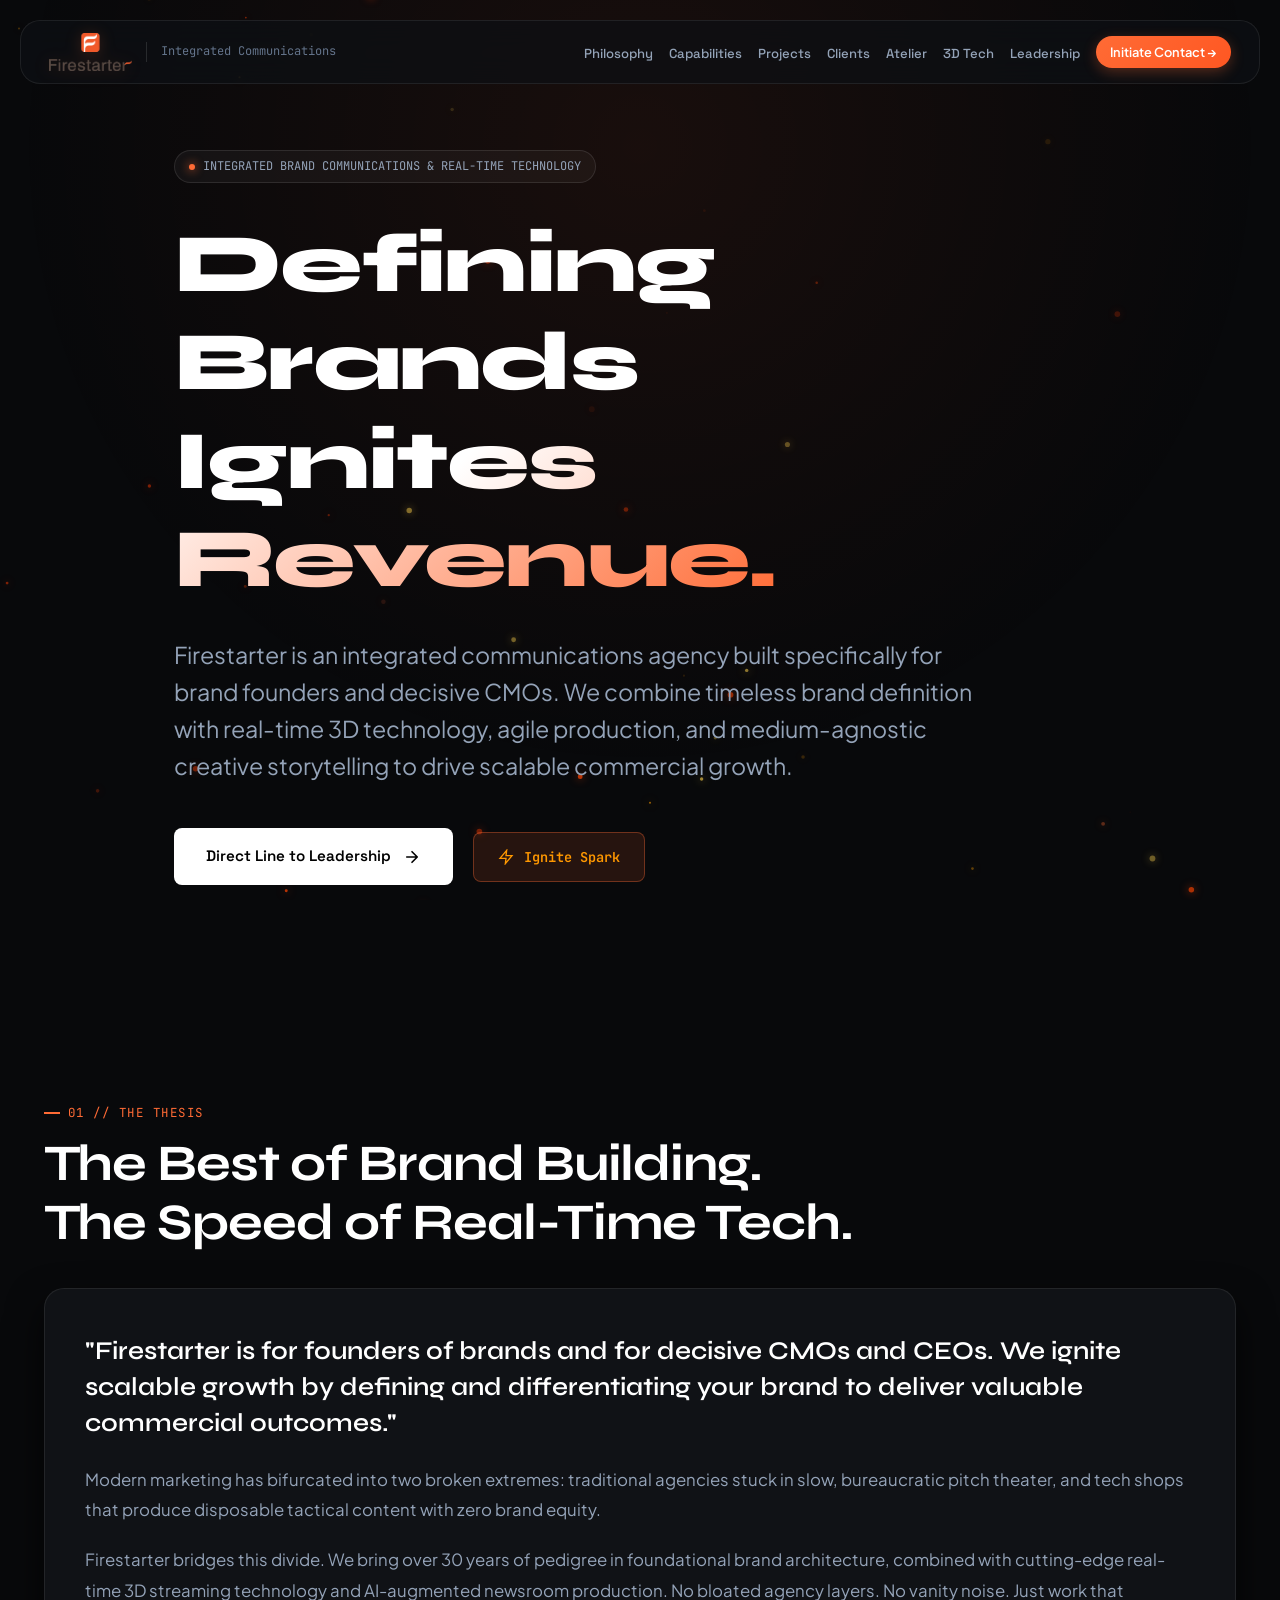
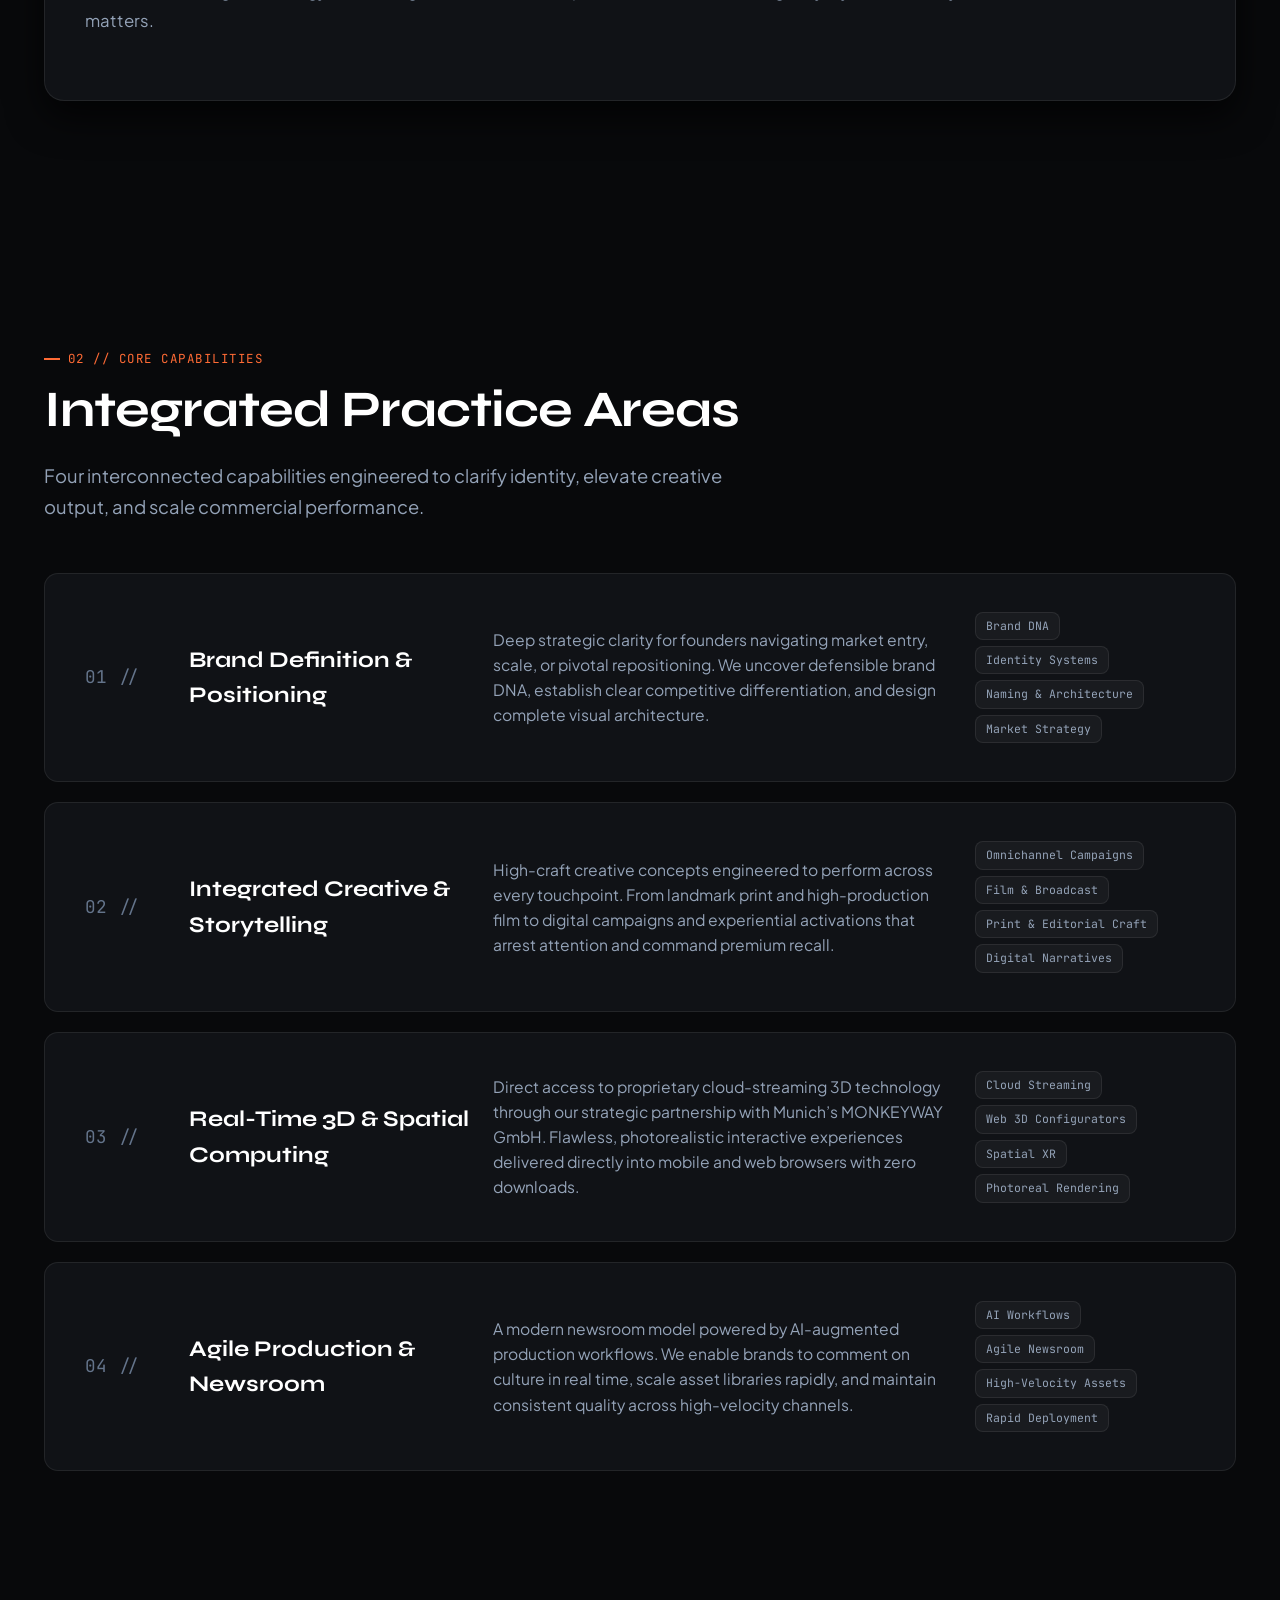
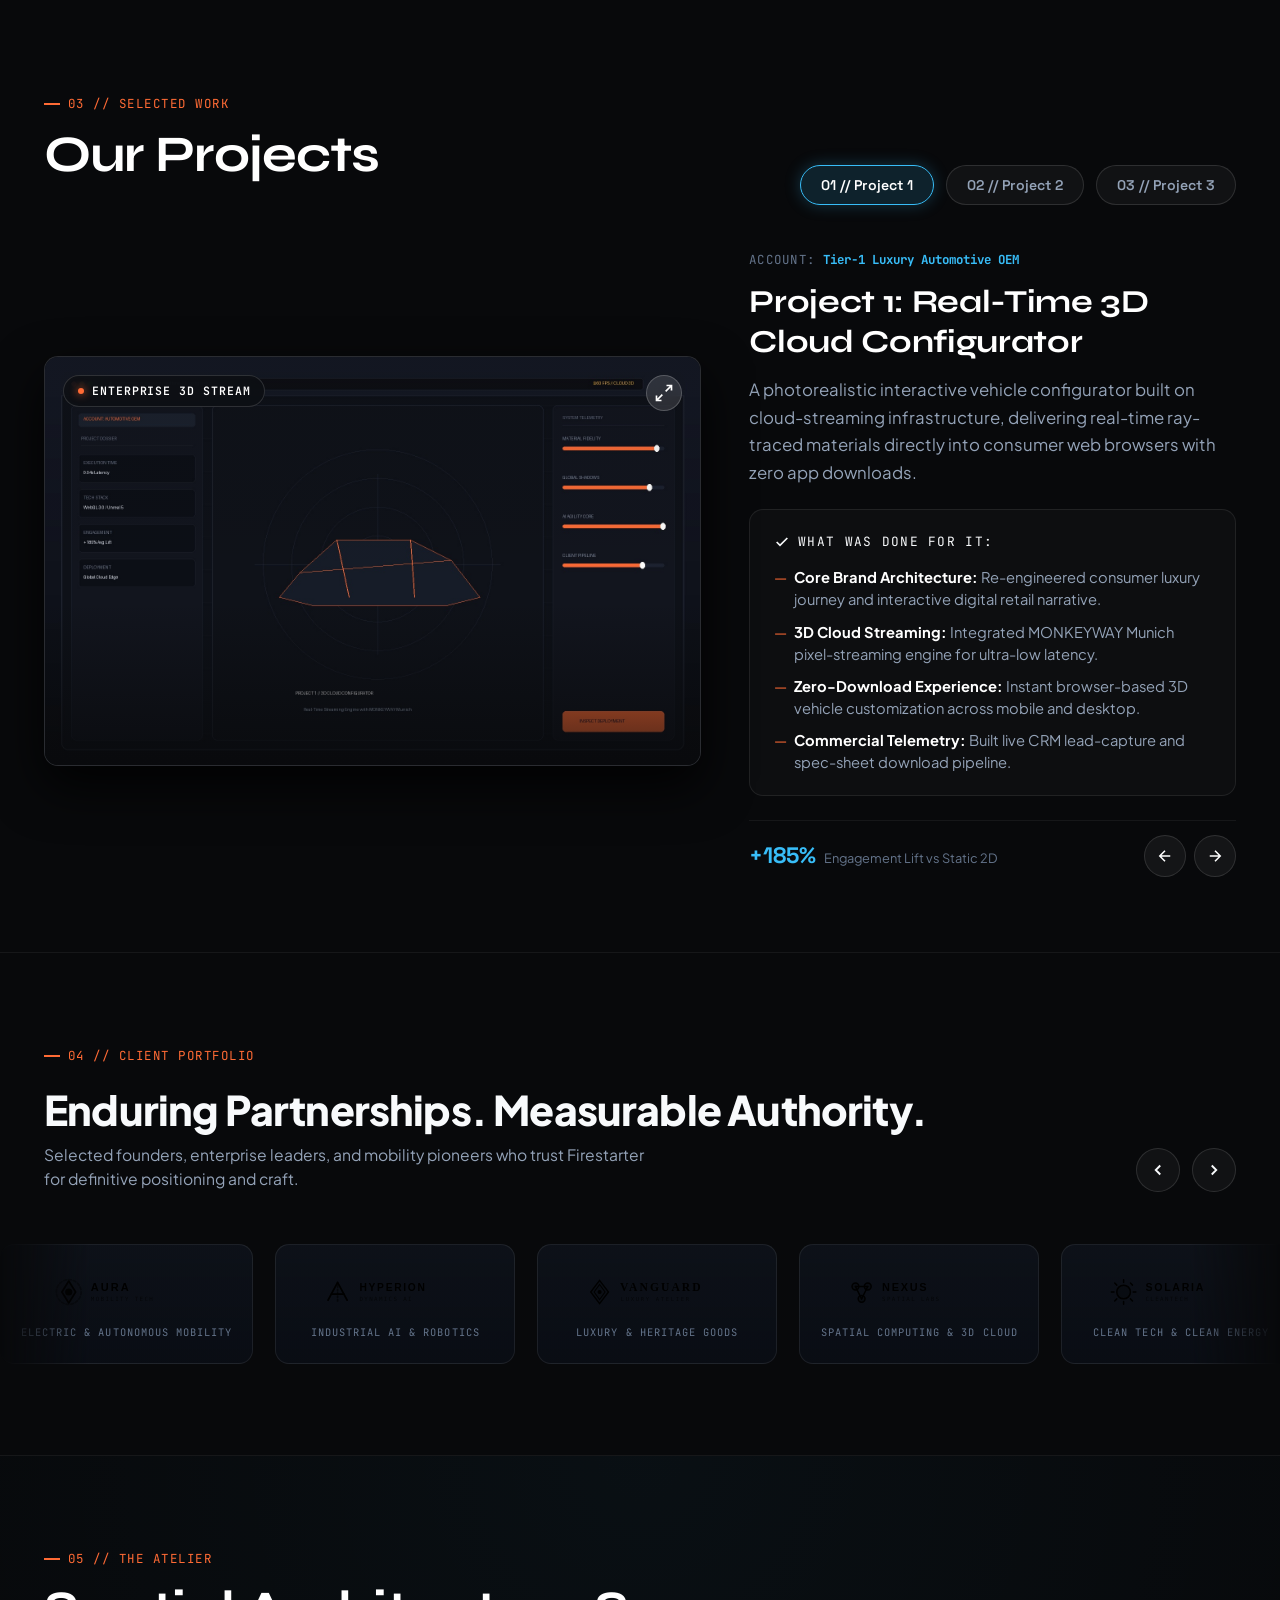
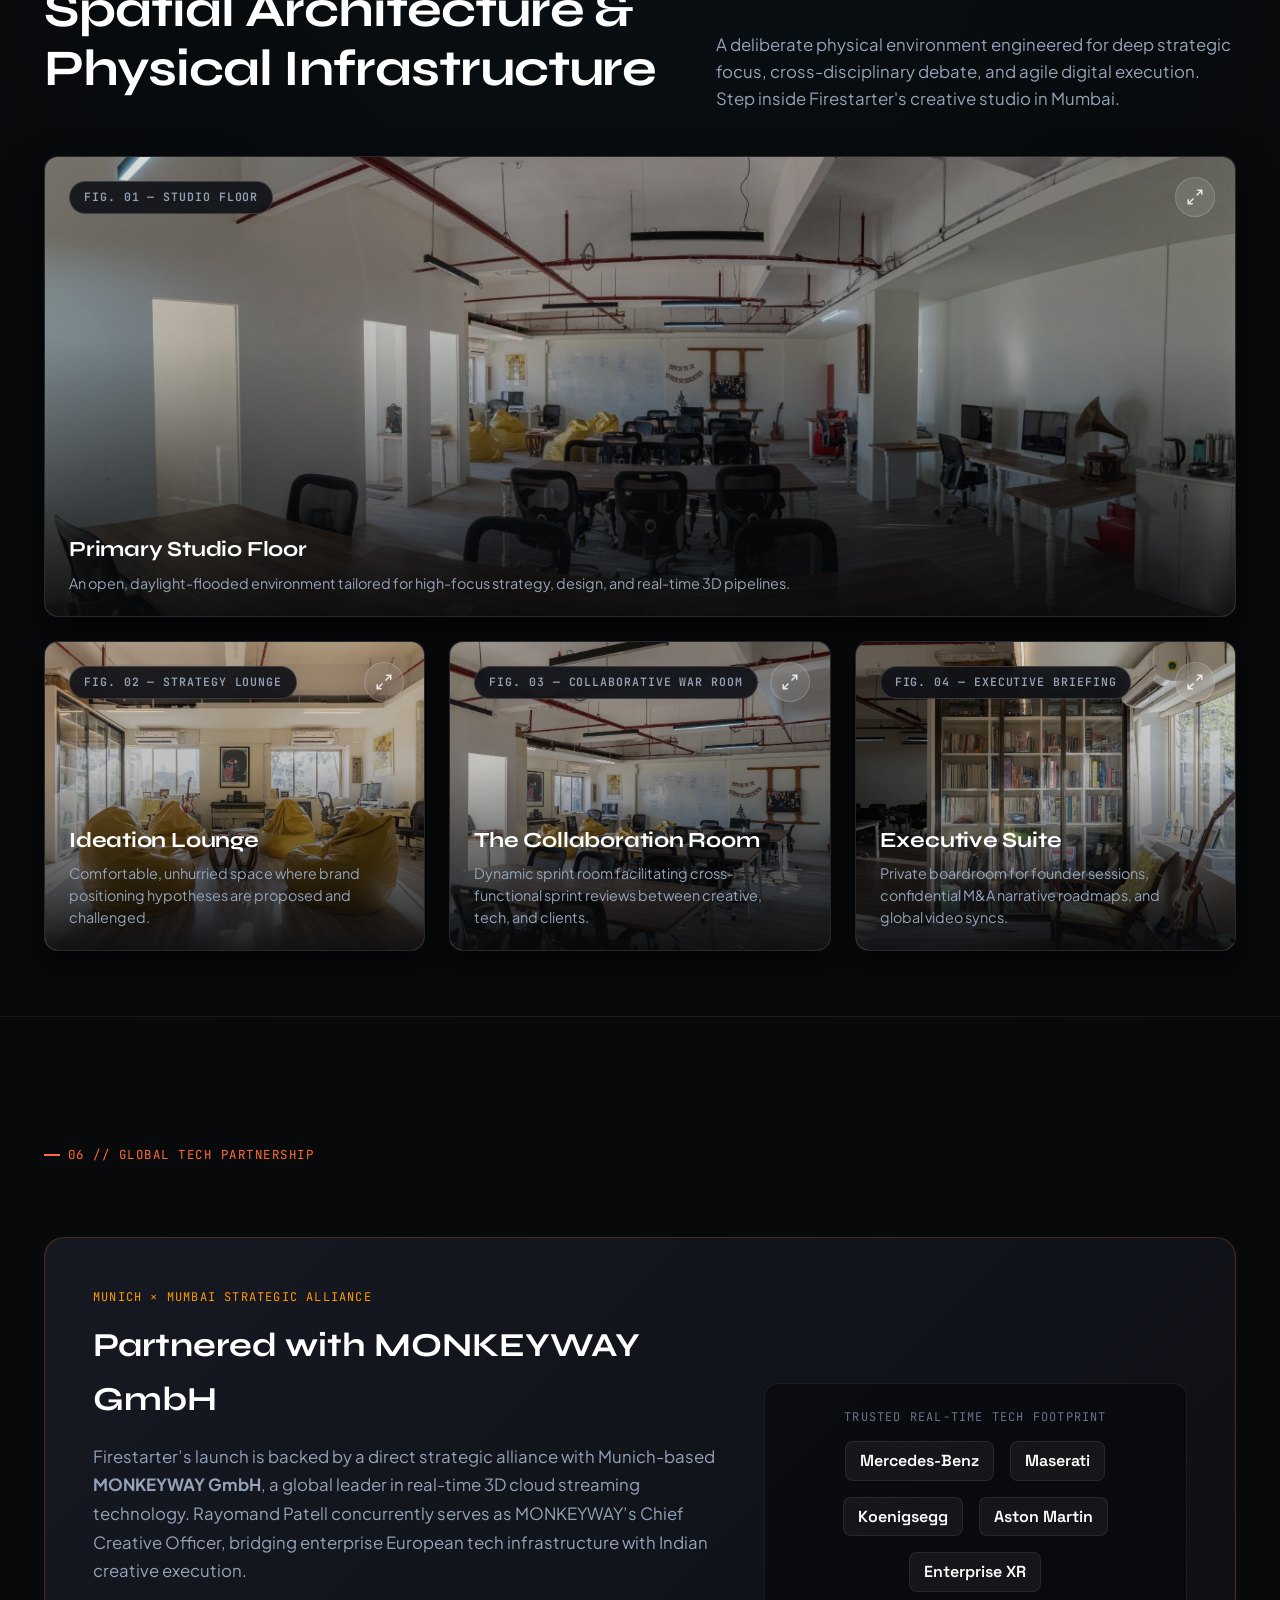
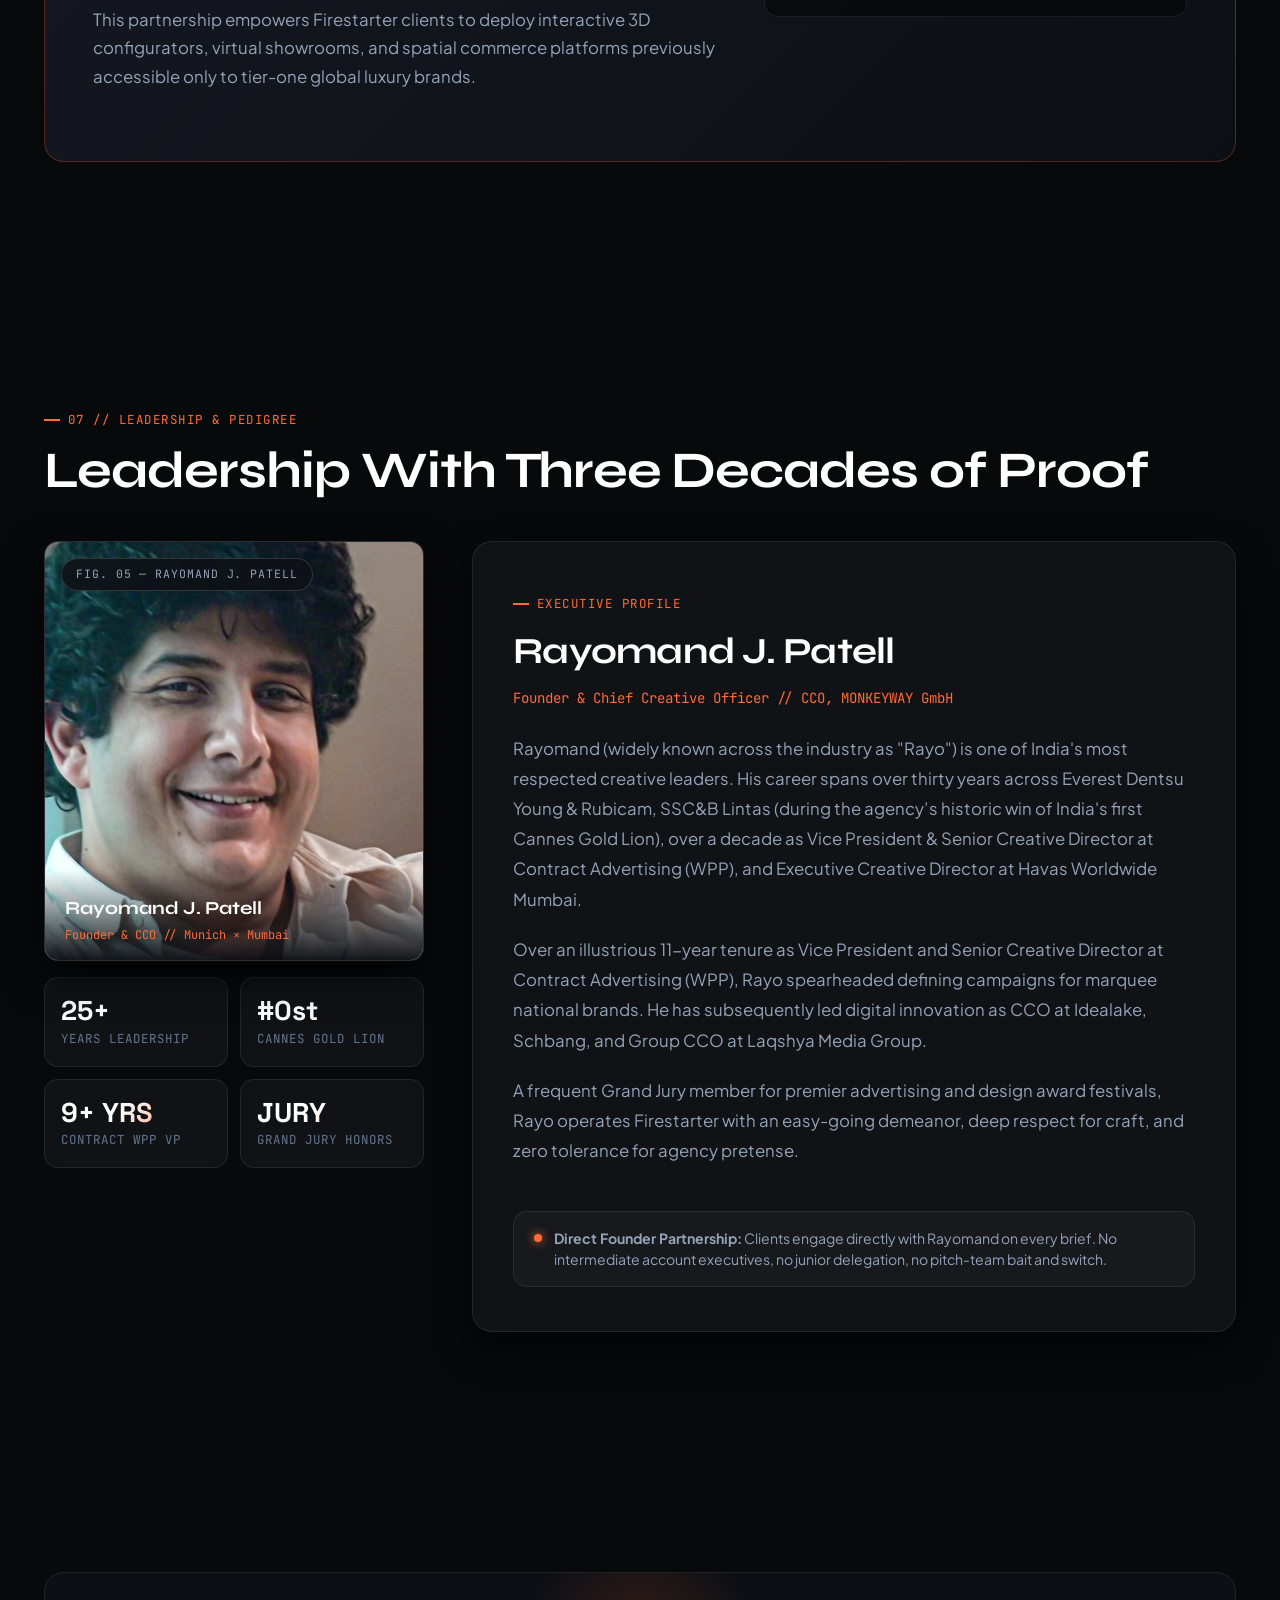
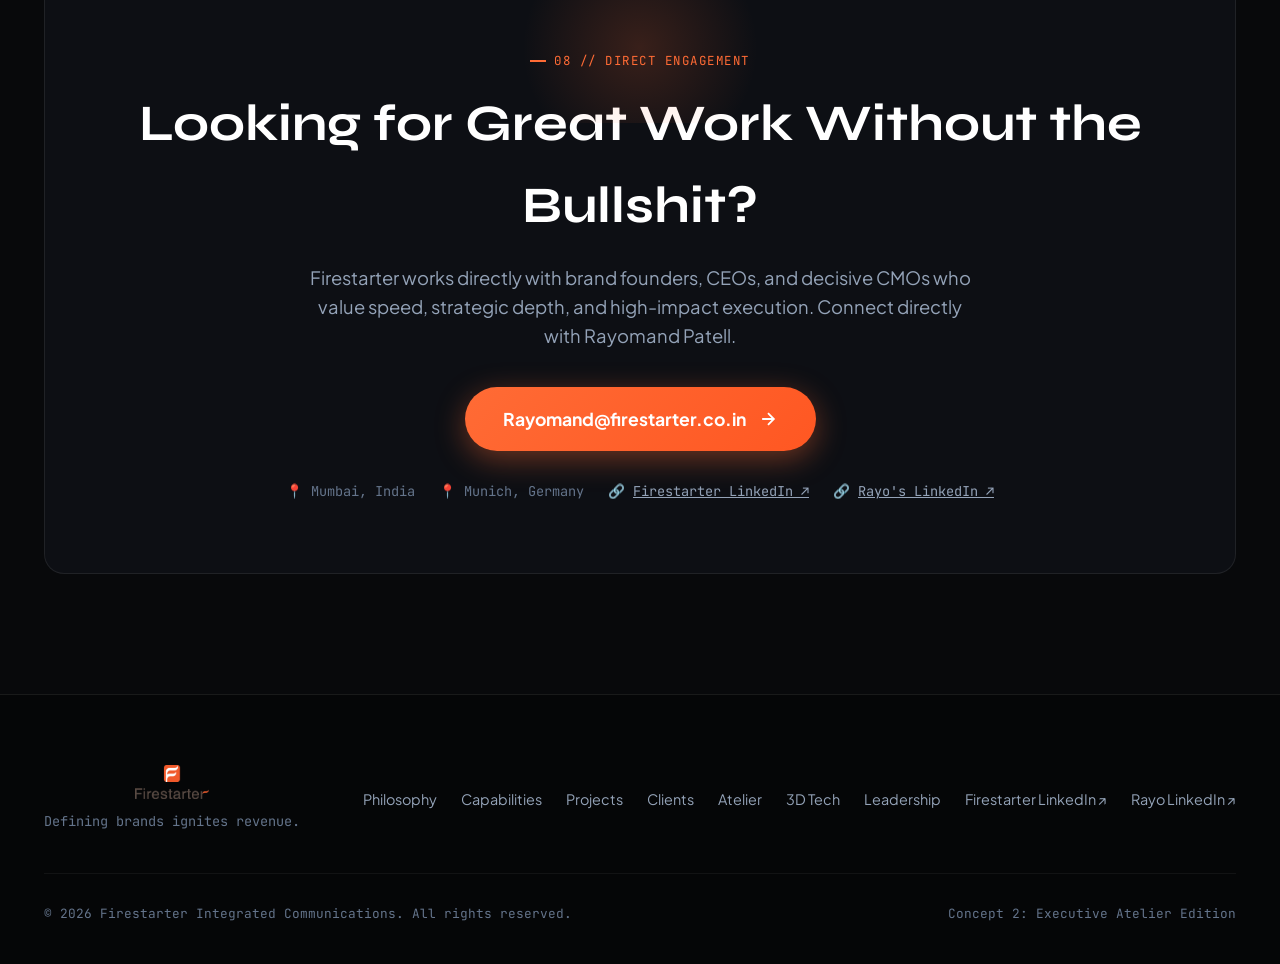
==== option-2.html @ 75f7ad87 "Remove top concept switcher bar from Option 1 and Option 2 (switching preserved exclusively on index" ====
<!DOCTYPE html>
<html lang="en">
<head>
    <meta charset="UTF-8">
    <meta name="viewport" content="width=device-width, initial-scale=1.0">
    <title>Firestarter | Defining Brands Ignites Revenue (Executive Atelier Edition)</title>
    <meta name="description" content="Firestarter Integrated Communications. Strategic brand definition, integrated creative, and real-time technology for founders, CEOs, and decisive CMOs. Led by Rayomand Patell.">
    <link rel="icon" type="image/png" href="assets/images/favicon.png">
    
    <!-- Styles & Audio Preload -->
    <link rel="preload" href="assets/audio/v8_engine_start.mp3" as="audio">
    <link rel="stylesheet" href="assets/css/shared.css">
    <link rel="stylesheet" href="assets/css/option-2.css">
</head>
<body>

    <!-- Ambient Spark & Kinetic Canvas -->
    <canvas id="spark-canvas"></canvas>

    <!-- Navigation Header -->
    <nav class="site-nav">
        <div class="nav-container">
            <a href="option-2.html" class="nav-brand">
                <img src="assets/images/logo.png" alt="Firestarter Integrated Communications" class="nav-logo-img">
                <span class="nav-tagline">Integrated Communications</span>
            </a>
            
                        <button class="nav-hamburger" id="nav-hamburger" aria-label="Toggle navigation menu" aria-expanded="false">
                <span></span>
                <span></span>
                <span></span>
            </button>
            <ul class="nav-links" id="nav-links">
                <li><a href="#philosophy" class="nav-link">Philosophy</a></li>
                <li><a href="#pillars" class="nav-link">Capabilities</a></li>
                <li><a href="#projects" class="nav-link">Projects</a></li>
                <li><a href="#clients" class="nav-link">Clients</a></li>
                <li><a href="#atelier" class="nav-link">Atelier</a></li>
                <li><a href="#monkeyway" class="nav-link">3D Tech</a></li>
                <li><a href="#leadership" class="nav-link">Leadership</a></li>
                <li><a href="#contact" class="nav-cta">Initiate Contact &rarr;</a></li>
            </ul>
        </div>
    </nav>

    <!-- HERO SECTION: Executive Ignition -->
    <section class="hero-opt2">
        <div class="container hero-opt2-content">
            <div class="hero-badge executive-badge">
                <span class="pulse"></span>
                <span>INTEGRATED BRAND COMMUNICATIONS & REAL-TIME TECHNOLOGY</span>
            </div>

            <h1 class="hero-title-opt2">
                <span class="hero-title-line">Defining Brands</span><br>
                <span class="hero-title-line"><span class="gradient-text">Ignites Revenue.</span></span>
            </h1>

            <p class="hero-subtitle hero-lead-opt2">
                Firestarter is an integrated communications agency built specifically for brand founders and decisive CMOs. We combine timeless brand definition with real-time 3D technology, agile production, and medium-agnostic creative storytelling to drive scalable commercial growth.
            </p>

            <div class="hero-cta-group hero-btn-row">
                <a href="#contact" class="btn-executive-primary">
                    <span>Direct Line to Leadership</span>
                    <svg width="18" height="18" viewBox="0 0 24 24" fill="none" stroke="currentColor" stroke-width="2.2" stroke-linecap="round" stroke-linejoin="round"><path d="M5 12h14M12 5l7 7-7 7"/></svg>
                </a>
                <button type="button" class="btn-ignite-spark btn-ignition" title="Click to trigger kinetic spark animation">
                    <svg width="16" height="16" viewBox="0 0 24 24" fill="none" stroke="currentColor" stroke-width="2"><polygon points="13 2 3 14 12 14 11 22 21 10 12 10 13 2"/></svg>
                    <span>Ignite Spark</span>
                </button>
            </div>
        </div>
    </section>


    <!-- SECTION 01 // THE THESIS: Philosophy & Foundation -->
    <section id="philosophy" class="manifesto-section">
        <div class="container">
            <span class="section-kicker">01 // The Thesis</span>
            <h2 class="section-title">The Best of Brand Building.<br>The Speed of Real-Time Tech.</h2>
            
            <div class="founder-main-card" style="margin-top: 36px;">
                <p class="founder-lead-quote manifesto-text">
                    "Firestarter is for founders of brands and for decisive CMOs and CEOs. We ignite scalable growth by defining and differentiating your brand to deliver valuable commercial outcomes."
                </p>
                <p class="founder-text">
                    Modern marketing has bifurcated into two broken extremes: traditional agencies stuck in slow, bureaucratic pitch theater, and tech shops that produce disposable tactical content with zero brand equity.
                </p>
                <p class="founder-text">
                    Firestarter bridges this divide. We bring over 30 years of pedigree in foundational brand architecture, combined with cutting-edge real-time 3D streaming technology and AI-augmented newsroom production. No bloated agency layers. No vanity noise. Just work that matters.
                </p>
            </div>
        </div>
    </section>

    <!-- SECTION 02 // CORE CAPABILITIES: The 4 Strategic Pillars -->
    <section id="pillars">
        <div class="container">
            <span class="section-kicker">02 // Core Capabilities</span>
            <h2 class="section-title">Integrated Practice Areas</h2>
            <p class="section-lead">
                Four interconnected capabilities engineered to clarify identity, elevate creative output, and scale commercial performance.
            </p>

            <div class="pillars-container capabilities-grid">
                <!-- Pillar 1 -->
                <div class="pillar-row capability-card">
                    <div class="pillar-num">01 //</div>
                    <div class="pillar-title">Brand Definition & Positioning</div>
                    <div class="pillar-desc">
                        Deep strategic clarity for founders navigating market entry, scale, or pivotal repositioning. We uncover defensible brand DNA, establish clear competitive differentiation, and design complete visual architecture.
                    </div>
                    <div class="pillar-tags">
                        <span class="pillar-tag">Brand DNA</span>
                        <span class="pillar-tag">Identity Systems</span>
                        <span class="pillar-tag">Naming & Architecture</span>
                        <span class="pillar-tag">Market Strategy</span>
                    </div>
                </div>

                <!-- Pillar 2 -->
                <div class="pillar-row capability-card">
                    <div class="pillar-num">02 //</div>
                    <div class="pillar-title">Integrated Creative & Storytelling</div>
                    <div class="pillar-desc">
                        High-craft creative concepts engineered to perform across every touchpoint. From landmark print and high-production film to digital campaigns and experiential activations that arrest attention and command premium recall.
                    </div>
                    <div class="pillar-tags">
                        <span class="pillar-tag">Omnichannel Campaigns</span>
                        <span class="pillar-tag">Film & Broadcast</span>
                        <span class="pillar-tag">Print & Editorial Craft</span>
                        <span class="pillar-tag">Digital Narratives</span>
                    </div>
                </div>

                <!-- Pillar 3 -->
                <div class="pillar-row capability-card">
                    <div class="pillar-num">03 //</div>
                    <div class="pillar-title">Real-Time 3D & Spatial Computing</div>
                    <div class="pillar-desc">
                        Direct access to proprietary cloud-streaming 3D technology through our strategic partnership with Munich’s MONKEYWAY GmbH. Flawless, photorealistic interactive experiences delivered directly into mobile and web browsers with zero downloads.
                    </div>
                    <div class="pillar-tags">
                        <span class="pillar-tag">Cloud Streaming</span>
                        <span class="pillar-tag">Web 3D Configurators</span>
                        <span class="pillar-tag">Spatial XR</span>
                        <span class="pillar-tag">Photoreal Rendering</span>
                    </div>
                </div>

                <!-- Pillar 4 -->
                <div class="pillar-row capability-card">
                    <div class="pillar-num">04 //</div>
                    <div class="pillar-title">Agile Production & Newsroom</div>
                    <div class="pillar-desc">
                        A modern newsroom model powered by AI-augmented production workflows. We enable brands to comment on culture in real time, scale asset libraries rapidly, and maintain consistent quality across high-velocity channels.
                    </div>
                    <div class="pillar-tags">
                        <span class="pillar-tag">AI Workflows</span>
                        <span class="pillar-tag">Agile Newsroom</span>
                        <span class="pillar-tag">High-Velocity Assets</span>
                        <span class="pillar-tag">Rapid Deployment</span>
                    </div>
                </div>
            </div>
        </div>
    </section>


    <!-- SECTION 03 // OUR PROJECTS (Second Viewport) -->
    <section id="projects" class="projects-section opt2-projects">
        <div class="container">
            <div class="projects-header-row">
                <div class="projects-title-col">
                    <span class="section-kicker">03 // Selected Work</span>
                    <h2 class="section-title">Our Projects</h2>
                </div>
                
                <!-- Project Switcher Tabs -->
                <div class="project-nav-tabs" id="project-nav-tabs">
                    <button type="button" class="project-tab-btn active" data-project-idx="0">
                        <span>01 // Project 1</span>
                    </button>
                    <button type="button" class="project-tab-btn" data-project-idx="1">
                        <span>02 // Project 2</span>
                    </button>
                    <button type="button" class="project-tab-btn" data-project-idx="2">
                        <span>03 // Project 3</span>
                    </button>
                </div>
            </div>

            <!-- Project Stage Slides -->
            <div class="project-stage-container" id="project-stage-container">
                
                <!-- Project 1 Slide -->
                <div class="project-slide active" data-index="0">
                    <div class="project-grid">
                        <div class="project-media-col">
                            <div class="project-screenshot-frame" data-img-src="assets/images/projects/project_1.jpg" data-caption="Project 1: Real-Time 3D Cloud Configurator">
                                <img src="assets/images/projects/project_1.jpg" alt="Project 1 Screenshot - Automotive 3D Configurator" class="project-screenshot-img" loading="lazy">
                                <div class="project-screenshot-overlay">
                                    <span class="screenshot-pill">
                                        <span class="badge-dot"></span>
                                        <span>ENTERPRISE 3D STREAM</span>
                                    </span>
                                    <span class="screenshot-expand-icon" title="View Full Screenshot">
                                        <svg width="20" height="20" viewBox="0 0 24 24" fill="none" stroke="currentColor" stroke-width="2"><path d="M15 3h6v6M9 21H3v-6M21 3l-7 7M3 21l7-7"/></svg>
                                    </span>
                                </div>
                            </div>
                        </div>

                        <div class="project-details-col">
                            <div class="project-meta-top">
                                <div class="project-account-badge">
                                    <span class="badge-label">ACCOUNT:</span>
                                    <span class="badge-val">Tier-1 Luxury Automotive OEM</span>
                                </div>
                                <h3 class="project-heading">Project 1: Real-Time 3D Cloud Configurator</h3>
                                <p class="project-summary">
                                    A photorealistic interactive vehicle configurator built on cloud-streaming infrastructure, delivering real-time ray-traced materials directly into consumer web browsers with zero app downloads.
                                </p>
                            </div>

                            <div class="project-work-done-box">
                                <div class="work-done-title">
                                    <svg width="16" height="16" viewBox="0 0 24 24" fill="none" stroke="currentColor" stroke-width="2.5"><polyline points="20 6 9 17 4 12"/></svg>
                                    <span>What Was Done For It:</span>
                                </div>
                                <ul class="work-done-list">
                                    <li><strong>Core Brand Architecture:</strong> Re-engineered consumer luxury journey and interactive digital retail narrative.</li>
                                    <li><strong>3D Cloud Streaming:</strong> Integrated MONKEYWAY Munich pixel-streaming engine for ultra-low latency.</li>
                                    <li><strong>Zero-Download Experience:</strong> Instant browser-based 3D vehicle customization across mobile and desktop.</li>
                                    <li><strong>Commercial Telemetry:</strong> Built live CRM lead-capture and spec-sheet download pipeline.</li>
                                </ul>
                            </div>

                            <div class="project-footer-row">
                                <div class="project-metric-pill">
                                    <span class="metric-val">+185%</span>
                                    <span class="metric-desc">Engagement Lift vs Static 2D</span>
                                </div>
                                <div class="project-arrows">
                                    <button type="button" class="proj-nav-btn prev-proj" aria-label="Previous Project">
                                        <svg width="18" height="18" viewBox="0 0 24 24" fill="none" stroke="currentColor" stroke-width="2"><path d="M19 12H5M12 19l-7-7 7-7"/></svg>
                                    </button>
                                    <button type="button" class="proj-nav-btn next-proj" aria-label="Next Project">
                                        <svg width="18" height="18" viewBox="0 0 24 24" fill="none" stroke="currentColor" stroke-width="2"><path d="M5 12h14M12 5l7 7-7 7"/></svg>
                                    </button>
                                </div>
                            </div>
                        </div>
                    </div>
                </div>

                <!-- Project 2 Slide -->
                <div class="project-slide" data-index="1">
                    <div class="project-grid">
                        <div class="project-media-col">
                            <div class="project-screenshot-frame" data-img-src="assets/images/projects/project_2.jpg" data-caption="Project 2: Omnichannel Brand Repositioning">
                                <img src="assets/images/projects/project_2.jpg" alt="Project 2 Screenshot - Brand Repositioning & Omnichannel" class="project-screenshot-img" loading="lazy">
                                <div class="project-screenshot-overlay">
                                    <span class="screenshot-pill">
                                        <span class="badge-dot"></span>
                                        <span>BRAND REPOSITIONING</span>
                                    </span>
                                    <span class="screenshot-expand-icon" title="View Full Screenshot">
                                        <svg width="20" height="20" viewBox="0 0 24 24" fill="none" stroke="currentColor" stroke-width="2"><path d="M15 3h6v6M9 21H3v-6M21 3l-7 7M3 21l7-7"/></svg>
                                    </span>
                                </div>
                            </div>
                        </div>

                        <div class="project-details-col">
                            <div class="project-meta-top">
                                <div class="project-account-badge">
                                    <span class="badge-label">ACCOUNT:</span>
                                    <span class="badge-val">Enterprise Fintech Platform</span>
                                </div>
                                <h3 class="project-heading">Project 2: Omnichannel Brand Repositioning</h3>
                                <p class="project-summary">
                                    Complete strategic brand transformation for a high-growth financial ecosystem, articulating an unmistakable market whitespace and deploying a high-impact omnichannel creative campaign.
                                </p>
                            </div>

                            <div class="project-work-done-box">
                                <div class="work-done-title">
                                    <svg width="16" height="16" viewBox="0 0 24 24" fill="none" stroke="currentColor" stroke-width="2.5"><polyline points="20 6 9 17 4 12"/></svg>
                                    <span>What Was Done For It:</span>
                                </div>
                                <ul class="work-done-list">
                                    <li><strong>Defensible Brand DNA:</strong> Defined core value proposition, positioning matrix, and brand architecture.</li>
                                    <li><strong>Identity System Overhaul:</strong> Designed complete visual guidelines, typography hierarchy, and UI system.</li>
                                    <li><strong>Omnichannel Campaign:</strong> Conceptualized and produced landmark film, digital narratives, and OOH assets.</li>
                                    <li><strong>Agile Newsroom Setup:</strong> Enabled high-velocity reactive market commentary across digital channels.</li>
                                </ul>
                            </div>

                            <div class="project-footer-row">
                                <div class="project-metric-pill">
                                    <span class="metric-val">3.4×</span>
                                    <span class="metric-desc">Inbound Customer Acquisition Velocity</span>
                                </div>
                                <div class="project-arrows">
                                    <button type="button" class="proj-nav-btn prev-proj" aria-label="Previous Project">
                                        <svg width="18" height="18" viewBox="0 0 24 24" fill="none" stroke="currentColor" stroke-width="2"><path d="M19 12H5M12 19l-7-7 7-7"/></svg>
                                    </button>
                                    <button type="button" class="proj-nav-btn next-proj" aria-label="Next Project">
                                        <svg width="18" height="18" viewBox="0 0 24 24" fill="none" stroke="currentColor" stroke-width="2"><path d="M5 12h14M12 5l7 7-7 7"/></svg>
                                    </button>
                                </div>
                            </div>
                        </div>
                    </div>
                </div>

                <!-- Project 3 Slide -->
                <div class="project-slide" data-index="2">
                    <div class="project-grid">
                        <div class="project-media-col">
                            <div class="project-screenshot-frame" data-img-src="assets/images/projects/project_3.jpg" data-caption="Project 3: Spatial Brand World & AI Newsroom">
                                <img src="assets/images/projects/project_3.jpg" alt="Project 3 Screenshot - Spatial XR & AI Newsroom" class="project-screenshot-img" loading="lazy">
                                <div class="project-screenshot-overlay">
                                    <span class="screenshot-pill">
                                        <span class="badge-dot"></span>
                                        <span>SPATIAL XR & AI CORE</span>
                                    </span>
                                    <span class="screenshot-expand-icon" title="View Full Screenshot">
                                        <svg width="20" height="20" viewBox="0 0 24 24" fill="none" stroke="currentColor" stroke-width="2"><path d="M15 3h6v6M9 21H3v-6M21 3l-7 7M3 21l7-7"/></svg>
                                    </span>
                                </div>
                            </div>
                        </div>

                        <div class="project-details-col">
                            <div class="project-meta-top">
                                <div class="project-account-badge">
                                    <span class="badge-label">ACCOUNT:</span>
                                    <span class="badge-val">Global Lifestyle & Spirits Conglomerate</span>
                                </div>
                                <h3 class="project-heading">Project 3: Spatial Brand World & AI Newsroom</h3>
                                <p class="project-summary">
                                    An interactive virtual brand universe merged with an AI-augmented production newsroom, driving viral cultural activations and real-time community engagement.
                                </p>
                            </div>

                            <div class="project-work-done-box">
                                <div class="work-done-title">
                                    <svg width="16" height="16" viewBox="0 0 24 24" fill="none" stroke="currentColor" stroke-width="2.5"><polyline points="20 6 9 17 4 12"/></svg>
                                    <span>What Was Done For It:</span>
                                </div>
                                <ul class="work-done-list">
                                    <li><strong>Spatial Computing Environment:</strong> Created immersive 3D digital lounge with spatial audio design.</li>
                                    <li><strong>AI-Accelerated Content Engine:</strong> Scaled high-fidelity motion graphics and social interventions 10x faster.</li>
                                    <li><strong>Global Product Launch:</strong> Orchestrated simultaneous cross-border experiential digital drops.</li>
                                    <li><strong>Real-Time Analytics:</strong> Deployed live sentiment tracking and dynamic content adjustments.</li>
                                </ul>
                            </div>

                            <div class="project-footer-row">
                                <div class="project-metric-pill">
                                    <span class="metric-val">12M+</span>
                                    <span class="metric-desc">Organic Impressions in 72 Hours</span>
                                </div>
                                <div class="project-arrows">
                                    <button type="button" class="proj-nav-btn prev-proj" aria-label="Previous Project">
                                        <svg width="18" height="18" viewBox="0 0 24 24" fill="none" stroke="currentColor" stroke-width="2"><path d="M19 12H5M12 19l-7-7 7-7"/></svg>
                                    </button>
                                    <button type="button" class="proj-nav-btn next-proj" aria-label="Next Project">
                                        <svg width="18" height="18" viewBox="0 0 24 24" fill="none" stroke="currentColor" stroke-width="2"><path d="M5 12h14M12 5l7 7-7 7"/></svg>
                                    </button>
                                </div>
                            </div>
                        </div>
                    </div>
                </div>

            </div>

            <!-- Mobile Dots for Project Stage -->
            <div class="project-carousel-dots" id="project-carousel-dots">
                <span class="proj-dot active" data-index="0"></span>
                <span class="proj-dot" data-index="1"></span>
                <span class="proj-dot" data-index="2"></span>
            </div>
        </div>
    </section>


    <!-- SECTION 04 // OUR CLIENTS (Third Viewport - Logo Carousel) -->
    <section id="clients" class="clients-section opt2-clients">
        <div class="container">
            <div class="clients-header-row">
                <div class="clients-title-group">
                    <span class="section-kicker">04 // Client Portfolio</span>
                    <h2>Enduring Partnerships. Measurable Authority.</h2>
                    <p>
                        Selected founders, enterprise leaders, and mobility pioneers who trust Firestarter for definitive positioning and craft.
                    </p>
                </div>
                <div class="clients-controls">
                    <button type="button" class="client-ctrl-btn client-prev" aria-label="Previous logos">
                        <svg width="18" height="18" viewBox="0 0 24 24" fill="none" stroke="currentColor" stroke-width="2.5"><path d="M15 18l-6-6 6-6"/></svg>
                    </button>
                    <button type="button" class="client-ctrl-btn client-next" aria-label="Next logos">
                        <svg width="18" height="18" viewBox="0 0 24 24" fill="none" stroke="currentColor" stroke-width="2.5"><path d="M9 18l6-6-6-6"/></svg>
                    </button>
                </div>
            </div>
        </div>

        <!-- Infinite Seamless Logo Carousel Track -->
        <div class="clients-marquee-wrapper" aria-label="Client logos carousel">
            <div class="clients-marquee-track">
                <div class="client-logo-card">
                    <img src="assets/images/clients/client_01.svg" alt="Aura Mobility" class="client-logo-img" loading="lazy">
                    <span class="client-card-meta">Electric & Autonomous Mobility</span>
                </div>
                <div class="client-logo-card">
                    <img src="assets/images/clients/client_02.svg" alt="Hyperion Dynamics" class="client-logo-img" loading="lazy">
                    <span class="client-card-meta">Industrial AI & Robotics</span>
                </div>
                <div class="client-logo-card">
                    <img src="assets/images/clients/client_03.svg" alt="Vanguard Luxe" class="client-logo-img" loading="lazy">
                    <span class="client-card-meta">Luxury & Heritage Goods</span>
                </div>
                <div class="client-logo-card">
                    <img src="assets/images/clients/client_04.svg" alt="Nexus Spatial" class="client-logo-img" loading="lazy">
                    <span class="client-card-meta">Spatial Computing & 3D Cloud</span>
                </div>
                <div class="client-logo-card">
                    <img src="assets/images/clients/client_05.svg" alt="Solaria Cleantech" class="client-logo-img" loading="lazy">
                    <span class="client-card-meta">Clean Tech & Clean Energy</span>
                </div>
                <div class="client-logo-card">
                    <img src="assets/images/clients/client_06.svg" alt="Vertex Capital" class="client-logo-img" loading="lazy">
                    <span class="client-card-meta">Global Venture & Growth Equity</span>
                </div>
                <div class="client-logo-card">
                    <img src="assets/images/clients/client_07.svg" alt="Aethelred Motors" class="client-logo-img" loading="lazy">
                    <span class="client-card-meta">Automotive Engineering & Performance</span>
                </div>
                <div class="client-logo-card">
                    <img src="assets/images/clients/client_08.svg" alt="Cyberstream Labs" class="client-logo-img" loading="lazy">
                    <span class="client-card-meta">Next-Gen Media & Real-Time Broadcast</span>
                </div>
                <div class="client-logo-card">
                    <img src="assets/images/clients/client_09.svg" alt="Kinetic Propulsion" class="client-logo-img" loading="lazy">
                    <span class="client-card-meta">Advanced Aerodynamics & Materials</span>
                </div>
                <div class="client-logo-card">
                    <img src="assets/images/clients/client_10.svg" alt="Monolith Cloud" class="client-logo-img" loading="lazy">
                    <span class="client-card-meta">Enterprise Software & Cloud Platforms</span>
                </div>
                <div class="client-logo-card">
                    <img src="assets/images/clients/client_01.svg" alt="Aura Mobility" class="client-logo-img" loading="lazy">
                    <span class="client-card-meta">Electric & Autonomous Mobility</span>
                </div>
                <div class="client-logo-card">
                    <img src="assets/images/clients/client_02.svg" alt="Hyperion Dynamics" class="client-logo-img" loading="lazy">
                    <span class="client-card-meta">Industrial AI & Robotics</span>
                </div>
                <div class="client-logo-card">
                    <img src="assets/images/clients/client_03.svg" alt="Vanguard Luxe" class="client-logo-img" loading="lazy">
                    <span class="client-card-meta">Luxury & Heritage Goods</span>
                </div>
                <div class="client-logo-card">
                    <img src="assets/images/clients/client_04.svg" alt="Nexus Spatial" class="client-logo-img" loading="lazy">
                    <span class="client-card-meta">Spatial Computing & 3D Cloud</span>
                </div>
                <div class="client-logo-card">
                    <img src="assets/images/clients/client_05.svg" alt="Solaria Cleantech" class="client-logo-img" loading="lazy">
                    <span class="client-card-meta">Clean Tech & Clean Energy</span>
                </div>
                <div class="client-logo-card">
                    <img src="assets/images/clients/client_06.svg" alt="Vertex Capital" class="client-logo-img" loading="lazy">
                    <span class="client-card-meta">Global Venture & Growth Equity</span>
                </div>
                <div class="client-logo-card">
                    <img src="assets/images/clients/client_07.svg" alt="Aethelred Motors" class="client-logo-img" loading="lazy">
                    <span class="client-card-meta">Automotive Engineering & Performance</span>
                </div>
                <div class="client-logo-card">
                    <img src="assets/images/clients/client_08.svg" alt="Cyberstream Labs" class="client-logo-img" loading="lazy">
                    <span class="client-card-meta">Next-Gen Media & Real-Time Broadcast</span>
                </div>
                <div class="client-logo-card">
                    <img src="assets/images/clients/client_09.svg" alt="Kinetic Propulsion" class="client-logo-img" loading="lazy">
                    <span class="client-card-meta">Advanced Aerodynamics & Materials</span>
                </div>
                <div class="client-logo-card">
                    <img src="assets/images/clients/client_10.svg" alt="Monolith Cloud" class="client-logo-img" loading="lazy">
                    <span class="client-card-meta">Enterprise Software & Cloud Platforms</span>
                </div>
            </div>
        </div>
    </section>

    <!-- SECTION 05 // THE ATELIER: Spatial Architecture & Physical Infrastructure -->
    <section id="atelier" class="atelier-section">
        <div class="container">
            <div class="section-header-row">
                <div>
                    <span class="section-kicker">05 // The Atelier</span>
                    <h2 class="section-title">Spatial Architecture & Physical Infrastructure</h2>
                </div>
                <p class="section-lead-inline">
                    A deliberate physical environment engineered for deep strategic focus, cross-disciplinary debate, and agile digital execution. Step inside Firestarter's creative studio in Mumbai.
                </p>
            </div>

            <!-- Atelier Gallery Grid -->
            <div class="atelier-gallery" id="atelier-gallery">
                <!-- Anchor Frame (office_2.jpg) -->
                <div class="atelier-photo-card atelier-card-featured" data-img-src="assets/images/office/office_2.jpg" data-caption="Primary Studio Floor // Mumbai Headquarters">
                    <div class="photo-img-wrap">
                        <img src="assets/images/office/office_2.jpg" alt="Firestarter Atelier Studio Floor" loading="lazy" class="office-img">
                        <div class="photo-overlay">
                            <span class="photo-badge">FIG. 01 — STUDIO FLOOR</span>
                            <div class="photo-meta">
                                <h3 class="photo-title">Primary Studio Floor</h3>
                                <p class="photo-desc">An open, daylight-flooded environment tailored for high-focus strategy, design, and real-time 3D pipelines.</p>
                            </div>
                            <span class="photo-expand-btn" title="View Full Frame">
                                <svg width="18" height="18" viewBox="0 0 24 24" fill="none" stroke="currentColor" stroke-width="2"><path d="M15 3h6v6M9 21H3v-6M21 3l-7 7M3 21l7-7"/></svg>
                            </span>
                        </div>
                    </div>
                </div>

                <!-- Frame 02 (office_1.jpg) -->
                <div class="atelier-photo-card" data-img-src="assets/images/office/office_1.jpg" data-caption="Creative Strategy & Dissection Lounge">
                    <div class="photo-img-wrap">
                        <img src="assets/images/office/office_1.jpg" alt="Creative Strategy Lounge" loading="lazy" class="office-img">
                        <div class="photo-overlay">
                            <span class="photo-badge">FIG. 02 — STRATEGY LOUNGE</span>
                            <div class="photo-meta">
                                <h3 class="photo-title">Ideation Lounge</h3>
                                <p class="photo-desc">Comfortable, unhurried space where brand positioning hypotheses are proposed and challenged.</p>
                            </div>
                            <span class="photo-expand-btn" title="View Full Frame">
                                <svg width="18" height="18" viewBox="0 0 24 24" fill="none" stroke="currentColor" stroke-width="2"><path d="M15 3h6v6M9 21H3v-6M21 3l-7 7M3 21l7-7"/></svg>
                            </span>
                        </div>
                    </div>
                </div>

                <!-- Frame 03 (office_3.jpg) -->
                <div class="atelier-photo-card" data-img-src="assets/images/office/office_3.jpg" data-caption="Collaborative War Room & Review Tables">
                    <div class="photo-img-wrap">
                        <img src="assets/images/office/office_3.jpg" alt="Collaborative War Room" loading="lazy" class="office-img">
                        <div class="photo-overlay">
                            <span class="photo-badge">FIG. 03 — COLLABORATIVE WAR ROOM</span>
                            <div class="photo-meta">
                                <h3 class="photo-title">The Collaboration Room</h3>
                                <p class="photo-desc">Dynamic sprint room facilitating cross-functional sprint reviews between creative, tech, and clients.</p>
                            </div>
                            <span class="photo-expand-btn" title="View Full Frame">
                                <svg width="18" height="18" viewBox="0 0 24 24" fill="none" stroke="currentColor" stroke-width="2"><path d="M15 3h6v6M9 21H3v-6M21 3l-7 7M3 21l7-7"/></svg>
                            </span>
                        </div>
                    </div>
                </div>

                <!-- Frame 04 (office_4.jpg) -->
                <div class="atelier-photo-card" data-img-src="assets/images/office/office_4.jpg" data-caption="Executive Briefing & Strategic Alignment Suite">
                    <div class="photo-img-wrap">
                        <img src="assets/images/office/office_4.jpg" alt="Executive Briefing Room" loading="lazy" class="office-img">
                        <div class="photo-overlay">
                            <span class="photo-badge">FIG. 04 — EXECUTIVE BRIEFING</span>
                            <div class="photo-meta">
                                <h3 class="photo-title">Executive Suite</h3>
                                <p class="photo-desc">Private boardroom for founder sessions, confidential M&A narrative roadmaps, and global video syncs.</p>
                            </div>
                            <span class="photo-expand-btn" title="View Full Frame">
                                <svg width="18" height="18" viewBox="0 0 24 24" fill="none" stroke="currentColor" stroke-width="2"><path d="M15 3h6v6M9 21H3v-6M21 3l-7 7M3 21l7-7"/></svg>
                            </span>
                        </div>
                    </div>
                </div>
            </div>

            <!-- Mobile Dots for Atelier Gallery -->
            <div class="gallery-carousel-indicators" id="atelier-gallery-dots">
                <span class="gallery-dot active" data-index="0"></span>
                <span class="gallery-dot" data-index="1"></span>
                <span class="gallery-dot" data-index="2"></span>
                <span class="gallery-dot" data-index="3"></span>
            </div>
        </div>
    </section>

<!-- MONKEYWAY TECH PARTNERSHIP -->
    <section id="monkeyway">
        <div class="container">
            <span class="section-kicker">06 // Global Tech Partnership</span>
            <div class="partnership-banner">
                <div>
                    <div class="partner-badge">Munich × Mumbai Strategic Alliance</div>
                    <h2 class="partner-title">Partnered with MONKEYWAY GmbH</h2>
                    <p class="partner-desc">
                        Firestarter’s launch is backed by a direct strategic alliance with Munich-based <strong>MONKEYWAY GmbH</strong>, a global leader in real-time 3D cloud streaming technology. Rayomand Patell concurrently serves as MONKEYWAY’s Chief Creative Officer, bridging enterprise European tech infrastructure with Indian creative execution.
                    </p>
                    <p class="partner-desc">
                        This partnership empowers Firestarter clients to deploy interactive 3D configurators, virtual showrooms, and spatial commerce platforms previously accessible only to tier-one global luxury brands.
                    </p>
                </div>

                <div class="client-pedigree-logos">
                    <span>Trusted Real-Time Tech Footprint</span>
                    <div class="client-brands">
                        <div class="client-brand-chip">Mercedes-Benz</div>
                        <div class="client-brand-chip">Maserati</div>
                        <div class="client-brand-chip">Koenigsegg</div>
                        <div class="client-brand-chip">Aston Martin</div>
                        <div class="client-brand-chip">Enterprise XR</div>
                    </div>
                </div>
            </div>
        </div>
    </section>

    <!-- LEADERSHIP & PEDIGREE -->
    <section id="leadership" class="founder-section">
        <div class="container">
            <span class="section-kicker">07 // Leadership & Pedigree</span>
            <h2 class="section-title">Leadership With Three Decades of Proof</h2>
            
            <div class="founder-profile-grid founder-card">
                <!-- Left Column: Portrait & 2x2 Pedigree Matrix -->
                <div class="founder-portrait-col-opt2">
                    <div class="executive-portrait-frame">
                        <img src="assets/images/founder/rayomand_patell.jpg" alt="Rayomand J. Patell - Founder & Chief Creative Officer" class="executive-founder-img" loading="lazy">
                        <div class="executive-portrait-tag">FIG. 05 — RAYOMAND J. PATELL</div>
                        <div class="executive-portrait-overlay">
                            <span class="exec-title">Rayomand J. Patell</span>
                            <span class="exec-subtitle">Founder & CCO // Munich × Mumbai</span>
                        </div>
                    </div>

                    <!-- 2x2 Pedigree Matrix directly beneath portrait -->
                    <div class="pedigree-matrix-grid pedigree-grid">
                        <div class="pedigree-stat-card pedigree-item">
                            <div class="pedigree-stat-num stat-number" data-target="30" data-suffix="+">0</div>
                            <div class="pedigree-stat-label">Years Leadership</div>
                        </div>

                        <div class="pedigree-stat-card pedigree-item">
                            <div class="pedigree-stat-num stat-number" data-target="1" data-prefix="#" data-suffix="st">0</div>
                            <div class="pedigree-stat-label">Cannes Gold Lion</div>
                        </div>

                        <div class="pedigree-stat-card pedigree-item">
                            <div class="pedigree-stat-num stat-number" data-target="11" data-suffix="+ YRS">0</div>
                            <div class="pedigree-stat-label">Contract WPP VP</div>
                        </div>

                        <div class="pedigree-stat-card pedigree-item">
                            <div class="pedigree-stat-num">JURY</div>
                            <div class="pedigree-stat-label">Grand Jury Honors</div>
                        </div>
                    </div>
                </div>

                <!-- Right Column: Full-Width Executive Biography Card -->
                <div class="founder-main-card">
                    <div class="executive-founder-header">
                        <span class="section-kicker" style="margin-bottom: 8px;">Executive Profile</span>
                        <h3 style="font-family: var(--font-heading); font-size: 2.3rem; color: #fff; margin-bottom: 6px; letter-spacing: -0.02em;">
                            Rayomand J. Patell
                        </h3>
                        <div style="font-family: var(--font-mono); font-size: 0.88rem; color: var(--accent-fire); margin-bottom: 24px;">
                            Founder & Chief Creative Officer // CCO, MONKEYWAY GmbH
                        </div>
                    </div>

                    <p class="founder-text">
                        Rayomand (widely known across the industry as "Rayo") is one of India's most respected creative leaders. His career spans over thirty years across Everest Dentsu Young & Rubicam, SSC&B Lintas (during the agency’s historic win of India's first Cannes Gold Lion), over a decade as Vice President & Senior Creative Director at Contract Advertising (WPP), and Executive Creative Director at Havas Worldwide Mumbai.
                    </p>
                    <p class="founder-text">
                        Over an illustrious 11-year tenure as Vice President and Senior Creative Director at Contract Advertising (WPP), Rayo spearheaded defining campaigns for marquee national brands. He has subsequently led digital innovation as CCO at Idealake, Schbang, and Group CCO at Laqshya Media Group.
                    </p>
                    <p class="founder-text">
                        A frequent Grand Jury member for premier advertising and design award festivals, Rayo operates Firestarter with an easy-going demeanor, deep respect for craft, and zero tolerance for agency pretense.
                    </p>

                    <div class="founder-direct-badge">
                        <span class="direct-badge-dot"></span>
                        <div>
                            <strong>Direct Founder Partnership:</strong> Clients engage directly with Rayomand on every brief. No intermediate account executives, no junior delegation, no pitch-team bait and switch.
                        </div>
                    </div>
                </div>
            </div>
        </div>
    </section>

    <!-- EXECUTIVE CONTACT -->
    <section id="contact">
        <div class="container">
            <div class="executive-contact-box">
                <span class="section-kicker" style="justify-content: center;">08 // Direct Engagement</span>
                <h2>Looking for Great Work Without the Bullshit?</h2>
                <p>
                    Firestarter works directly with brand founders, CEOs, and decisive CMOs who value speed, strategic depth, and high-impact execution. Connect directly with Rayomand Patell.
                </p>

                <div style="display: flex; justify-content: center; margin-bottom: 30px;">
                    <a href="mailto:Rayomand@firestarter.co.in" class="email-highlight-btn">
                        <span>Rayomand@firestarter.co.in</span>
                        <svg width="20" height="20" viewBox="0 0 24 24" fill="none" stroke="currentColor" stroke-width="2.2"><path d="M5 12h14M12 5l7 7-7 7"/></svg>
                    </a>
                </div>

                <div style="font-family: var(--font-mono); font-size: 0.85rem; color: var(--text-muted); display: flex; justify-content: center; gap: 24px; flex-wrap: wrap;">
                    <span>📍 Mumbai, India</span>
                    <span>📍 Munich, Germany</span>
                    <span>🔗 <a href="https://www.linkedin.com/company/firestarter-integrated-communications/" target="_blank" rel="noopener" style="color: var(--text-secondary); text-decoration: underline;">Firestarter LinkedIn ↗</a></span>
                    <span>🔗 <a href="https://in.linkedin.com/in/rayomandjpatell" target="_blank" rel="noopener" style="color: var(--text-secondary); text-decoration: underline;">Rayo's LinkedIn ↗</a></span>
                </div>
            </div>
        </div>
    </section>

    <!-- FOOTER -->
    <footer class="site-footer">
        <div class="container">
            <div class="footer-top">
                <div class="footer-brand">
                    <img src="assets/images/logo.png" alt="Firestarter">
                    <span class="footer-tagline">Defining brands ignites revenue.</span>
                </div>
                <ul class="footer-links">
                    <li><a href="#philosophy" class="footer-link">Philosophy</a></li>
                    <li><a href="#pillars" class="footer-link">Capabilities</a></li>
                    <li><a href="#projects" class="footer-link">Projects</a></li>
                    <li><a href="#clients" class="footer-link">Clients</a></li>
                    <li><a href="#atelier" class="footer-link">Atelier</a></li>
                    <li><a href="#monkeyway" class="footer-link">3D Tech</a></li>
                    <li><a href="#leadership" class="footer-link">Leadership</a></li>
                    <li><a href="https://www.linkedin.com/company/firestarter-integrated-communications/" target="_blank" rel="noopener" class="footer-link">Firestarter LinkedIn ↗</a></li>
                    <li><a href="https://in.linkedin.com/in/rayomandjpatell" target="_blank" rel="noopener" class="footer-link">Rayo LinkedIn ↗</a></li>
                </ul>
            </div>
            <div class="footer-bottom">
                <div>© 2026 Firestarter Integrated Communications. All rights reserved.</div>
                <div>Concept 2: Executive Atelier Edition</div>
            </div>
        </div>
    </footer>


    <!-- Photo Lightbox Modal -->
    <div id="photo-lightbox" class="photo-lightbox" aria-hidden="true" role="dialog">
        <div class="lightbox-backdrop"></div>
        <div class="lightbox-content">
            <button class="lightbox-close" aria-label="Close Lightbox">&times;</button>
            <div class="lightbox-img-container">
                <img id="lightbox-img" src="" alt="Firestarter Atelier Space">
            </div>
            <div class="lightbox-caption" id="lightbox-caption"></div>
        </div>
    </div>

    <!-- Scripts -->
    <script src="https://cdnjs.cloudflare.com/ajax/libs/gsap/3.12.5/gsap.min.js"></script>
    <script src="https://cdnjs.cloudflare.com/ajax/libs/gsap/3.12.5/ScrollTrigger.min.js"></script>
    <script src="assets/js/sparks.js"></script>
    <script src="assets/js/main.js"></script>
</body>
</html>
---- assets/css/shared.css ----
/**
 * Firestarter Shared Styles & Foundation
 */

@import url('https://fonts.googleapis.com/css2?family=JetBrains+Mono:wght@400;500;700&family=Plus+Jakarta+Sans:wght@300;400;500;600;700;800&family=Space+Grotesk:wght@400;500;600;700&family=Syne:wght@500;600;700;800&display=swap');

:root {
    --bg-dark: #08090b;
    --bg-surface: #101216;
    --bg-card: #15181f;
    --bg-card-hover: #1c202a;
    
    --border-subtle: rgba(255, 255, 255, 0.08);
    --border-highlight: rgba(255, 107, 53, 0.35);
    
    --text-primary: #f8fafc;
    --text-secondary: #94a3b8;
    --text-muted: #64748b;
    
    --accent-fire: #ff6b35;
    --accent-orange: #ff5722;
    --accent-amber: #ff9800;
    --accent-spark: #ffd54f;
    
    --font-heading: 'Syne', sans-serif;
    --font-display: 'Space Grotesk', sans-serif;
    --font-body: 'Plus Jakarta Sans', sans-serif;
    --font-mono: 'JetBrains Mono', monospace;
    
    --radius-sm: 8px;
    --radius-md: 14px;
    --radius-lg: 20px;
    --radius-full: 9999px;
    
    --transition: all 0.3s cubic-bezier(0.16, 1, 0.3, 1);
}

* {
    margin: 0;
    padding: 0;
    box-sizing: border-box;
}

html {
    scroll-behavior: smooth;
    background-color: var(--bg-dark);
    color: var(--text-primary);
    font-family: var(--font-body);
    line-height: 1.6;
    -webkit-font-smoothing: antialiased;
}

body {
    min-height: 100vh;
    overflow-x: hidden;
    position: relative;
    background-color: var(--bg-dark);
}

/* Background Spark Canvas */
#spark-canvas {
    position: fixed;
    top: 0;
    left: 0;
    width: 100vw;
    height: 100vh;
    pointer-events: none;
    z-index: 1;
}

/* Ignition Flash Effect */
.ignition-flash {
    position: fixed;
    top: 0;
    left: 0;
    width: 100vw;
    height: 100vh;
    background: radial-gradient(circle, rgba(255, 107, 53, 0.25) 0%, transparent 70%);
    pointer-events: none;
    z-index: 999;
    animation: flashFade 0.6s ease-out forwards;
}

@keyframes flashFade {
    0% { opacity: 1; transform: scale(0.98); }
    100% { opacity: 0; transform: scale(1.02); }
}

/* Concept Switcher Floating Pill */
.concept-switcher-bar {
    position: fixed;
    top: 20px;
    left: 50%;
    transform: translateX(-50%);
    z-index: 1000;
    display: flex;
    align-items: center;
    background: rgba(16, 18, 22, 0.85);
    backdrop-filter: blur(16px);
    -webkit-backdrop-filter: blur(16px);
    border: 1px solid var(--border-subtle);
    border-radius: var(--radius-full);
    padding: 4px 6px;
    box-shadow: 0 10px 30px rgba(0, 0, 0, 0.5), 0 0 20px rgba(255, 107, 53, 0.1);
}

.switcher-label {
    font-family: var(--font-mono);
    font-size: 0.72rem;
    color: var(--text-muted);
    text-transform: uppercase;
    letter-spacing: 0.08em;
    padding: 0 12px;
    display: flex;
    align-items: center;
    gap: 6px;
}

.switcher-label span.dot {
    width: 6px;
    height: 6px;
    border-radius: 50%;
    background: var(--accent-fire);
    box-shadow: 0 0 8px var(--accent-fire);
    animation: pulseDot 2s infinite;
}

@keyframes pulseDot {
    0%, 100% { opacity: 1; }
    50% { opacity: 0.4; }
}

.switcher-btn {
    font-family: var(--font-body);
    font-size: 0.8rem;
    font-weight: 600;
    padding: 6px 14px;
    border-radius: var(--radius-full);
    border: none;
    background: transparent;
    color: var(--text-secondary);
    cursor: pointer;
    transition: var(--transition);
    text-decoration: none;
    display: inline-flex;
    align-items: center;
    gap: 6px;
}

.switcher-btn:hover {
    color: var(--text-primary);
}

.switcher-btn.active {
    background: linear-gradient(135deg, rgba(255, 107, 53, 0.25), rgba(255, 87, 34, 0.15));
    color: #fff;
    border: 1px solid rgba(255, 107, 53, 0.4);
    box-shadow: 0 2px 10px rgba(255, 107, 53, 0.2);
}

/* Navigation */
.site-nav {
    position: fixed;
    top: 20px;
    left: 0;
    width: 100%;
    z-index: 100;
    transition: var(--transition);
}

.site-nav.scrolled {
    top: 10px;
}

.nav-container {
    max-width: 1240px;
    margin: 0 auto;
    padding: 12px 28px;
    display: flex;
    align-items: center;
    justify-content: space-between;
    background: rgba(14, 16, 20, 0.7);
    backdrop-filter: blur(14px);
    -webkit-backdrop-filter: blur(14px);
    border: 1px solid var(--border-subtle);
    border-radius: var(--radius-lg);
}

.nav-brand {
    display: flex;
    align-items: center;
    gap: 14px;
    text-decoration: none;
}

.nav-logo-img {
    height: 38px;
    width: auto;
    object-fit: contain;
    filter: drop-shadow(0 2px 8px rgba(255, 107, 53, 0.2));
}

.nav-tagline {
    font-family: var(--font-mono);
    font-size: 0.75rem;
    color: var(--text-muted);
    border-left: 1px solid rgba(255, 255, 255, 0.12);
    padding-left: 14px;
    display: none;
}

@media (min-width: 840px) {
    .nav-tagline {
        display: block;
    }
}

.nav-links {
    display: flex;
    align-items: center;
    gap: 28px;
    list-style: none;
}

.nav-link {
    font-family: var(--font-display);
    font-size: 0.9rem;
    font-weight: 500;
    color: var(--text-secondary);
    text-decoration: none;
    transition: var(--transition);
    position: relative;
}

.nav-link:hover {
    color: var(--text-primary);
}

.nav-link:hover::after {
    width: 100%;
}

.nav-link::after {
    content: '';
    position: absolute;
    bottom: -4px;
    left: 0;
    width: 0;
    height: 2px;
    background: var(--accent-fire);
    transition: width 0.3s ease;
}

.nav-cta {
    display: inline-flex;
    align-items: center;
    gap: 8px;
    padding: 8px 18px;
    background: linear-gradient(135deg, var(--accent-fire), var(--accent-orange));
    color: #fff;
    font-size: 0.85rem;
    font-weight: 600;
    border-radius: var(--radius-full);
    text-decoration: none;
    box-shadow: 0 4px 14px rgba(255, 107, 53, 0.3);
    transition: var(--transition);
}

.nav-cta:hover {
    transform: translateY(-2px);
    box-shadow: 0 6px 20px rgba(255, 107, 53, 0.5);
}

/* Layout Containers */
.container {
    max-width: 1240px;
    margin: 0 auto;
    padding: 0 24px;
    position: relative;
    z-index: 2;
}

section {
    position: relative;
    padding: 120px 0;
    z-index: 2;
}

/* Section Header Typography */
.section-kicker {
    font-family: var(--font-mono);
    font-size: 0.78rem;
    text-transform: uppercase;
    letter-spacing: 0.12em;
    color: var(--accent-fire);
    margin-bottom: 12px;
    display: inline-flex;
    align-items: center;
    gap: 8px;
}

.section-kicker::before {
    content: '';
    width: 16px;
    height: 2px;
    background: var(--accent-fire);
}

.section-title {
    font-family: var(--font-heading);
    font-size: clamp(2rem, 4vw, 3.2rem);
    font-weight: 700;
    line-height: 1.15;
    letter-spacing: -0.02em;
    color: #fff;
    margin-bottom: 20px;
}

.section-lead {
    font-size: 1.15rem;
    color: var(--text-secondary);
    max-width: 720px;
    line-height: 1.7;
}

/* Cards & Grid Base */
.grid-2 {
    display: grid;
    grid-template-columns: repeat(auto-fit, minmax(320px, 1fr));
    gap: 28px;
}

.grid-3 {
    display: grid;
    grid-template-columns: repeat(auto-fit, minmax(300px, 1fr));
    gap: 28px;
}

.grid-4 {
    display: grid;
    grid-template-columns: repeat(auto-fit, minmax(260px, 1fr));
    gap: 24px;
}

/* Footer */
.site-footer {
    background: #050607;
    border-top: 1px solid var(--border-subtle);
    padding: 70px 0 40px;
    position: relative;
    z-index: 10;
}

.footer-top {
    display: flex;
    flex-wrap: wrap;
    justify-content: space-between;
    align-items: center;
    gap: 30px;
    padding-bottom: 40px;
    border-bottom: 1px solid rgba(255, 255, 255, 0.05);
}

.footer-brand {
    display: flex;
    flex-direction: column;
    gap: 12px;
}

.footer-brand img {
    height: 34px;
    width: auto;
    object-fit: contain;
}

.footer-tagline {
    font-family: var(--font-mono);
    font-size: 0.85rem;
    color: var(--text-muted);
}

.footer-links {
    display: flex;
    gap: 24px;
    list-style: none;
}

.footer-link {
    color: var(--text-secondary);
    text-decoration: none;
    font-size: 0.9rem;
    transition: var(--transition);
}

.footer-link:hover {
    color: var(--accent-fire);
}

.footer-bottom {
    padding-top: 30px;
    display: flex;
    flex-wrap: wrap;
    justify-content: space-between;
    align-items: center;
    gap: 16px;
    font-size: 0.8rem;
    color: var(--text-muted);
    font-family: var(--font-mono);
}

/* Responsive adjustments */
@media (max-width: 768px) {
    html, body {
        overflow-x: hidden !important;
        width: 100% !important;
    }
    .container {
        padding: 0 16px !important;
        width: 100% !important;
        max-width: 100% !important;
        box-sizing: border-box !important;
    }
    .site-nav {
        top: 14px;
        padding: 0 12px;
    }
    .nav-container {
        padding: 10px 16px !important;
    }
    .nav-logo-img {
        height: 30px !important;
    }
    /* Switcher bar removed */
    .nav-links {
        display: none !important;
    }
    .grid-2, .grid-3, .grid-4 {
        grid-template-columns: 1fr !important;
        gap: 18px !important;
    }
    section {
        padding: 70px 0 !important;
    }
}

/* ==========================================================================
   OFFICE GALLERY & LIGHTBOX SHARED STYLES
   ========================================================================== */

.section-header-row {
    display: flex;
    flex-direction: column;
    gap: 16px;
    margin-bottom: 36px;
}

@media (min-width: 900px) {
    .section-header-row {
        flex-direction: row;
        justify-content: space-between;
        align-items: flex-end;
    }
    .section-lead-inline {
        max-width: 520px;
        margin-bottom: 6px;
        color: var(--text-secondary);
        font-size: 1.05rem;
        line-height: 1.6;
    }
}

.photo-img-wrap {
    position: relative;
    width: 100%;
    height: 100%;
    overflow: hidden;
}

.office-img {
    width: 100%;
    height: 100%;
    object-fit: cover;
    display: block;
    transition: transform 0.65s cubic-bezier(0.16, 1, 0.3, 1), filter 0.5s ease;
}

.photo-overlay {
    position: absolute;
    inset: 0;
    background: linear-gradient(180deg, rgba(8, 9, 11, 0.15) 0%, rgba(8, 9, 11, 0.25) 40%, rgba(8, 9, 11, 0.92) 100%);
    display: flex;
    flex-direction: column;
    justify-content: space-between;
    padding: 24px;
    transition: var(--transition);
    z-index: 2;
}

.photo-badge {
    align-self: flex-start;
    display: inline-flex;
    align-items: center;
    gap: 8px;
    background: rgba(13, 15, 18, 0.88);
    border: 1px solid rgba(255, 255, 255, 0.12);
    padding: 6px 14px;
    border-radius: var(--radius-full);
    font-family: var(--font-mono);
    font-size: 0.72rem;
    font-weight: 600;
    letter-spacing: 0.08em;
    text-transform: uppercase;
    backdrop-filter: blur(10px);
}

.badge-dot {
    width: 6px;
    height: 6px;
    border-radius: 50%;
    background: var(--accent-fire);
    box-shadow: 0 0 8px var(--accent-fire);
}

.photo-meta {
    transform: translateY(2px);
    transition: var(--transition);
}

.photo-title {
    font-family: var(--font-heading);
    font-size: 1.35rem;
    font-weight: 700;
    color: #fff;
    margin-bottom: 6px;
    letter-spacing: -0.01em;
}

.photo-desc {
    font-size: 0.9rem;
    color: var(--text-secondary);
    line-height: 1.5;
    max-width: 90%;
}

.photo-expand-btn {
    position: absolute;
    top: 20px;
    right: 20px;
    width: 40px;
    height: 40px;
    border-radius: 50%;
    background: rgba(255, 255, 255, 0.12);
    border: 1px solid rgba(255, 255, 255, 0.2);
    display: flex;
    align-items: center;
    justify-content: center;
    color: #fff;
    opacity: 0.85;
    backdrop-filter: blur(8px);
    transition: var(--transition);
    z-index: 3;
}

/* Photo Lightbox Modal */
.photo-lightbox {
    position: fixed;
    inset: 0;
    z-index: 2500;
    display: flex;
    align-items: center;
    justify-content: center;
    opacity: 0;
    visibility: hidden;
    transition: opacity 0.3s ease, visibility 0.3s ease;
}

.photo-lightbox.active {
    opacity: 1;
    visibility: visible;
}

.lightbox-backdrop {
    position: absolute;
    inset: 0;
    background: rgba(5, 6, 8, 0.94);
    backdrop-filter: blur(16px);
    -webkit-backdrop-filter: blur(16px);
}

.lightbox-content {
    position: relative;
    z-index: 2;
    max-width: 92vw;
    max-height: 90vh;
    display: flex;
    flex-direction: column;
    align-items: center;
}

.lightbox-img-container {
    max-width: 1200px;
    max-height: 78vh;
    border-radius: 14px;
    overflow: hidden;
    border: 1px solid rgba(255, 255, 255, 0.18);
    box-shadow: 0 25px 60px rgba(0, 0, 0, 0.95);
    background: #000;
}

#lightbox-img {
    display: block;
    max-width: 100%;
    max-height: 78vh;
    width: auto;
    height: auto;
    object-fit: contain;
}

.lightbox-caption {
    margin-top: 14px;
    color: var(--text-primary);
    font-family: var(--font-display);
    font-size: 0.95rem;
    font-weight: 500;
    text-align: center;
    background: rgba(16, 18, 24, 0.85);
    padding: 8px 22px;
    border-radius: var(--radius-full);
    border: 1px solid rgba(255, 255, 255, 0.12);
}

.lightbox-close {
    position: absolute;
    top: -46px;
    right: 0;
    background: none;
    border: none;
    color: #fff;
    font-size: 2.2rem;
    line-height: 1;
    cursor: pointer;
    transition: color 0.2s ease, transform 0.2s ease;
    padding: 4px;
}

.lightbox-close:hover {
    color: var(--accent-fire);
    transform: scale(1.1);
}

/* Mobile Gallery Indicators */
.gallery-carousel-indicators {
    display: none;
}

@media (max-width: 768px) {
    .gallery-carousel-indicators {
        display: flex;
        justify-content: center;
        align-items: center;
        gap: 8px;
        margin-top: 18px;
    }

    .gallery-dot {
        width: 20px;
        height: 4px;
        border-radius: 2px;
        background: rgba(255, 255, 255, 0.2);
        transition: all 0.3s cubic-bezier(0.16, 1, 0.3, 1);
        cursor: pointer;
    }

    .gallery-dot.active {
        width: 36px;
        background: var(--accent-fire);
    }
}



/* ==========================================================================
   OUR PROJECTS SECTION SHARED STYLES
   ========================================================================== */

.projects-section {
    padding: 95px 0 75px;
    position: relative;
    border-bottom: 1px solid rgba(255, 255, 255, 0.06);
}

.projects-header-row {
    display: flex;
    flex-direction: column;
    gap: 20px;
    margin-bottom: 40px;
}

@media (min-width: 900px) {
    .projects-header-row {
        flex-direction: row;
        justify-content: space-between;
        align-items: flex-end;
    }
}

.project-nav-tabs {
    display: flex;
    gap: 12px;
    flex-wrap: wrap;
}

.project-tab-btn {
    display: inline-flex;
    align-items: center;
    gap: 8px;
    background: rgba(255, 255, 255, 0.04);
    border: 1px solid rgba(255, 255, 255, 0.12);
    padding: 10px 20px;
    border-radius: var(--radius-full);
    color: var(--text-secondary);
    font-family: var(--font-display);
    font-size: 0.88rem;
    font-weight: 600;
    cursor: pointer;
    transition: var(--transition);
}

.project-tab-btn:hover {
    background: rgba(255, 255, 255, 0.08);
    color: #fff;
    border-color: rgba(255, 255, 255, 0.25);
}

.project-tab-btn.active {
    background: rgba(255, 255, 255, 0.12);
    color: #fff;
    border-color: #fff;
}

.project-stage-container {
    position: relative;
    width: 100%;
}

.project-slide {
    display: none;
    opacity: 0;
    transition: opacity 0.4s ease;
}

.project-slide.active {
    display: block;
    opacity: 1;
}

.project-grid {
    display: grid;
    grid-template-columns: 1fr;
    gap: 36px;
    align-items: center;
}

@media (min-width: 992px) {
    .project-grid {
        grid-template-columns: 1.35fr 1fr;
        gap: 48px;
    }
}

.project-screenshot-frame {
    position: relative;
    border-radius: var(--radius-md);
    overflow: hidden;
    background: #0d0f14;
    border: 1px solid rgba(255, 255, 255, 0.12);
    box-shadow: 0 20px 50px rgba(0, 0, 0, 0.85);
    cursor: pointer;
    aspect-ratio: 16 / 10;
}

.project-screenshot-img {
    width: 100%;
    height: 100%;
    object-fit: cover;
    display: block;
    transition: transform 0.6s cubic-bezier(0.16, 1, 0.3, 1);
}

.project-screenshot-frame:hover .project-screenshot-img {
    transform: scale(1.03);
}

.project-screenshot-overlay {
    position: absolute;
    inset: 0;
    background: linear-gradient(180deg, rgba(8, 9, 11, 0.1) 0%, transparent 60%, rgba(8, 9, 11, 0.75) 100%);
    display: flex;
    justify-content: space-between;
    align-items: flex-start;
    padding: 18px;
    pointer-events: none;
}

.screenshot-pill {
    display: inline-flex;
    align-items: center;
    gap: 8px;
    background: rgba(13, 15, 20, 0.88);
    border: 1px solid rgba(255, 255, 255, 0.14);
    padding: 6px 14px;
    border-radius: var(--radius-full);
    font-family: var(--font-mono);
    font-size: 0.72rem;
    font-weight: 600;
    letter-spacing: 0.08em;
    color: #fff;
    backdrop-filter: blur(10px);
}

.screenshot-expand-icon {
    width: 36px;
    height: 36px;
    border-radius: 50%;
    background: rgba(255, 255, 255, 0.12);
    border: 1px solid rgba(255, 255, 255, 0.2);
    display: flex;
    align-items: center;
    justify-content: center;
    color: #fff;
    backdrop-filter: blur(8px);
    transition: var(--transition);
}

.project-details-col {
    display: flex;
    flex-direction: column;
    justify-content: center;
}

.project-account-badge {
    display: inline-flex;
    align-items: center;
    gap: 8px;
    font-family: var(--font-mono);
    font-size: 0.78rem;
    margin-bottom: 12px;
}

.badge-label {
    color: var(--text-muted);
    letter-spacing: 0.1em;
}

.badge-val {
    font-weight: 700;
}

.project-heading {
    font-family: var(--font-heading);
    font-size: clamp(1.8rem, 2.5vw, 2.4rem);
    font-weight: 700;
    color: #fff;
    line-height: 1.25;
    margin-bottom: 14px;
    letter-spacing: -0.01em;
}

.project-summary {
    font-size: 1.05rem;
    color: var(--text-secondary);
    line-height: 1.65;
    margin-bottom: 22px;
}

.project-work-done-box {
    background: rgba(255, 255, 255, 0.025);
    border: 1px solid var(--border-subtle);
    border-radius: var(--radius-md);
    padding: 22px 24px;
    margin-bottom: 24px;
}

.work-done-title {
    display: flex;
    align-items: center;
    gap: 8px;
    font-family: var(--font-mono);
    font-size: 0.8rem;
    text-transform: uppercase;
    letter-spacing: 0.1em;
    color: var(--text-primary);
    margin-bottom: 14px;
}

.work-done-list {
    list-style: none;
    display: flex;
    flex-direction: column;
    gap: 10px;
}

.work-done-list li {
    font-size: 0.92rem;
    color: var(--text-secondary);
    line-height: 1.5;
    position: relative;
    padding-left: 20px;
}

.work-done-list li::before {
    content: '—';
    position: absolute;
    left: 0;
    color: var(--accent-fire);
}

.work-done-list li strong {
    color: #fff;
}

.project-footer-row {
    display: flex;
    justify-content: space-between;
    align-items: center;
    padding-top: 14px;
    border-top: 1px solid rgba(255, 255, 255, 0.06);
    gap: 16px;
}

.project-metric-pill {
    display: flex;
    align-items: baseline;
    gap: 8px;
}

.metric-val {
    font-family: var(--font-display);
    font-size: 1.4rem;
    font-weight: 700;
}

.metric-desc {
    font-size: 0.8rem;
    color: var(--text-muted);
}

.project-arrows {
    display: flex;
    gap: 8px;
}

.proj-nav-btn {
    width: 42px;
    height: 42px;
    border-radius: 50%;
    background: rgba(255, 255, 255, 0.05);
    border: 1px solid rgba(255, 255, 255, 0.12);
    display: flex;
    align-items: center;
    justify-content: center;
    color: #fff;
    cursor: pointer;
    transition: var(--transition);
}

.proj-nav-btn:hover {
    background: rgba(255, 255, 255, 0.12);
    border-color: rgba(255, 255, 255, 0.3);
    transform: translateY(-2px);
}

.project-carousel-dots {
    display: none;
}

@media (max-width: 768px) {
    .projects-section {
        padding: 60px 0 45px !important;
    }

    .project-nav-tabs {
        overflow-x: auto;
        white-space: nowrap;
        width: 100%;
        padding-bottom: 8px;
        -webkit-overflow-scrolling: touch;
        scrollbar-width: none;
    }
    
    .project-nav-tabs::-webkit-scrollbar {
        display: none;
    }

    .project-tab-btn {
        padding: 8px 14px !important;
        font-size: 0.8rem !important;
    }

    .project-screenshot-frame {
        aspect-ratio: 16 / 10;
        width: 100%;
    }

    .project-carousel-dots {
        display: flex;
        justify-content: center;
        align-items: center;
        gap: 8px;
        margin-top: 24px;
    }

    .proj-dot {
        width: 20px;
        height: 4px;
        border-radius: 2px;
        background: rgba(255, 255, 255, 0.2);
        transition: all 0.3s ease;
        cursor: pointer;
    }

    .proj-dot.active {
        width: 36px;
        background: var(--accent-fire);
    }
}


/* ==========================================================================
   OUR CLIENTS SECTION SHARED STYLES (Standard 3-Second Auto-Shift Carousel)
   ========================================================================== */

.clients-section {
    padding: 85px 0 75px;
    position: relative;
    border-bottom: 1px solid rgba(255, 255, 255, 0.06);
    overflow: hidden;
}

.clients-header-row {
    display: flex;
    flex-direction: column;
    gap: 20px;
    margin-bottom: 36px;
}

@media (min-width: 900px) {
    .clients-header-row {
        flex-direction: row;
        justify-content: space-between;
        align-items: flex-end;
    }
}

.clients-title-group h2 {
    font-size: clamp(1.8rem, 3.2vw, 2.6rem);
    font-weight: 800;
    line-height: 1.15;
    letter-spacing: -0.02em;
    margin: 8px 0 10px;
}

.clients-title-group p {
    color: var(--text-secondary);
    max-width: 620px;
    font-size: 0.98rem;
    line-height: 1.55;
}

.clients-controls {
    display: inline-flex;
    align-items: center;
    gap: 12px;
}

.client-ctrl-btn {
    width: 44px;
    height: 44px;
    border-radius: 50%;
    display: inline-flex;
    align-items: center;
    justify-content: center;
    background: rgba(255, 255, 255, 0.04);
    border: 1px solid rgba(255, 255, 255, 0.12);
    color: var(--text-primary);
    cursor: pointer;
    transition: all 0.25s cubic-bezier(0.16, 1, 0.3, 1);
}

.client-ctrl-btn:hover {
    background: rgba(255, 255, 255, 0.12);
    border-color: rgba(255, 255, 255, 0.3);
    transform: scale(1.06);
}

.client-ctrl-btn:active {
    transform: scale(0.96);
}

/* Carousel Viewport Container */
.clients-marquee-wrapper {
    position: relative;
    width: 100%;
    overflow: hidden;
    padding: 16px 0;
    -webkit-mask-image: linear-gradient(to right, transparent 0%, black 7%, black 93%, transparent 100%);
    mask-image: linear-gradient(to right, transparent 0%, black 7%, black 93%, transparent 100%);
}

.clients-marquee-track {
    display: flex;
    gap: 22px;
    width: max-content;
    will-change: transform;
    transition: transform 0.65s cubic-bezier(0.25, 1, 0.5, 1);
}

/* Logo Card */
.client-logo-card {
    flex: 0 0 240px;
    height: 120px;
    background: rgba(255, 255, 255, 0.025);
    border: 1px solid rgba(255, 255, 255, 0.08);
    border-radius: var(--radius-md);
    display: flex;
    flex-direction: column;
    align-items: center;
    justify-content: center;
    padding: 16px 20px;
    text-decoration: none;
    transition: all 0.35s cubic-bezier(0.16, 1, 0.3, 1);
    position: relative;
    user-select: none;
}

.client-logo-card:hover {
    background: rgba(255, 255, 255, 0.05);
    transform: translateY(-4px);
    box-shadow: 0 12px 28px rgba(0, 0, 0, 0.4);
}

.client-logo-img {
    width: 170px;
    height: 48px;
    object-fit: contain;
    filter: brightness(0.85) grayscale(25%);
    transition: filter 0.35s ease, transform 0.35s ease;
}

.client-logo-card:hover .client-logo-img {
    filter: brightness(1.15) grayscale(0%);
    transform: scale(1.04);
}

.client-card-meta {
    margin-top: 8px;
    font-family: var(--font-mono);
    font-size: 0.65rem;
    letter-spacing: 0.1em;
    text-transform: uppercase;
    color: var(--text-muted);
    transition: color 0.3s ease;
    white-space: nowrap;
    overflow: hidden;
    text-overflow: ellipsis;
    max-width: 100%;
}

.client-logo-card:hover .client-card-meta {
    color: var(--text-secondary);
}

/* Responsive */
@media (max-width: 768px) {
    .clients-section {
        padding: 65px 0 55px;
    }
    .client-logo-card {
        flex: 0 0 190px;
        height: 105px;
        padding: 12px 14px;
    }
    .client-logo-img {
        width: 140px;
        height: 40px;
    }
    .clients-marquee-wrapper {
        -webkit-mask-image: linear-gradient(to right, transparent 0%, black 5%, black 95%, transparent 100%);
        mask-image: linear-gradient(to right, transparent 0%, black 5%, black 95%, transparent 100%);
    }
}

/* ==========================================================================
   NAVIGATION HAMBURGER & RESPONSIVE SCALING
   ========================================================================== */

/* Hamburger Button */
.nav-hamburger {
    display: none;
    flex-direction: column;
    justify-content: center;
    gap: 6px;
    width: 40px;
    height: 40px;
    background: rgba(255, 255, 255, 0.05);
    border: 1px solid rgba(255, 255, 255, 0.12);
    border-radius: var(--radius-sm);
    cursor: pointer;
    padding: 8px;
    z-index: 120;
    transition: all 0.3s ease;
}

.nav-hamburger span {
    display: block;
    width: 100%;
    height: 2px;
    background: var(--text-primary);
    border-radius: 2px;
    transition: all 0.3s ease;
    transform-origin: center;
}

.nav-hamburger.is-active span:nth-child(1) {
    transform: translateY(8px) rotate(45deg);
}

.nav-hamburger.is-active span:nth-child(2) {
    opacity: 0;
    transform: scaleX(0);
}

.nav-hamburger.is-active span:nth-child(3) {
    transform: translateY(-8px) rotate(-45deg);
}

/* Medium Desktop Scaling (prevent nav wrapping on laptops) */
@media (max-width: 1280px) and (min-width: 993px) {
    .nav-links {
        gap: 16px !important;
    }
    .nav-link {
        font-size: 0.82rem !important;
    }
    .nav-cta {
        padding: 6px 14px !important;
        font-size: 0.8rem !important;
    }
}

@media (max-width: 992px) and (min-width: 769px) {
    .nav-tagline {
        display: none !important;
    }
    .nav-links {
        gap: 10px !important;
    }
    .nav-link {
        font-size: 0.76rem !important;
    }
    .nav-cta {
        padding: 5px 12px !important;
        font-size: 0.75rem !important;
    }
}

/* Mobile Navigation Drawer */
@media (max-width: 768px) {
    .nav-hamburger {
        display: flex;
    }

    .nav-links {
        position: fixed;
        top: 72px;
        left: 12px;
        right: 12px;
        background: rgba(14, 16, 20, 0.97);
        backdrop-filter: blur(24px);
        -webkit-backdrop-filter: blur(24px);
        border: 1px solid rgba(255, 255, 255, 0.15);
        border-radius: var(--radius-lg);
        padding: 24px 20px;
        flex-direction: column;
        align-items: stretch;
        gap: 12px;
        display: none !important;
        box-shadow: 0 25px 50px rgba(0, 0, 0, 0.85);
        z-index: 110;
        max-height: calc(100vh - 130px);
        overflow-y: auto;
    }

    .nav-links.is-open {
        display: flex !important;
        animation: mobileNavFade 0.25s cubic-bezier(0.16, 1, 0.3, 1) forwards;
    }

    .nav-link {
        font-size: 1.05rem;
        padding: 10px 14px;
        display: block;
        border-radius: var(--radius-sm);
        color: var(--text-primary);
        border-bottom: 1px solid rgba(255, 255, 255, 0.05);
    }

    .nav-link:hover {
        background: rgba(255, 255, 255, 0.06);
    }

    .nav-cta {
        margin-top: 10px;
        text-align: center;
        justify-content: center;
        padding: 12px 20px;
        font-size: 0.95rem;
    }
}

@keyframes mobileNavFade {
    from {
        opacity: 0;
        transform: translateY(-12px);
    }
    to {
        opacity: 1;
        transform: translateY(0);
    }
}
---- assets/css/option-2.css ----
/**
 * Option 2: Executive Atelier & Pure Brand/Tech Edition
 */

/* Hero Section */
.hero-opt2 {
    min-height: 100vh;
    display: flex;
    align-items: center;
    padding-top: 150px;
    padding-bottom: 90px;
    position: relative;
    background: radial-gradient(circle at 50% 15%, rgba(255, 87, 34, 0.07) 0%, transparent 60%);
}

.hero-opt2-content {
    max-width: 980px;
}

.executive-badge {
    display: inline-flex;
    align-items: center;
    gap: 8px;
    background: rgba(255, 255, 255, 0.04);
    border: 1px solid rgba(255, 255, 255, 0.1);
    padding: 6px 14px;
    border-radius: var(--radius-full);
    font-family: var(--font-mono);
    font-size: 0.75rem;
    color: var(--text-secondary);
    margin-bottom: 32px;
}

.executive-badge .pulse {
    width: 6px;
    height: 6px;
    border-radius: 50%;
    background: var(--accent-fire);
    box-shadow: 0 0 10px var(--accent-fire);
}

.hero-title-opt2 {
    font-family: var(--font-heading);
    font-size: clamp(2.8rem, 6.5vw, 5.2rem);
    font-weight: 800;
    line-height: 1.18;
    letter-spacing: -0.02em;
    color: #fff;
    margin-bottom: 28px;
}

.hero-title-opt2 span.gradient-text {
    background: linear-gradient(135deg, #fff 30%, var(--accent-fire) 100%);
    -webkit-background-clip: text;
    -webkit-text-fill-color: transparent;
}

.hero-lead-opt2 {
    font-size: clamp(1.15rem, 2.2vw, 1.45rem);
    color: var(--text-secondary);
    line-height: 1.6;
    max-width: 800px;
    margin-bottom: 44px;
}

.hero-btn-row {
    display: flex;
    flex-wrap: wrap;
    align-items: center;
    gap: 20px;
}

.btn-executive-primary {
    display: inline-flex;
    align-items: center;
    gap: 12px;
    background: #fff;
    color: #000;
    font-family: var(--font-display);
    font-size: 0.95rem;
    font-weight: 600;
    padding: 16px 32px;
    border-radius: var(--radius-sm);
    text-decoration: none;
    transition: var(--transition);
}

.btn-executive-primary:hover {
    background: var(--accent-fire);
    color: #fff;
    transform: translateY(-2px);
    box-shadow: 0 8px 24px rgba(255, 107, 53, 0.4);
}

.btn-ignite-spark {
    display: inline-flex;
    align-items: center;
    gap: 10px;
    background: rgba(255, 107, 53, 0.12);
    border: 1px solid rgba(255, 107, 53, 0.35);
    color: var(--accent-amber);
    font-family: var(--font-mono);
    font-size: 0.85rem;
    font-weight: 600;
    padding: 15px 24px;
    border-radius: var(--radius-sm);
    cursor: pointer;
    transition: var(--transition);
}

.btn-ignite-spark:hover,
.btn-ignite-spark.ignited,
.btn-ignite-spark.engine-running {
    background: var(--accent-fire);
    color: #fff;
    border-color: var(--accent-fire);
    box-shadow: 0 0 25px rgba(255, 107, 53, 0.5);
}

/* Strategic Pillars */
.pillars-container {
    display: flex;
    flex-direction: column;
    gap: 20px;
    margin-top: 50px;
}

.pillar-row {
    background: var(--bg-surface);
    border: 1px solid var(--border-subtle);
    border-radius: var(--radius-md);
    padding: 38px 40px;
    display: grid;
    grid-template-columns: 1fr;
    gap: 24px;
    transition: var(--transition);
    position: relative;
    overflow: hidden;
    opacity: 1 !important;
    visibility: visible !important;
}

@media (min-width: 900px) {
    .pillar-row {
        grid-template-columns: 80px 280px 1fr 220px;
        align-items: center;
    }
}

.pillar-row:hover {
    border-color: rgba(255, 107, 53, 0.35);
    background: #14171d;
    transform: translateX(6px);
}

.pillar-row::before {
    content: '';
    position: absolute;
    left: 0;
    top: 0;
    width: 3px;
    height: 100%;
    background: var(--accent-fire);
    opacity: 0;
    transition: opacity 0.3s ease;
}

.pillar-row:hover::before {
    opacity: 1;
}

.pillar-num {
    font-family: var(--font-mono);
    font-size: 1.1rem;
    color: var(--text-muted);
}

.pillar-title {
    font-family: var(--font-heading);
    font-size: 1.4rem;
    font-weight: 700;
    color: #fff;
}

.pillar-desc {
    color: var(--text-secondary);
    font-size: 0.98rem;
    line-height: 1.6;
}

.pillar-tags {
    display: flex;
    flex-wrap: wrap;
    gap: 6px;
}

.pillar-tag {
    font-family: var(--font-mono);
    font-size: 0.72rem;
    background: rgba(255, 255, 255, 0.04);
    border: 1px solid var(--border-subtle);
    padding: 4px 10px;
    border-radius: var(--radius-sm);
    color: var(--text-secondary);
}

/* Strategic Partnership Highlight (MONKEYWAY) */
.partnership-banner {
    background: linear-gradient(135deg, #161922 0%, #0d0f14 100%);
    border: 1px solid rgba(255, 107, 53, 0.25);
    border-radius: var(--radius-lg);
    padding: 50px 48px;
    display: grid;
    grid-template-columns: 1fr;
    gap: 36px;
    margin-top: 60px;
    align-items: center;
}

@media (min-width: 900px) {
    .partnership-banner {
        grid-template-columns: 1.2fr 0.8fr;
    }
}

.partner-badge {
    font-family: var(--font-mono);
    font-size: 0.75rem;
    color: var(--accent-amber);
    text-transform: uppercase;
    letter-spacing: 0.1em;
    margin-bottom: 12px;
}

.partner-title {
    font-family: var(--font-heading);
    font-size: 2.1rem;
    color: #fff;
    margin-bottom: 16px;
}

.partner-desc {
    font-size: 1.05rem;
    color: var(--text-secondary);
    line-height: 1.7;
    margin-bottom: 20px;
}

.client-pedigree-logos {
    background: rgba(0, 0, 0, 0.4);
    border: 1px solid var(--border-subtle);
    border-radius: var(--radius-md);
    padding: 24px;
    text-align: center;
}

.client-pedigree-logos span {
    display: block;
    font-family: var(--font-mono);
    font-size: 0.75rem;
    color: var(--text-muted);
    text-transform: uppercase;
    letter-spacing: 0.1em;
    margin-bottom: 14px;
}

.client-brands {
    display: flex;
    flex-wrap: wrap;
    justify-content: center;
    gap: 16px;
    font-family: var(--font-display);
    font-weight: 600;
    font-size: 1rem;
    color: #fff;
}

.client-brand-chip {
    padding: 6px 14px;
    background: rgba(255, 255, 255, 0.05);
    border-radius: var(--radius-sm);
    border: 1px solid rgba(255, 255, 255, 0.08);
}

/* Executive Founder Bio */
.founder-profile-grid {
    display: grid;
    grid-template-columns: 1fr;
    gap: 36px;
    margin-top: 40px;
    width: 100%;
}

@media (min-width: 960px) {
    .founder-profile-grid {
        grid-template-columns: 380px 1fr !important;
        gap: 48px !important;
        align-items: stretch !important;
    }
}

.founder-main-card {
    background: var(--bg-surface);
    border: 1px solid var(--border-subtle);
    border-radius: var(--radius-lg);
    padding: 48px;
}

.founder-lead-quote {
    font-family: var(--font-heading);
    font-size: 1.6rem;
    font-weight: 600;
    line-height: 1.4;
    color: #fff;
    margin-bottom: 24px;
}

.founder-text {
    font-size: 1.05rem;
    color: var(--text-secondary);
    line-height: 1.8;
    margin-bottom: 20px;
}

.founder-sidebar {
    display: flex;
    flex-direction: column;
    gap: 20px;
}

.pedigree-stat-card {
    background: var(--bg-surface);
    border: 1px solid var(--border-subtle);
    border-radius: var(--radius-md);
    padding: 30px;
    transition: var(--transition);
}

.pedigree-stat-card:hover {
    border-color: rgba(255, 107, 53, 0.3);
    transform: translateY(-3px);
}

.pedigree-stat-num {
    font-family: var(--font-heading);
    font-size: 2.8rem;
    font-weight: 800;
    color: #fff;
    line-height: 1;
    margin-bottom: 8px;
    background: linear-gradient(135deg, #fff 40%, var(--accent-fire) 100%);
    -webkit-background-clip: text;
    -webkit-text-fill-color: transparent;
}

.pedigree-stat-label {
    font-family: var(--font-mono);
    font-size: 0.8rem;
    text-transform: uppercase;
    letter-spacing: 0.08em;
    color: var(--text-muted);
}

/* Executive Contact Section */
.executive-contact-box {
    background: #0d0f14;
    border: 1px solid var(--border-subtle);
    border-radius: var(--radius-lg);
    padding: 70px 50px;
    text-align: center;
    position: relative;
    overflow: hidden;
}

.executive-contact-box::after {
    content: '';
    position: absolute;
    top: 0;
    left: 50%;
    transform: translateX(-50%);
    width: 300px;
    height: 150px;
    background: radial-gradient(circle, rgba(255, 107, 53, 0.18) 0%, transparent 70%);
    pointer-events: none;
}

.executive-contact-box h2 {
    font-family: var(--font-heading);
    font-size: clamp(2rem, 4vw, 3.2rem);
    color: #fff;
    margin-bottom: 16px;
}

.executive-contact-box p {
    color: var(--text-secondary);
    font-size: 1.15rem;
    max-width: 680px;
    margin: 0 auto 36px;
    line-height: 1.6;
}

.executive-contact-box .email-highlight-btn {
    display: inline-flex;
    align-items: center;
    gap: 12px;
    background: linear-gradient(135deg, var(--accent-fire) 0%, var(--accent-orange) 100%);
    color: #fff;
    font-size: 1.1rem;
    font-weight: 700;
    padding: 18px 38px;
    border-radius: var(--radius-full);
    text-decoration: none;
    box-shadow: 0 8px 30px rgba(255, 107, 53, 0.4);
    transition: var(--transition);
}

.executive-contact-box .email-highlight-btn:hover {
    transform: translateY(-3px);
    box-shadow: 0 12px 40px rgba(255, 107, 53, 0.6);
}

/* Mobile Responsive Optimizations for Option 2 */
@media (max-width: 768px) {
    .hero-opt2 {
        padding-top: 110px !important;
        padding-bottom: 60px !important;
    }

    .hero-title-opt2 {
        font-size: clamp(2.2rem, 8.5vw, 3.4rem) !important;
        line-height: 1.15 !important;
        margin-bottom: 20px !important;
    }

    .hero-lead-opt2 {
        font-size: 1.05rem !important;
        margin-bottom: 30px !important;
    }

    .pillar-row {
        padding: 26px 18px !important;
        gap: 14px !important;
    }

    .pillar-title {
        font-size: 1.25rem !important;
    }

    .partnership-banner {
        padding: 30px 18px !important;
        gap: 24px !important;
        margin-top: 40px !important;
    }

    .partner-title {
        font-size: 1.6rem !important;
    }

    .client-brands {
        gap: 8px !important;
    }

    .client-brand-chip {
        padding: 4px 10px !important;
        font-size: 0.85rem !important;
    }

    .founder-main-card {
        padding: 28px 18px !important;
    }

    .founder-lead-quote {
        font-size: 1.35rem !important;
    }

    .pedigree-stat-card {
        padding: 20px 16px !important;
    }

    .executive-contact-box {
        padding: 36px 18px !important;
    }

    .executive-contact-box h2 {
        font-size: 1.8rem !important;
    }

    .executive-contact-box .email-highlight-btn {
        padding: 14px 20px !important;
        font-size: 0.95rem !important;
        width: 100% !important;
        max-width: 100% !important;
        box-sizing: border-box !important;
        justify-content: center !important;
        word-break: break-all !important;
    }
}

/* ==========================================================================
   OPTION 2: THE ATELIER GALLERY
   ========================================================================== */

.atelier-section {
    padding: 85px 0 65px;
    position: relative;
    border-bottom: 1px solid rgba(255, 255, 255, 0.06);
    background: radial-gradient(circle at 50% 0%, rgba(56, 189, 248, 0.04) 0%, transparent 65%);
}

.atelier-gallery {
    display: grid;
    grid-template-columns: repeat(3, 1fr);
    gap: 24px;
    margin-top: 38px;
}

.atelier-photo-card {
    position: relative;
    border-radius: var(--radius-md);
    overflow: hidden;
    background: #0f1117;
    border: 1px solid rgba(255, 255, 255, 0.1);
    box-shadow: 0 14px 34px rgba(0, 0, 0, 0.65);
    cursor: pointer;
    transition: transform 0.4s cubic-bezier(0.16, 1, 0.3, 1), border-color 0.4s ease, box-shadow 0.4s ease;
    height: 310px;
}

.atelier-photo-card.atelier-card-featured {
    grid-column: 1 / -1;
    height: clamp(340px, 36vw, 470px);
}

.atelier-photo-card .office-img {
    filter: grayscale(15%) contrast(105%);
}

.atelier-photo-card .photo-badge {
    color: #94a3b8;
    background: rgba(15, 17, 23, 0.9);
    border-color: rgba(255, 255, 255, 0.16);
}

.atelier-photo-card:hover {
    transform: translateY(-4px);
    border-color: rgba(255, 255, 255, 0.35);
    box-shadow: 0 20px 48px rgba(0, 0, 0, 0.85), 0 0 28px rgba(56, 189, 248, 0.16);
}

.atelier-photo-card:hover .office-img {
    transform: scale(1.04);
    filter: grayscale(0%) contrast(100%);
}

.atelier-photo-card:hover .photo-expand-btn {
    background: #fff;
    color: #000;
    opacity: 1;
    transform: scale(1.08);
}

@media (max-width: 768px) {
    .atelier-section {
        padding: 55px 0 35px !important;
    }
    
    .atelier-gallery {
        display: flex !important;
        flex-direction: row !important;
        overflow-x: auto !important;
        scroll-snap-type: x mandatory !important;
        -webkit-overflow-scrolling: touch !important;
        gap: 14px !important;
        padding: 8px 16px 20px 16px !important;
        margin: 18px -16px 0 -16px !important;
        scrollbar-width: none !important;
    }
    
    .atelier-gallery::-webkit-scrollbar {
        display: none !important;
    }
    
    .atelier-photo-card,
    .atelier-photo-card.atelier-card-featured {
        flex: 0 0 86% !important;
        max-width: 86% !important;
        scroll-snap-align: center !important;
        height: 320px !important;
    }
    
    .photo-desc {
        display: -webkit-box;
        -webkit-line-clamp: 2;
        -webkit-box-orient: vertical;
        overflow: hidden;
    }
}




/* Executive Founder 2-Column Balanced Architecture */
.founder-portrait-col-opt2 {
    display: flex;
    flex-direction: column;
    gap: 16px;
    width: 100%;
}

.executive-portrait-frame {
    position: relative;
    border-radius: var(--radius-md);
    overflow: hidden;
    background: #0f1117;
    border: 1px solid rgba(255, 255, 255, 0.12);
    box-shadow: 0 16px 40px rgba(0, 0, 0, 0.7);
    height: 420px;
    width: 100%;
}

.executive-founder-img {
    width: 100%;
    height: 100%;
    object-fit: cover;
    object-position: center center;
    display: block;
    filter: grayscale(14%) contrast(105%);
    transition: transform 0.6s cubic-bezier(0.16, 1, 0.3, 1), filter 0.4s ease;
}

.executive-portrait-frame:hover .executive-founder-img {
    transform: scale(1.03);
    filter: grayscale(0%) contrast(100%);
}

.executive-portrait-tag {
    position: absolute;
    top: 16px;
    left: 16px;
    font-family: var(--font-mono);
    font-size: 0.72rem;
    letter-spacing: 0.08em;
    color: #94a3b8;
    background: rgba(15, 17, 23, 0.9);
    border: 1px solid rgba(255, 255, 255, 0.15);
    padding: 6px 14px;
    border-radius: var(--radius-full);
    backdrop-filter: blur(8px);
}

.executive-portrait-overlay {
    position: absolute;
    bottom: 0;
    left: 0;
    right: 0;
    padding: 24px 20px 16px;
    background: linear-gradient(180deg, transparent 0%, rgba(11, 13, 18, 0.96) 100%);
    display: flex;
    flex-direction: column;
    gap: 4px;
}

.exec-title {
    font-family: var(--font-heading);
    font-size: 1.15rem;
    font-weight: 700;
    color: #fff;
}

.exec-subtitle {
    font-family: var(--font-mono);
    font-size: 0.75rem;
    color: var(--accent-fire);
    line-height: 1.4;
}

.pedigree-matrix-grid {
    display: grid;
    grid-template-columns: 1fr 1fr;
    gap: 12px;
    width: 100%;
}

.pedigree-stat-card {
    background: var(--bg-surface);
    border: 1px solid var(--border-subtle);
    border-radius: var(--radius-md);
    padding: 18px 16px;
    transition: var(--transition);
}

.pedigree-stat-card:hover {
    border-color: rgba(255, 255, 255, 0.25);
    transform: translateY(-2px);
}

.pedigree-stat-num {
    font-family: var(--font-display);
    font-size: 1.7rem;
    font-weight: 700;
    color: #fff;
    line-height: 1.1;
    margin-bottom: 4px;
}

.pedigree-stat-label {
    font-size: 0.78rem;
    color: var(--text-muted);
    line-height: 1.4;
}

.founder-main-card {
    background: var(--bg-surface);
    border: 1px solid var(--border-subtle);
    border-radius: var(--radius-lg);
    padding: 44px 40px;
    display: flex;
    flex-direction: column;
    justify-content: center;
    box-shadow: 0 16px 36px rgba(0, 0, 0, 0.7);
    width: 100%;
    box-sizing: border-box;
}

.founder-direct-badge {
    margin-top: 24px;
    padding: 16px 20px;
    border-radius: var(--radius-md);
    background: rgba(255, 255, 255, 0.03);
    border: 1px solid rgba(255, 255, 255, 0.08);
    display: flex;
    align-items: flex-start;
    gap: 12px;
    font-size: 0.88rem;
    color: var(--text-secondary);
    line-height: 1.5;
}

.direct-badge-dot {
    width: 8px;
    height: 8px;
    border-radius: 50%;
    background: var(--accent-fire);
    box-shadow: 0 0 10px var(--accent-fire);
    margin-top: 6px;
    flex-shrink: 0;
}


/* Option 2: Projects Section Styling */
#projects.opt2-projects .project-tab-btn.active,
.hero-opt2 ~ #projects .project-tab-btn.active {
    background: rgba(56, 189, 248, 0.14) !important;
    border-color: #38BDF8 !important;
    color: #fff !important;
    box-shadow: 0 0 16px rgba(56, 189, 248, 0.25) !important;
}

#projects.opt2-projects .project-screenshot-frame:hover,
.hero-opt2 ~ #projects .project-screenshot-frame:hover {
    border-color: rgba(255, 255, 255, 0.4) !important;
    box-shadow: 0 20px 50px rgba(0, 0, 0, 0.9), 0 0 30px rgba(56, 189, 248, 0.22) !important;
}

#projects.opt2-projects .badge-val,
.hero-opt2 ~ #projects .badge-val {
    color: #38BDF8 !important;
}

#projects.opt2-projects .metric-val,
.hero-opt2 ~ #projects .metric-val {
    color: #38BDF8 !important;
}

#projects.opt2-projects .proj-dot.active,
.hero-opt2 ~ #projects .proj-dot.active {
    background: #38BDF8 !important;
}


/* ==========================================================================
   OPTION 2: CLIENTS SECTION THEME STYLING
   ========================================================================== */

.opt2-clients .client-logo-card {
    border: 1px solid rgba(255, 255, 255, 0.08);
    background: linear-gradient(180deg, rgba(17, 23, 34, 0.6) 0%, rgba(10, 14, 22, 0.85) 100%);
}

.opt2-clients .client-logo-card:hover {
    border-color: rgba(0, 240, 255, 0.45);
    box-shadow: 0 14px 30px rgba(0, 0, 0, 0.6), 0 0 22px rgba(0, 240, 255, 0.14);
}

.opt2-clients .client-logo-card:hover .client-card-meta {
    color: var(--opt2-accent);
}

.opt2-clients .client-ctrl-btn:hover {
    border-color: var(--opt2-accent);
    color: var(--opt2-accent);
}
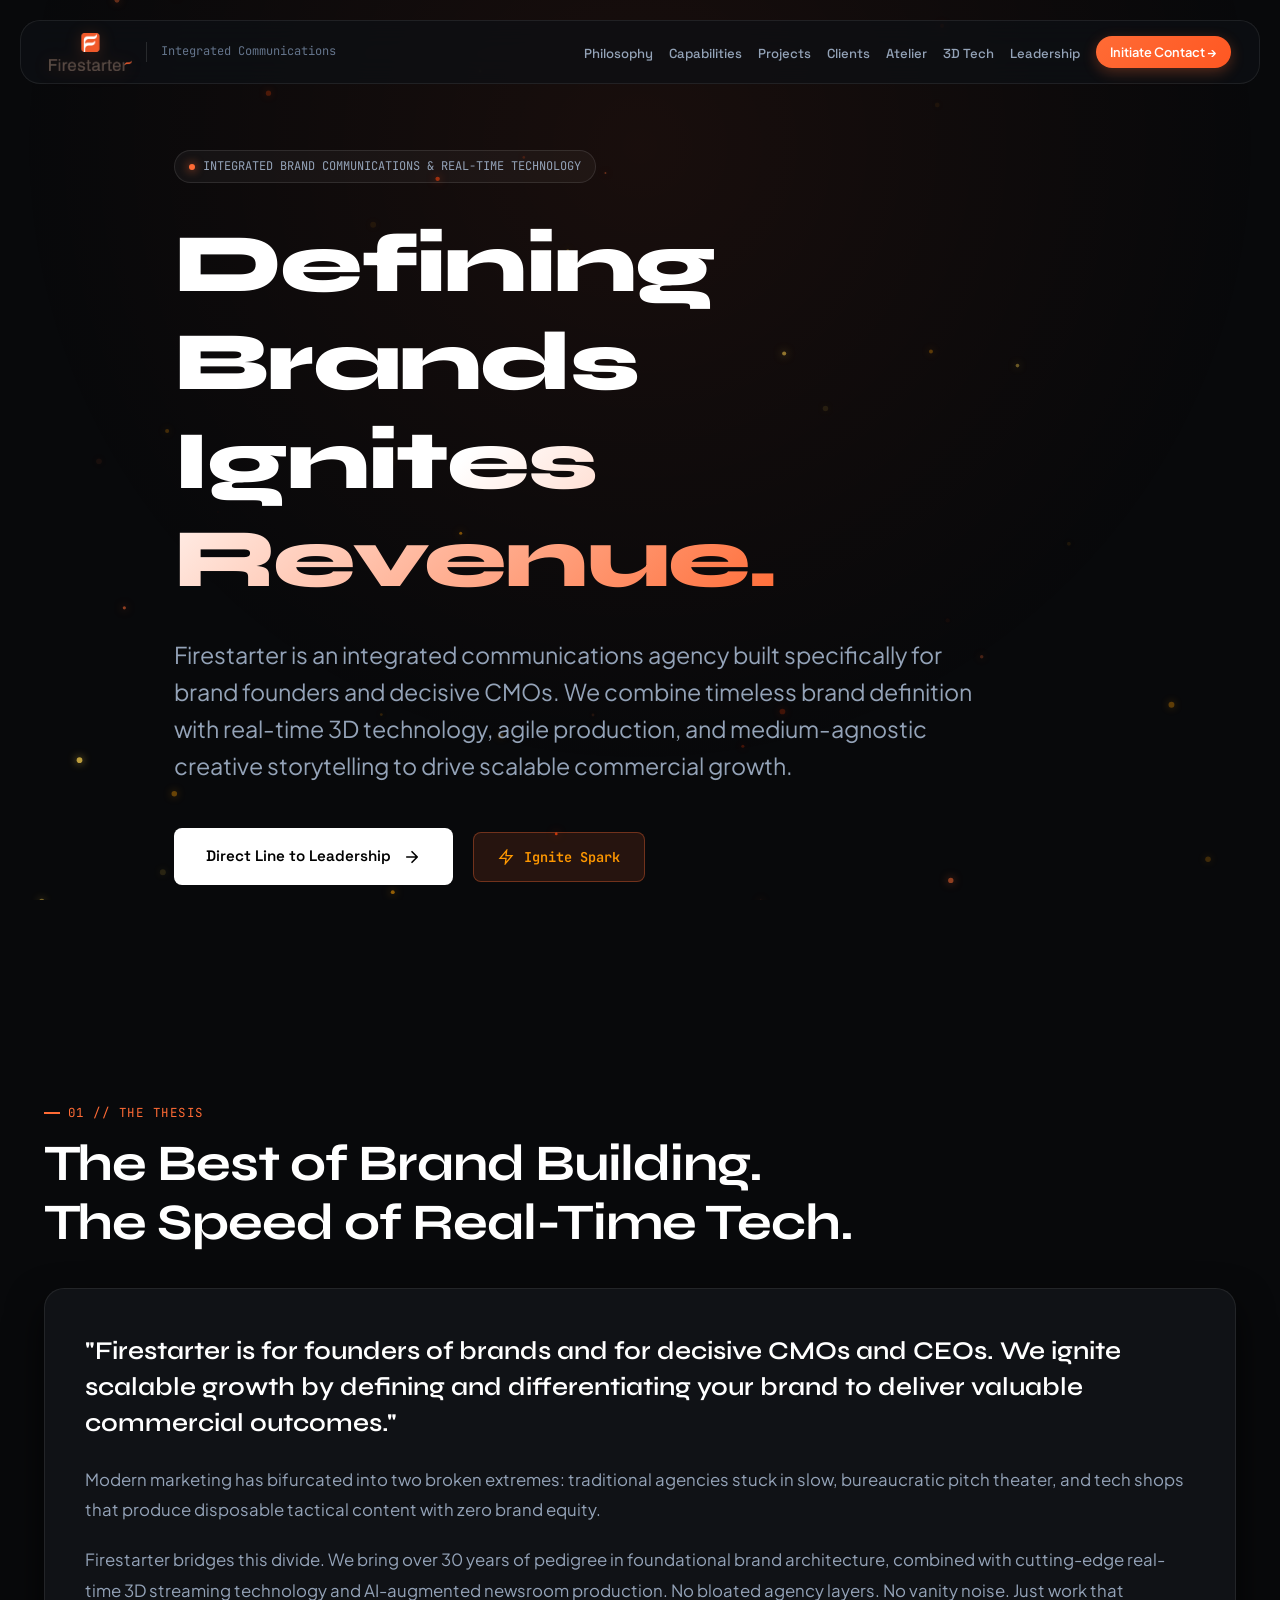
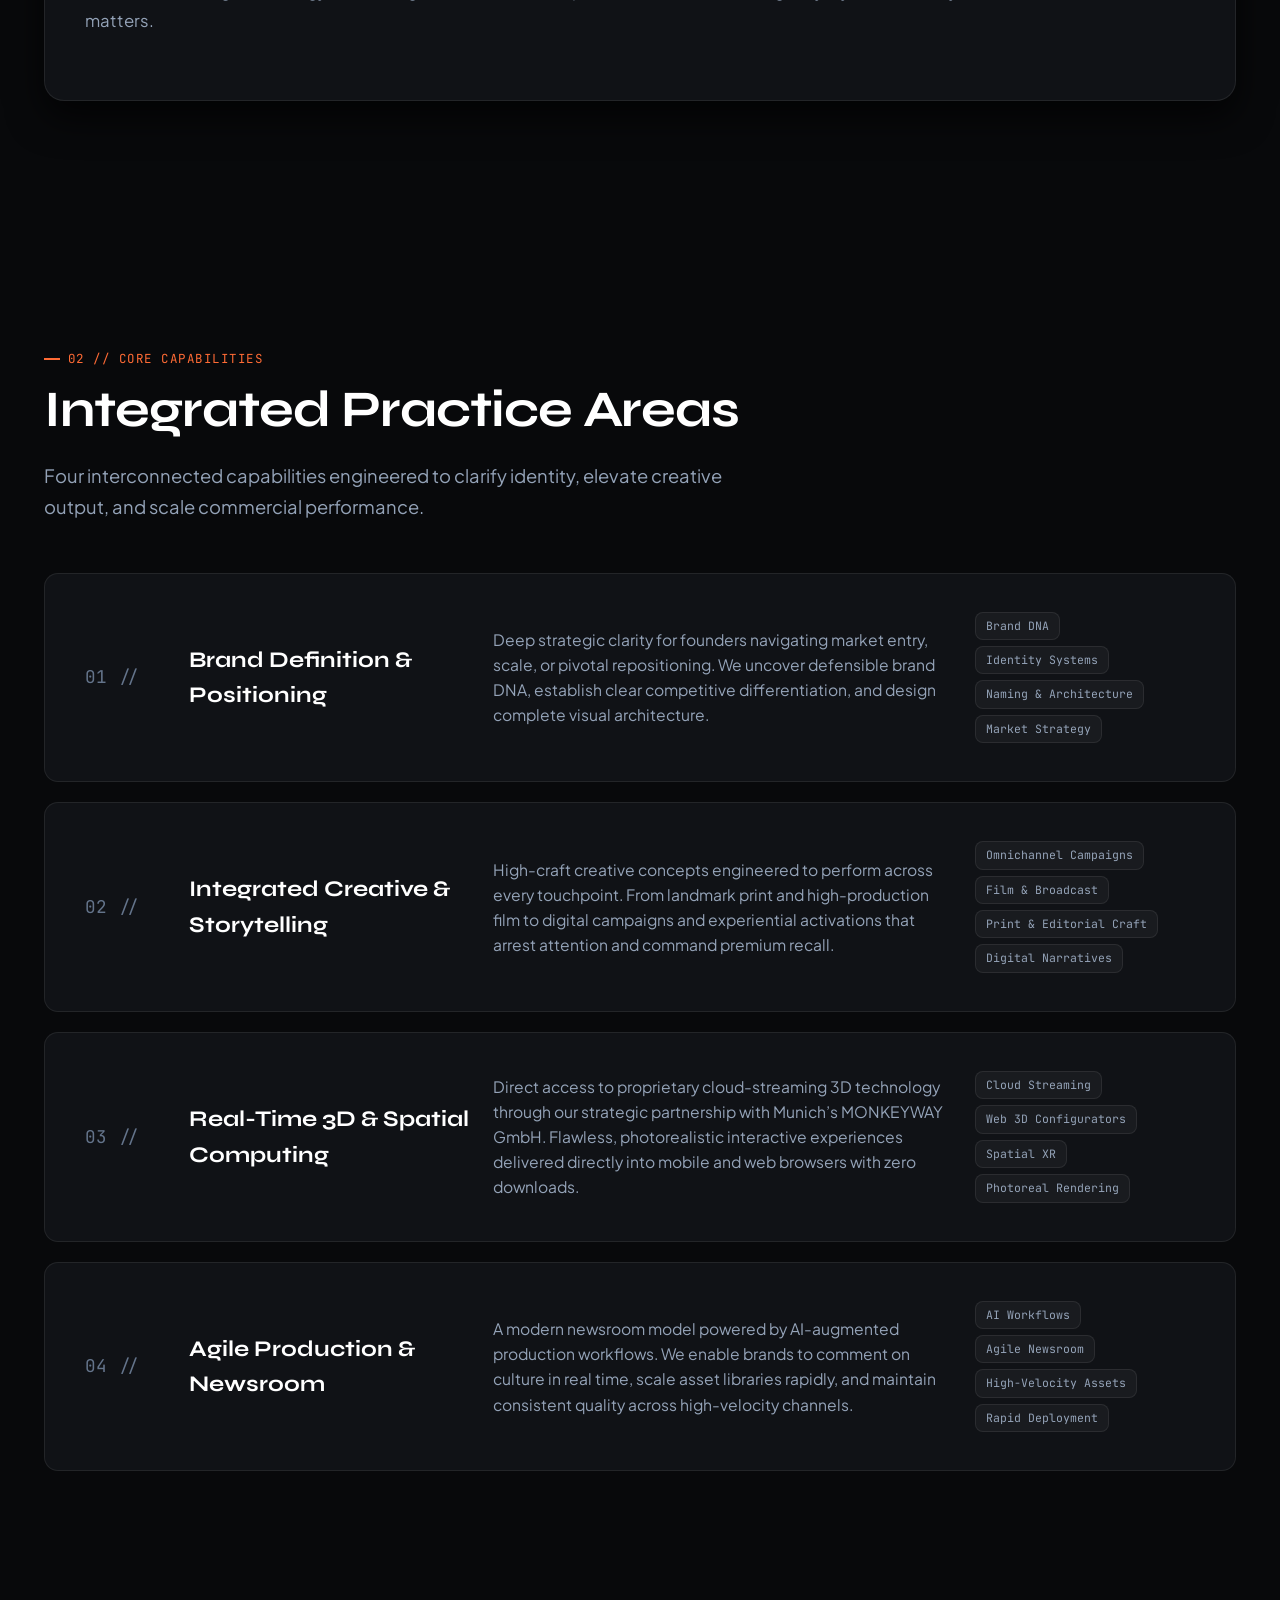
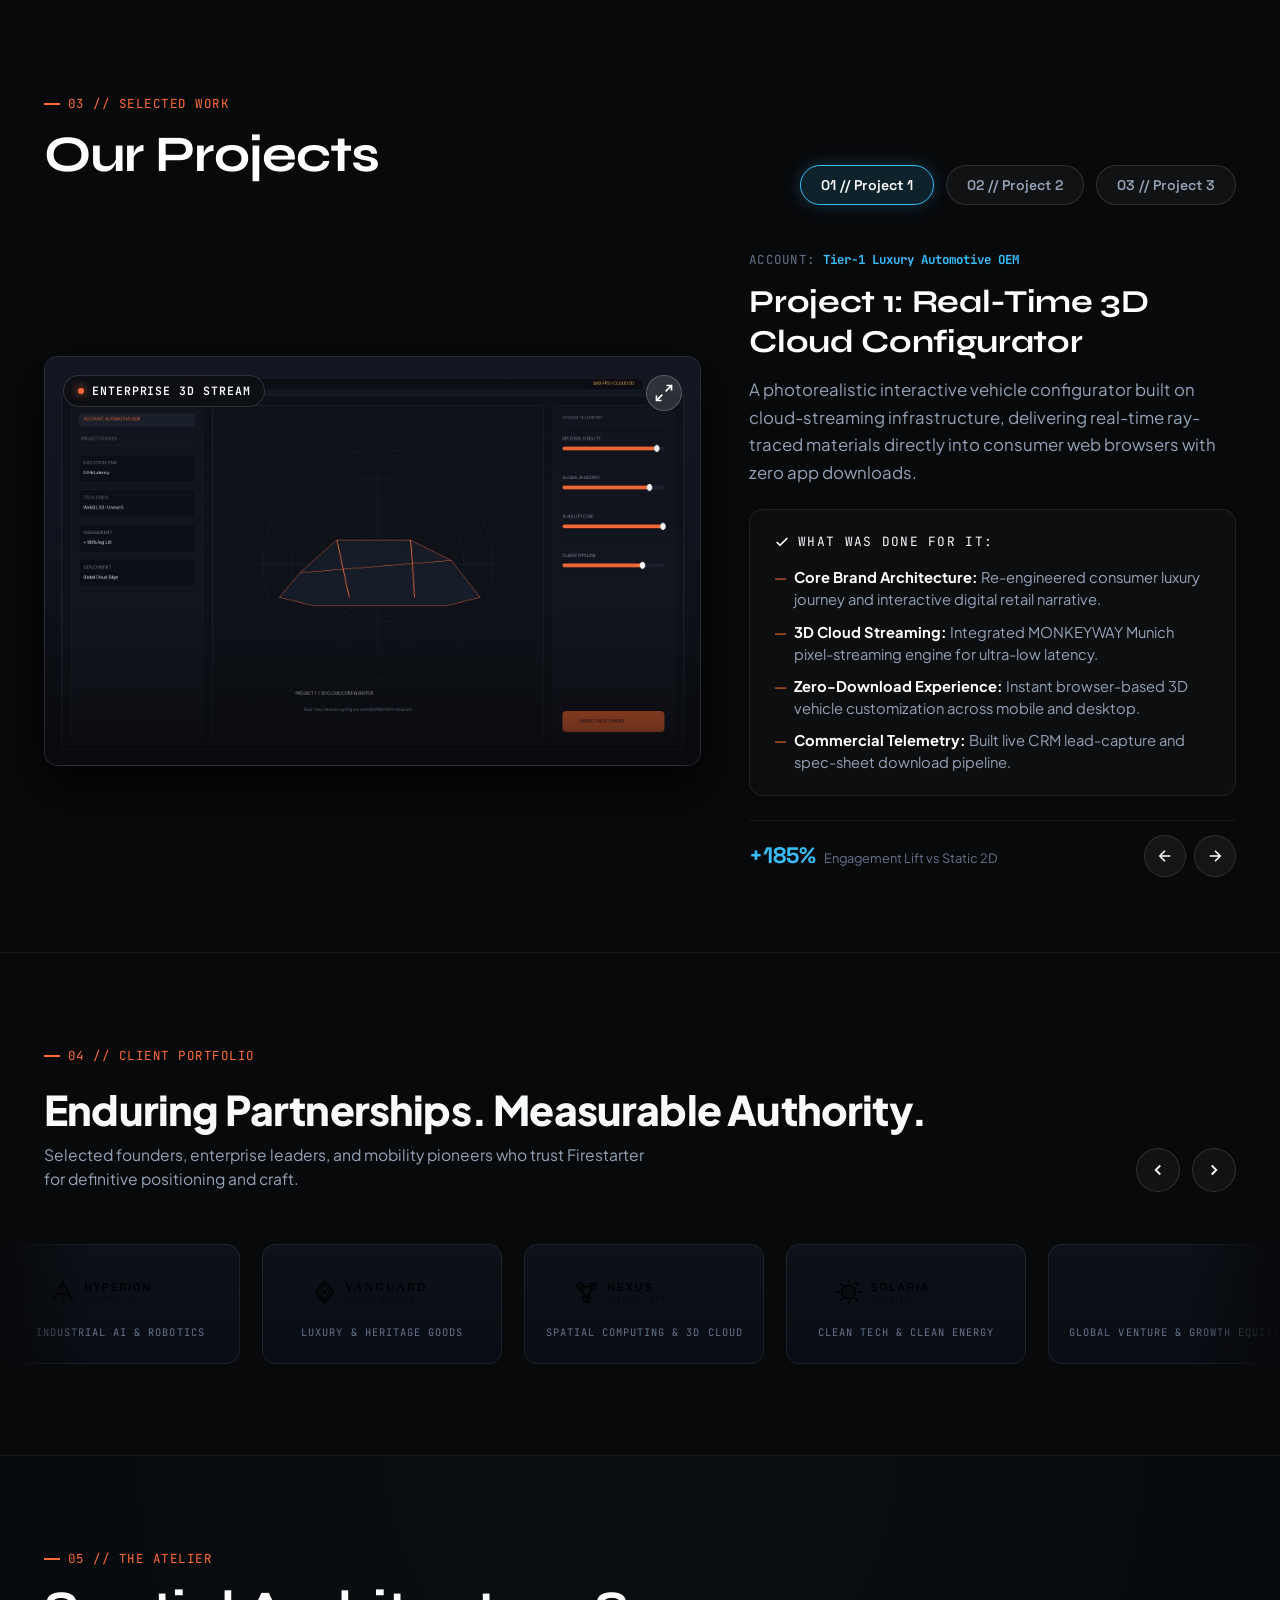
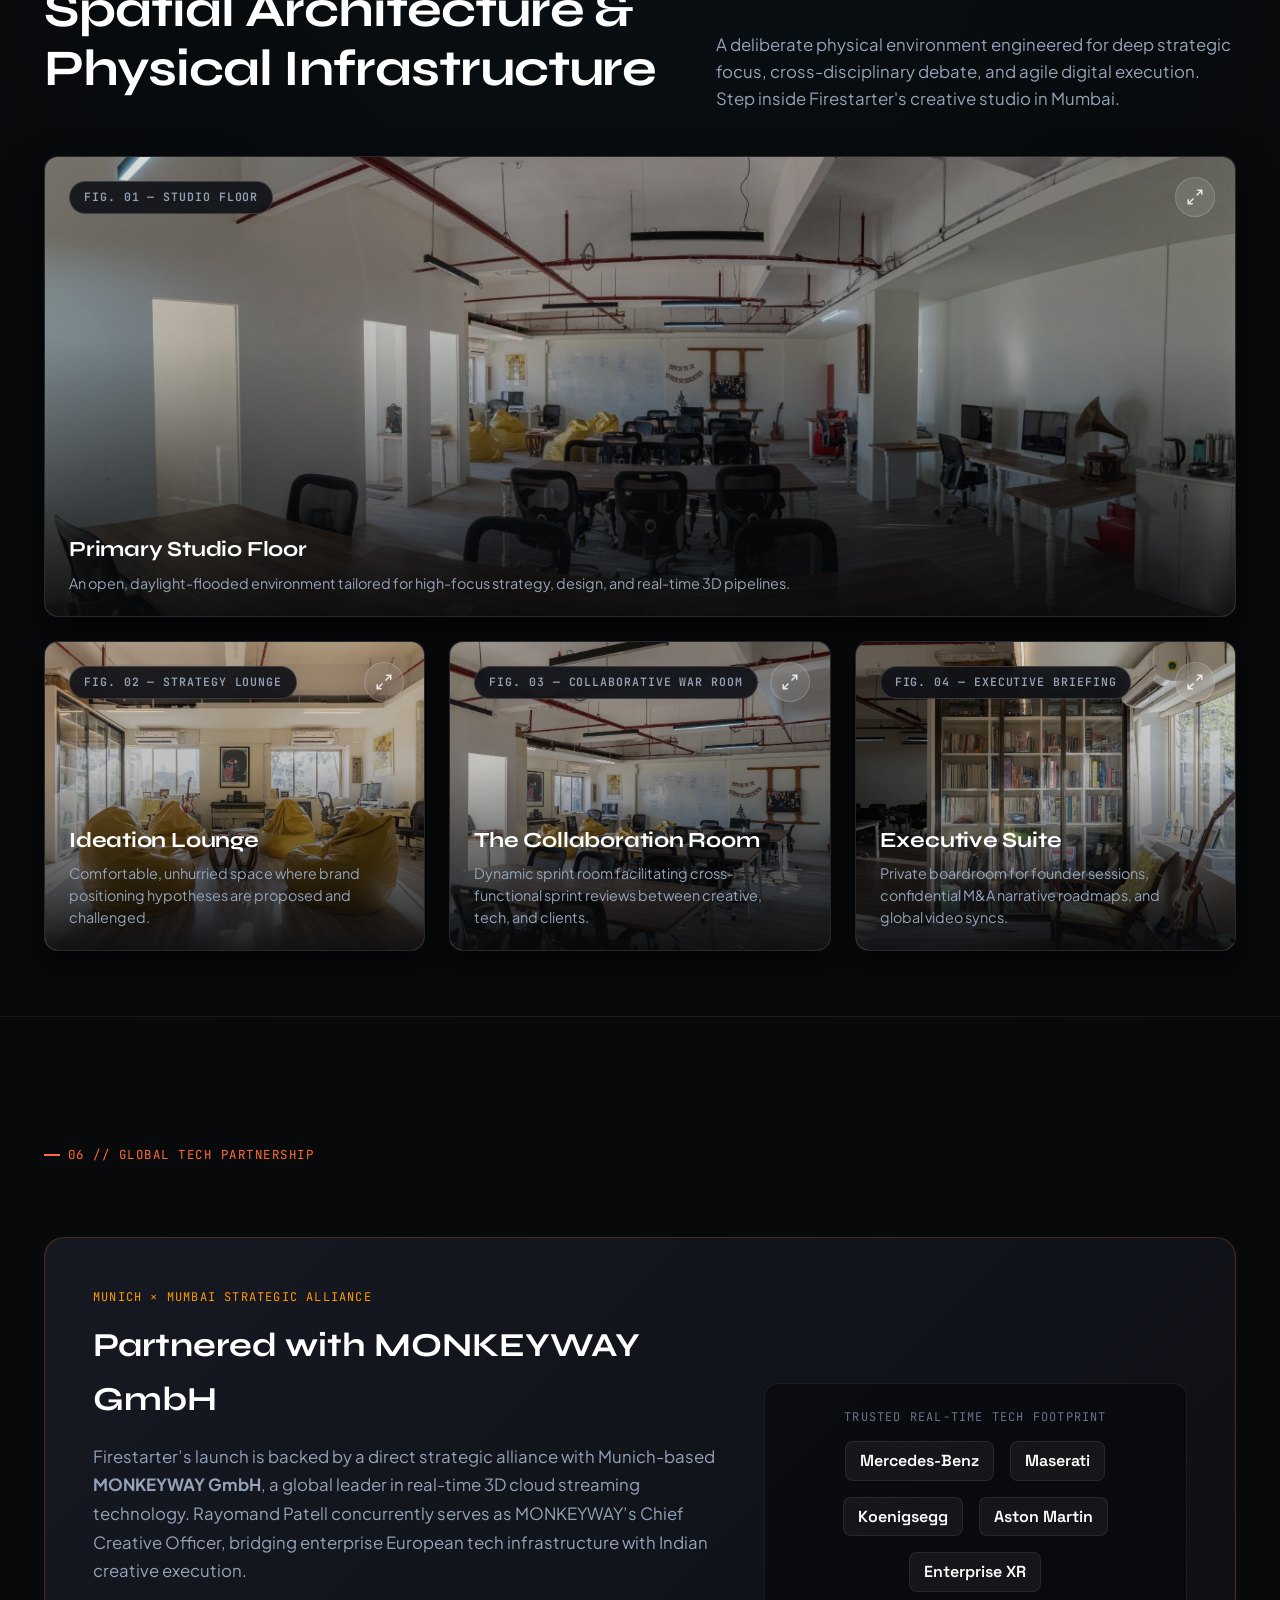
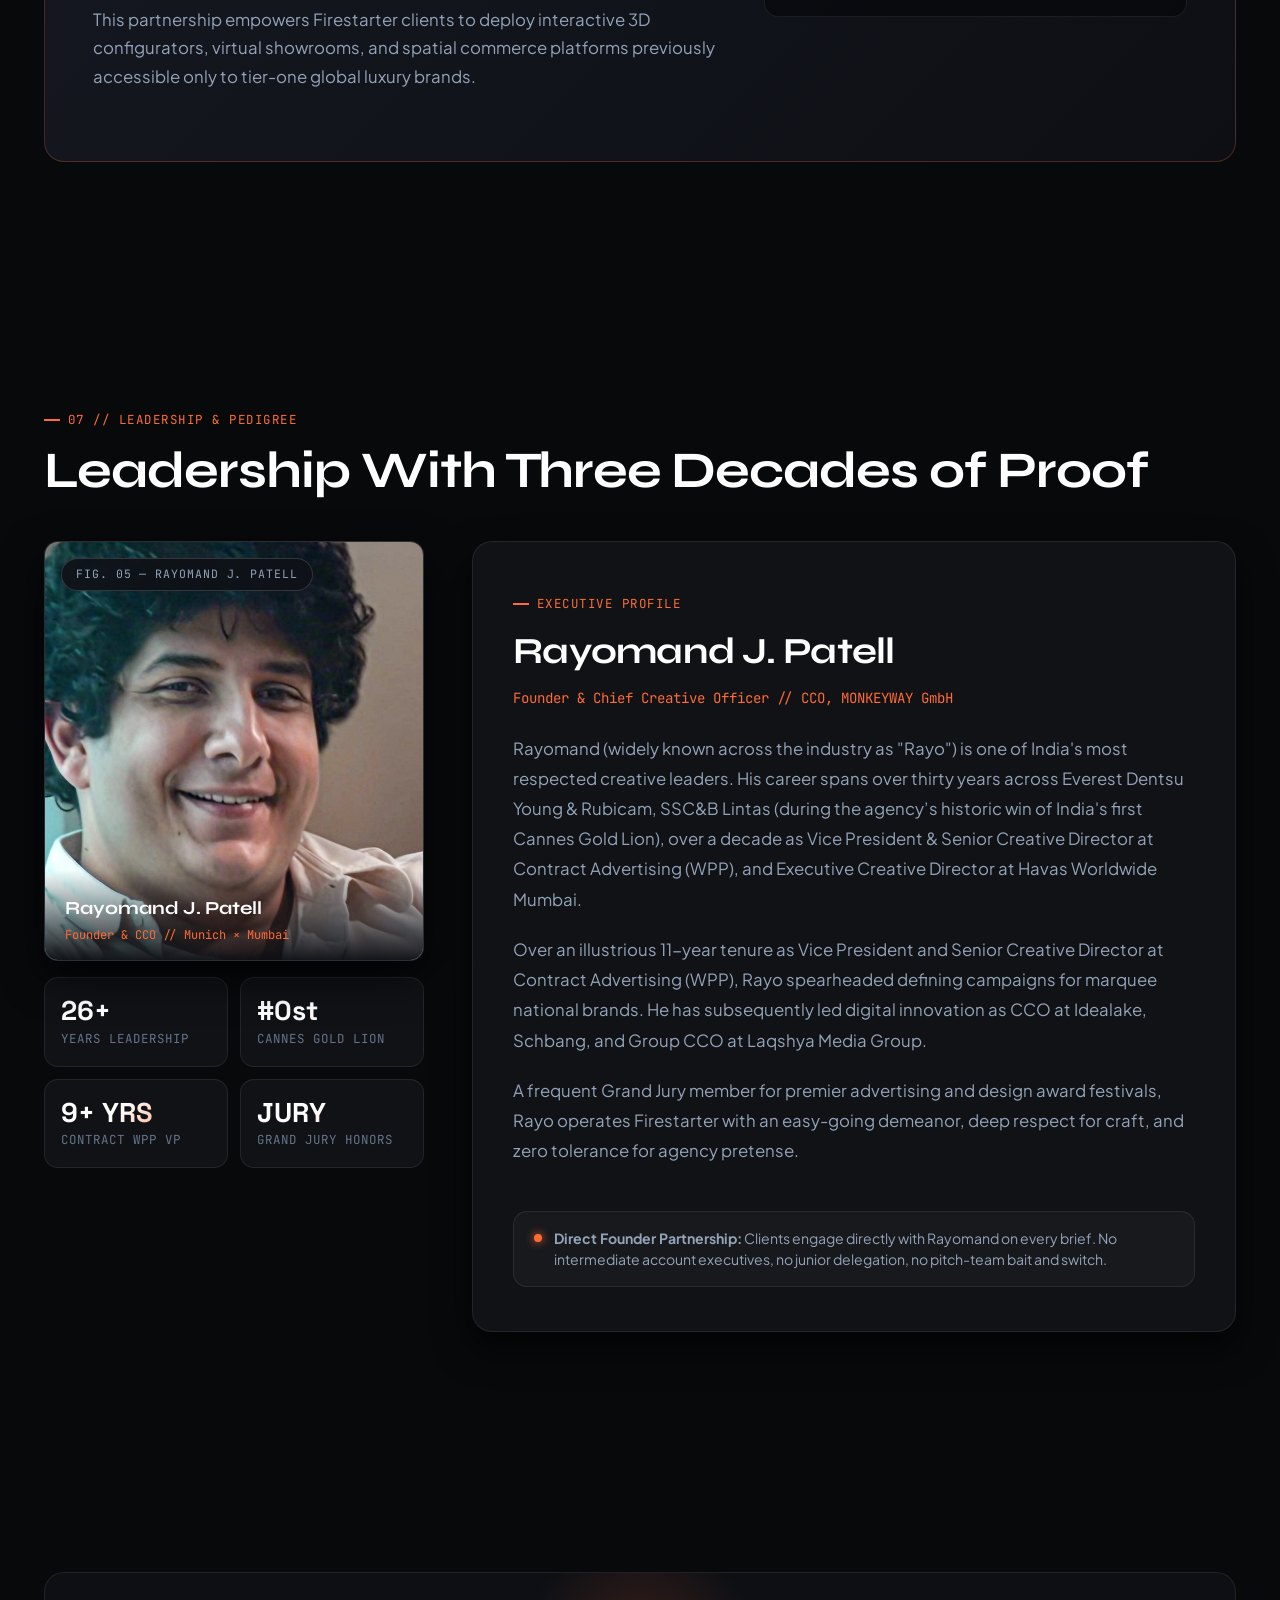
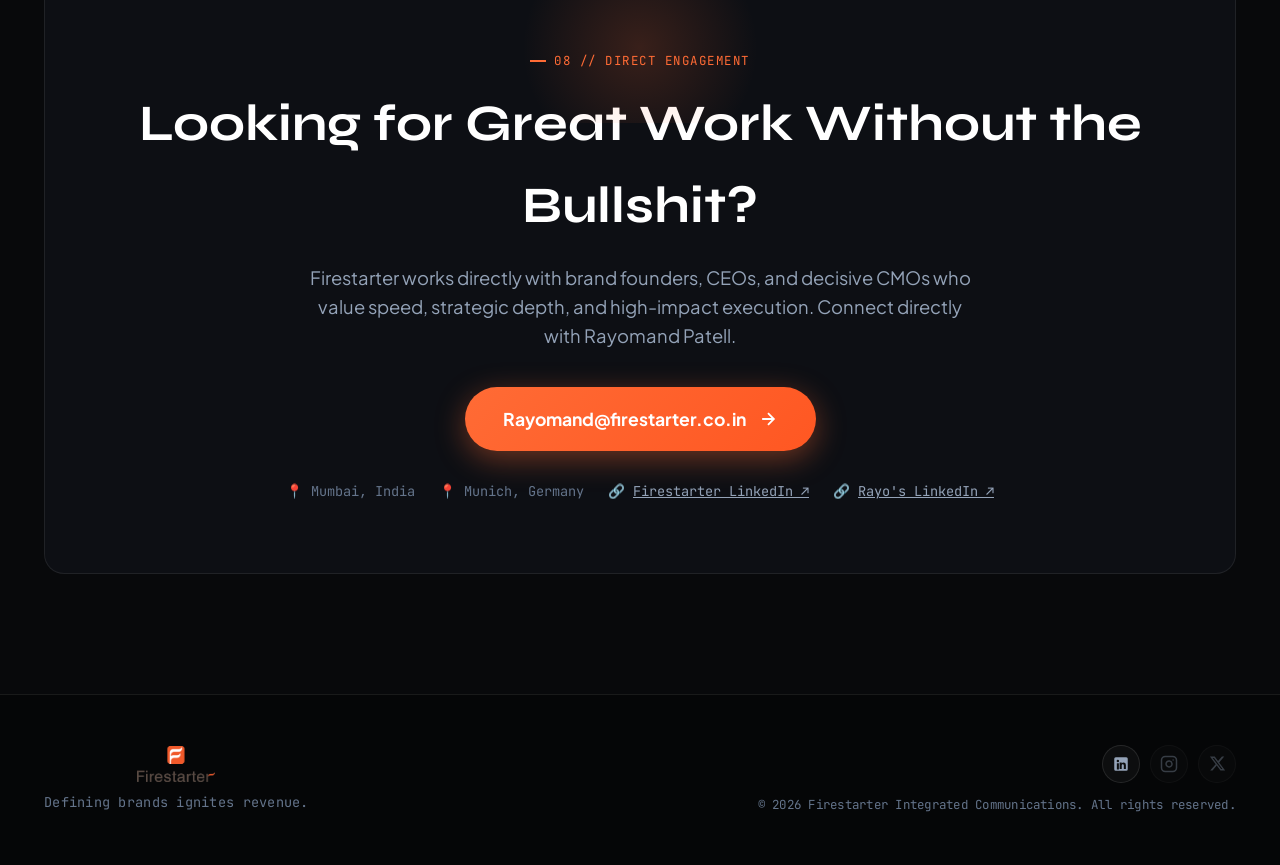
==== commit c11b98c1: "Streamline footer: remove text links and concept edition text, align copyright with logo, and add Li" ====
--- a/option-2.html
+++ b/option-2.html
@@ -725,28 +725,32 @@
     </section>
 
     <!-- FOOTER -->
+    
+
+    <!-- Footer -->
     <footer class="site-footer">
         <div class="container">
-            <div class="footer-top">
+            <div class="footer-wrap">
                 <div class="footer-brand">
-                    <img src="assets/images/logo.png" alt="Firestarter">
+                    <img src="assets/images/logo.png" alt="Firestarter" class="footer-logo">
                     <span class="footer-tagline">Defining brands ignites revenue.</span>
                 </div>
-                <ul class="footer-links">
-                    <li><a href="#philosophy" class="footer-link">Philosophy</a></li>
-                    <li><a href="#pillars" class="footer-link">Capabilities</a></li>
-                    <li><a href="#projects" class="footer-link">Projects</a></li>
-                    <li><a href="#clients" class="footer-link">Clients</a></li>
-                    <li><a href="#atelier" class="footer-link">Atelier</a></li>
-                    <li><a href="#monkeyway" class="footer-link">3D Tech</a></li>
-                    <li><a href="#leadership" class="footer-link">Leadership</a></li>
-                    <li><a href="https://www.linkedin.com/company/firestarter-integrated-communications/" target="_blank" rel="noopener" class="footer-link">Firestarter LinkedIn ↗</a></li>
-                    <li><a href="https://in.linkedin.com/in/rayomandjpatell" target="_blank" rel="noopener" class="footer-link">Rayo LinkedIn ↗</a></li>
-                </ul>
-            </div>
-            <div class="footer-bottom">
-                <div>© 2026 Firestarter Integrated Communications. All rights reserved.</div>
-                <div>Concept 2: Executive Atelier Edition</div>
+                <div class="footer-right">
+                    <div class="footer-social-links" aria-label="Social Channels">
+                        <a href="https://www.linkedin.com/company/firestarter-integrated-communications/" target="_blank" rel="noopener" class="footer-social-icon" aria-label="Firestarter LinkedIn" title="LinkedIn">
+                            <svg width="18" height="18" viewBox="0 0 24 24" fill="currentColor"><path d="M19 3a2 2 0 0 1 2 2v14a2 2 0 0 1-2 2H5a2 2 0 0 1-2-2V5a2 2 0 0 1 2-2h14m-.5 15.5v-5.3a3.26 3.26 0 0 0-3.26-3.26c-.85 0-1.84.52-2.28 1.3v-1.11h-2.79v8.37h2.79v-4.93c0-.77.62-1.4 1.39-1.4a1.4 1.4 0 0 1 1.4 1.4v4.93h2.75M6.46 10.9v8.37H9.2V10.9H6.46M7.83 6.45a1.62 1.62 0 1 0 0 3.24 1.62 1.62 0 0 0 0-3.24z"/></svg>
+                        </a>
+                        <span class="footer-social-icon disabled" aria-label="Instagram (Coming soon)" title="Instagram (Coming soon)">
+                            <svg width="18" height="18" viewBox="0 0 24 24" fill="none" stroke="currentColor" stroke-width="2" stroke-linecap="round" stroke-linejoin="round"><rect x="2" y="2" width="20" height="20" rx="5" ry="5"/><path d="M16 11.37A4 4 0 1 1 12.63 8 4 4 0 0 1 16 11.37z"/><line x1="17.5" y1="6.5" x2="17.51" y2="6.5"/></svg>
+                        </span>
+                        <span class="footer-social-icon disabled" aria-label="X (Coming soon)" title="X (Coming soon)">
+                            <svg width="17" height="17" viewBox="0 0 24 24" fill="currentColor"><path d="M18.244 2.25h3.308l-7.227 8.26 8.502 11.24H16.17l-5.214-6.817L4.99 21.75H1.68l7.73-8.835L1.254 2.25H8.08l4.713 6.231zm-1.161 17.52h1.833L7.084 4.126H5.117z"/></svg>
+                        </span>
+                    </div>
+                    <div class="footer-copyright">
+                        &copy; 2026 Firestarter Integrated Communications. All rights reserved.
+                    </div>
+                </div>
             </div>
         </div>
     </footer>
--- a/assets/css/shared.css
+++ b/assets/css/shared.css
@@ -346,29 +346,27 @@
 .site-footer {
     background: #050607;
     border-top: 1px solid var(--border-subtle);
-    padding: 70px 0 40px;
+    padding: 50px 0;
     position: relative;
     z-index: 10;
 }
 
-.footer-top {
+.footer-wrap {
     display: flex;
     flex-wrap: wrap;
     justify-content: space-between;
     align-items: center;
-    gap: 30px;
-    padding-bottom: 40px;
-    border-bottom: 1px solid rgba(255, 255, 255, 0.05);
+    gap: 28px;
 }
 
 .footer-brand {
     display: flex;
     flex-direction: column;
-    gap: 12px;
-}
-
-.footer-brand img {
-    height: 34px;
+    gap: 10px;
+}
+
+.footer-logo {
+    height: 36px;
     width: auto;
     object-fit: contain;
 }
@@ -377,35 +375,69 @@
     font-family: var(--font-mono);
     font-size: 0.85rem;
     color: var(--text-muted);
-}
-
-.footer-links {
-    display: flex;
-    gap: 24px;
-    list-style: none;
-}
-
-.footer-link {
+    letter-spacing: 0.02em;
+}
+
+.footer-right {
+    display: flex;
+    flex-direction: column;
+    align-items: flex-end;
+    gap: 12px;
+    text-align: right;
+}
+
+.footer-social-links {
+    display: inline-flex;
+    align-items: center;
+    gap: 10px;
+}
+
+.footer-social-icon {
+    width: 38px;
+    height: 38px;
+    border-radius: 50%;
+    display: inline-flex;
+    align-items: center;
+    justify-content: center;
+    background: rgba(255, 255, 255, 0.035);
+    border: 1px solid rgba(255, 255, 255, 0.1);
     color: var(--text-secondary);
+    transition: all 0.25s cubic-bezier(0.16, 1, 0.3, 1);
     text-decoration: none;
-    font-size: 0.9rem;
-    transition: var(--transition);
-}
-
-.footer-link:hover {
-    color: var(--accent-fire);
-}
-
-.footer-bottom {
-    padding-top: 30px;
-    display: flex;
-    flex-wrap: wrap;
-    justify-content: space-between;
-    align-items: center;
-    gap: 16px;
-    font-size: 0.8rem;
+}
+
+.footer-social-icon:not(.disabled):hover {
+    background: rgba(255, 255, 255, 0.1);
+    border-color: rgba(255, 255, 255, 0.3);
+    color: var(--text-primary);
+    transform: translateY(-2px);
+}
+
+.footer-social-icon.disabled {
+    opacity: 0.35;
+    cursor: not-allowed;
+}
+
+.footer-copyright {
+    font-family: var(--font-mono);
+    font-size: 0.78rem;
     color: var(--text-muted);
-    font-family: var(--font-mono);
+    letter-spacing: 0.02em;
+}
+
+@media (max-width: 768px) {
+    .site-footer {
+        padding: 40px 0;
+    }
+    .footer-wrap {
+        flex-direction: column;
+        align-items: flex-start;
+        gap: 24px;
+    }
+    .footer-right {
+        align-items: flex-start;
+        text-align: left;
+    }
 }
 
 /* Responsive adjustments */
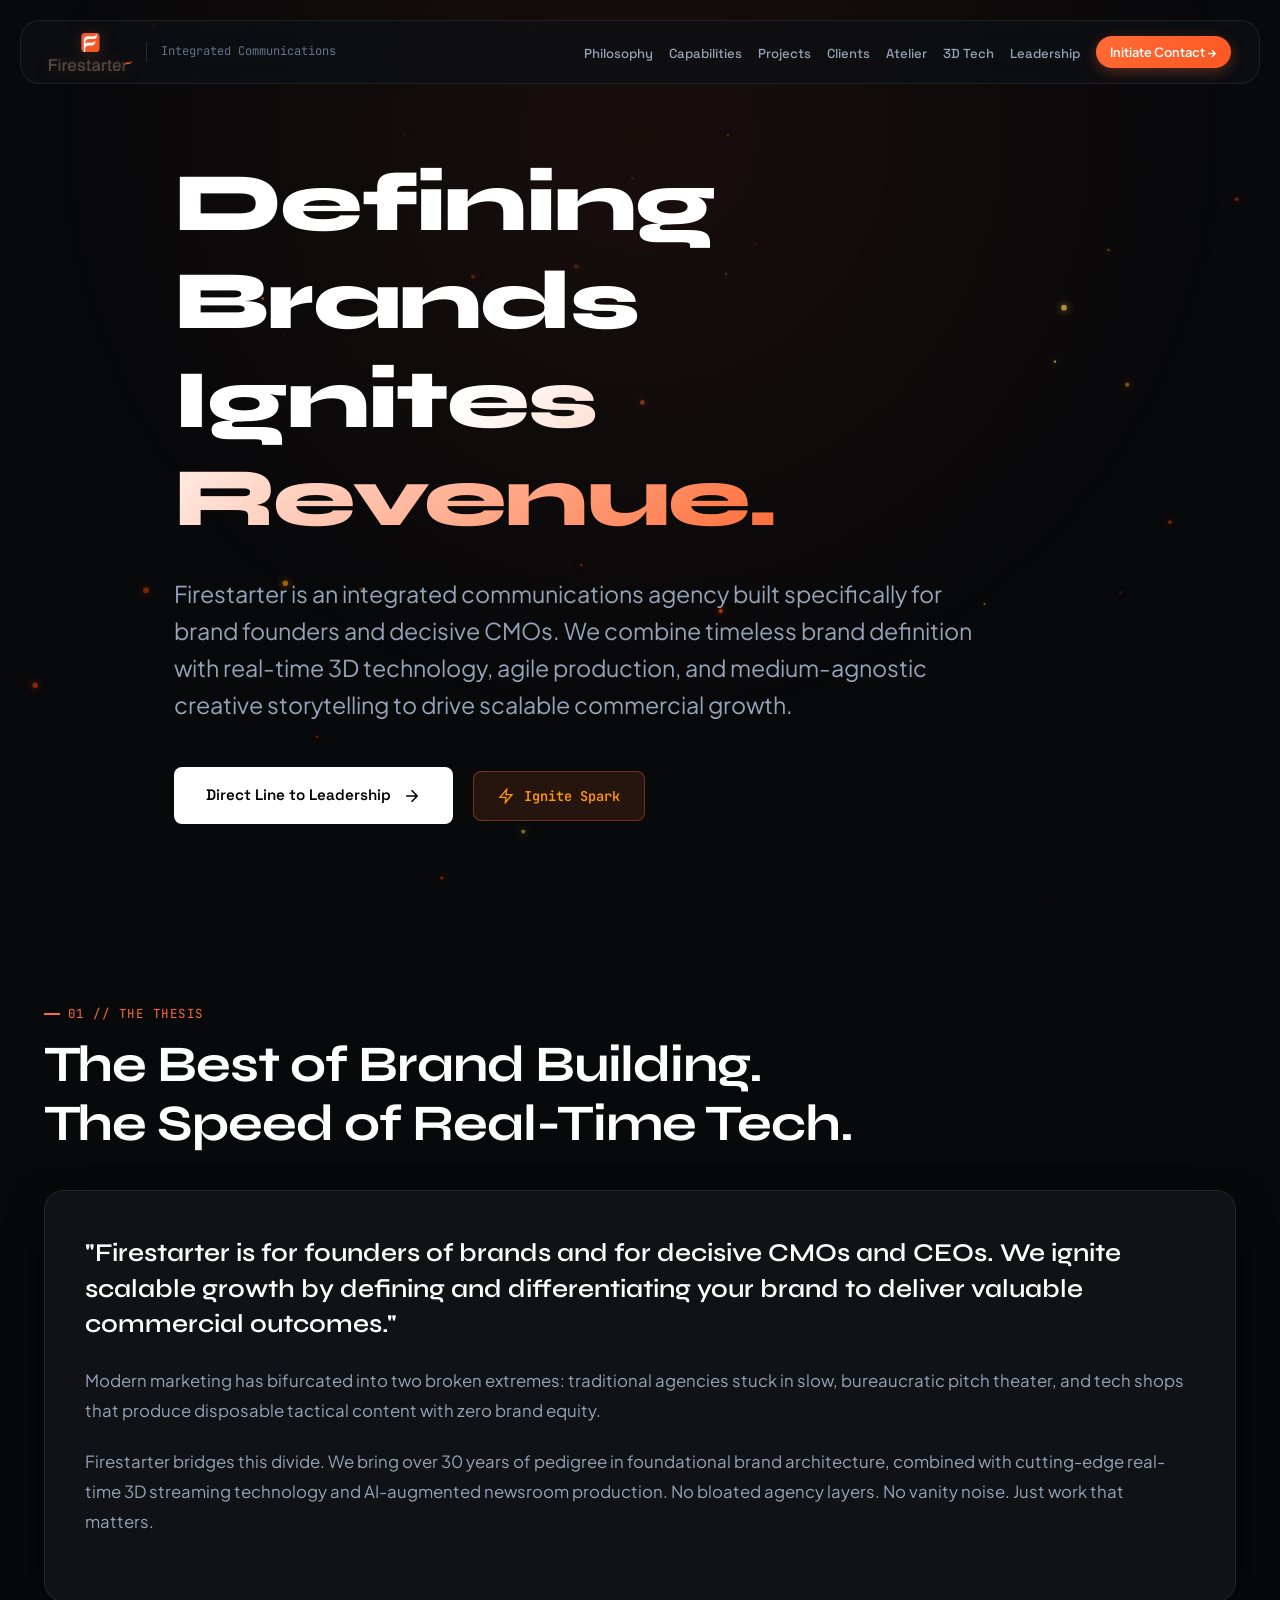
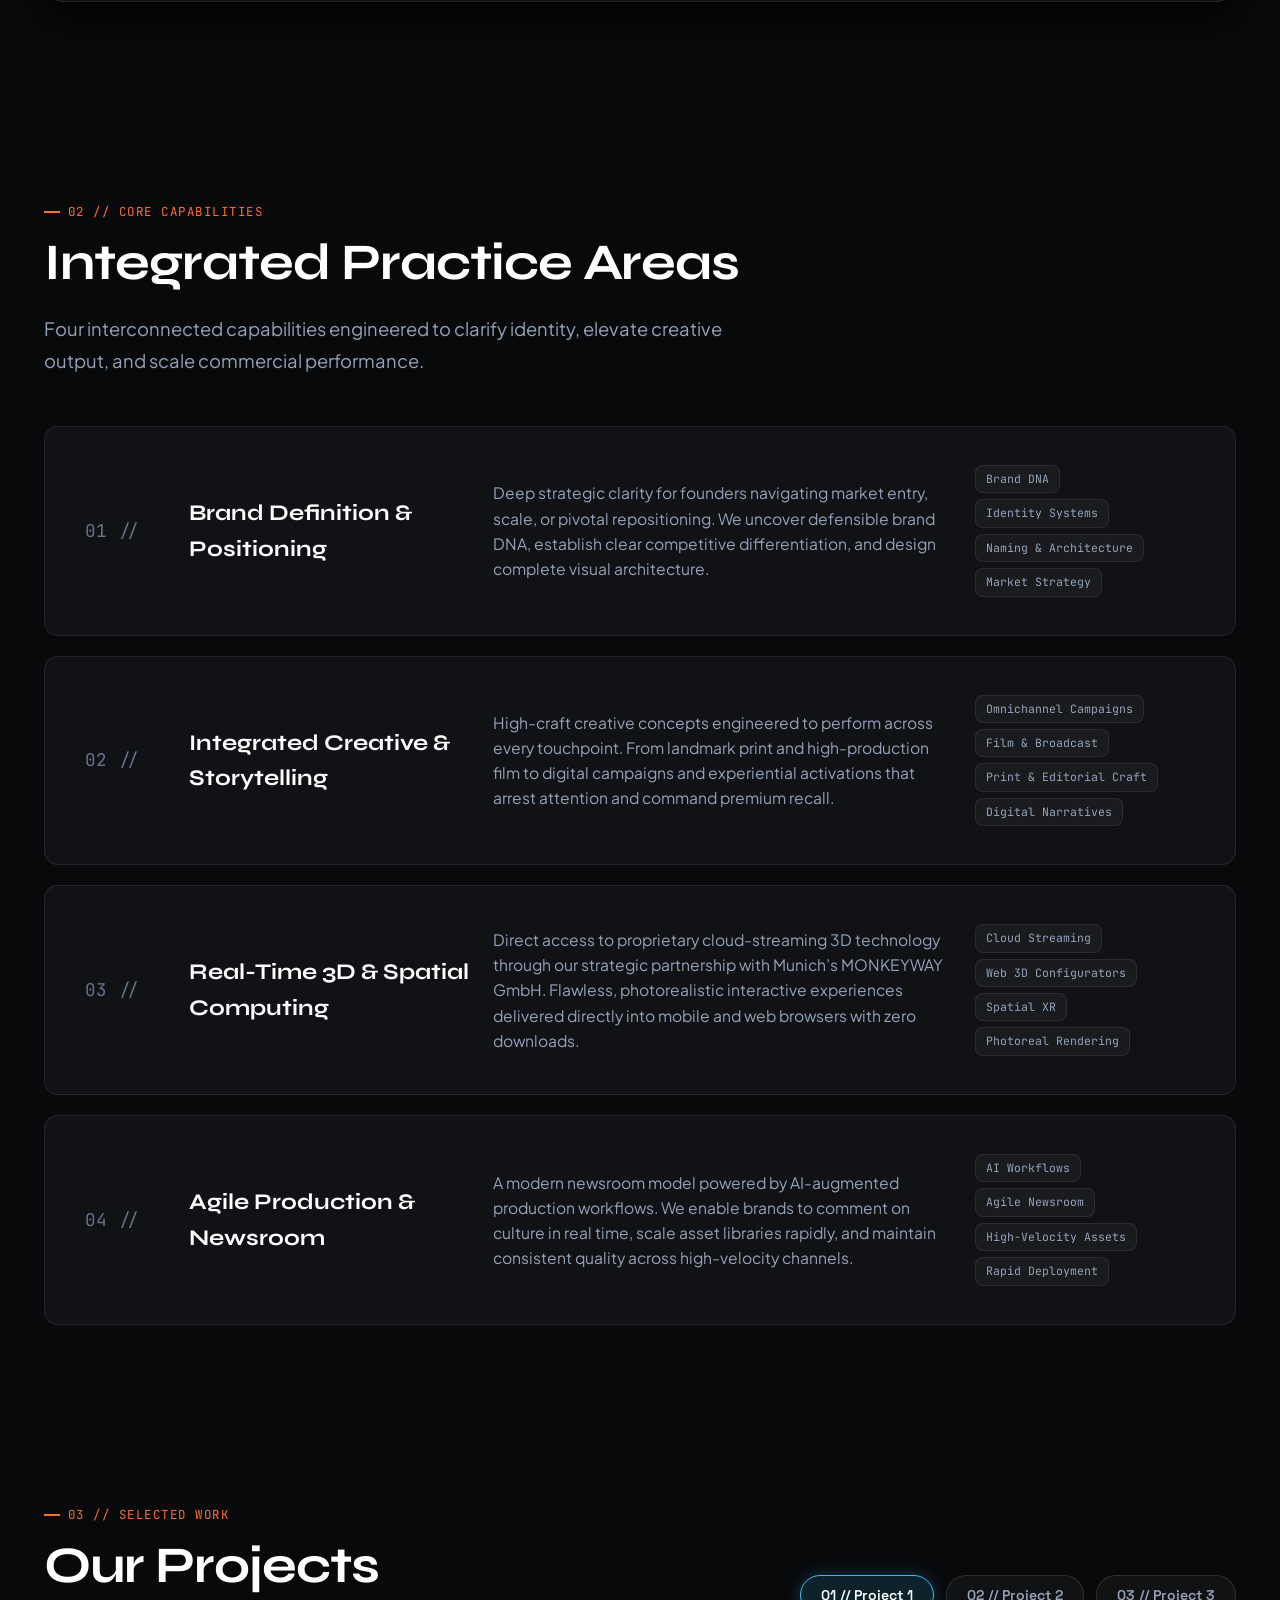
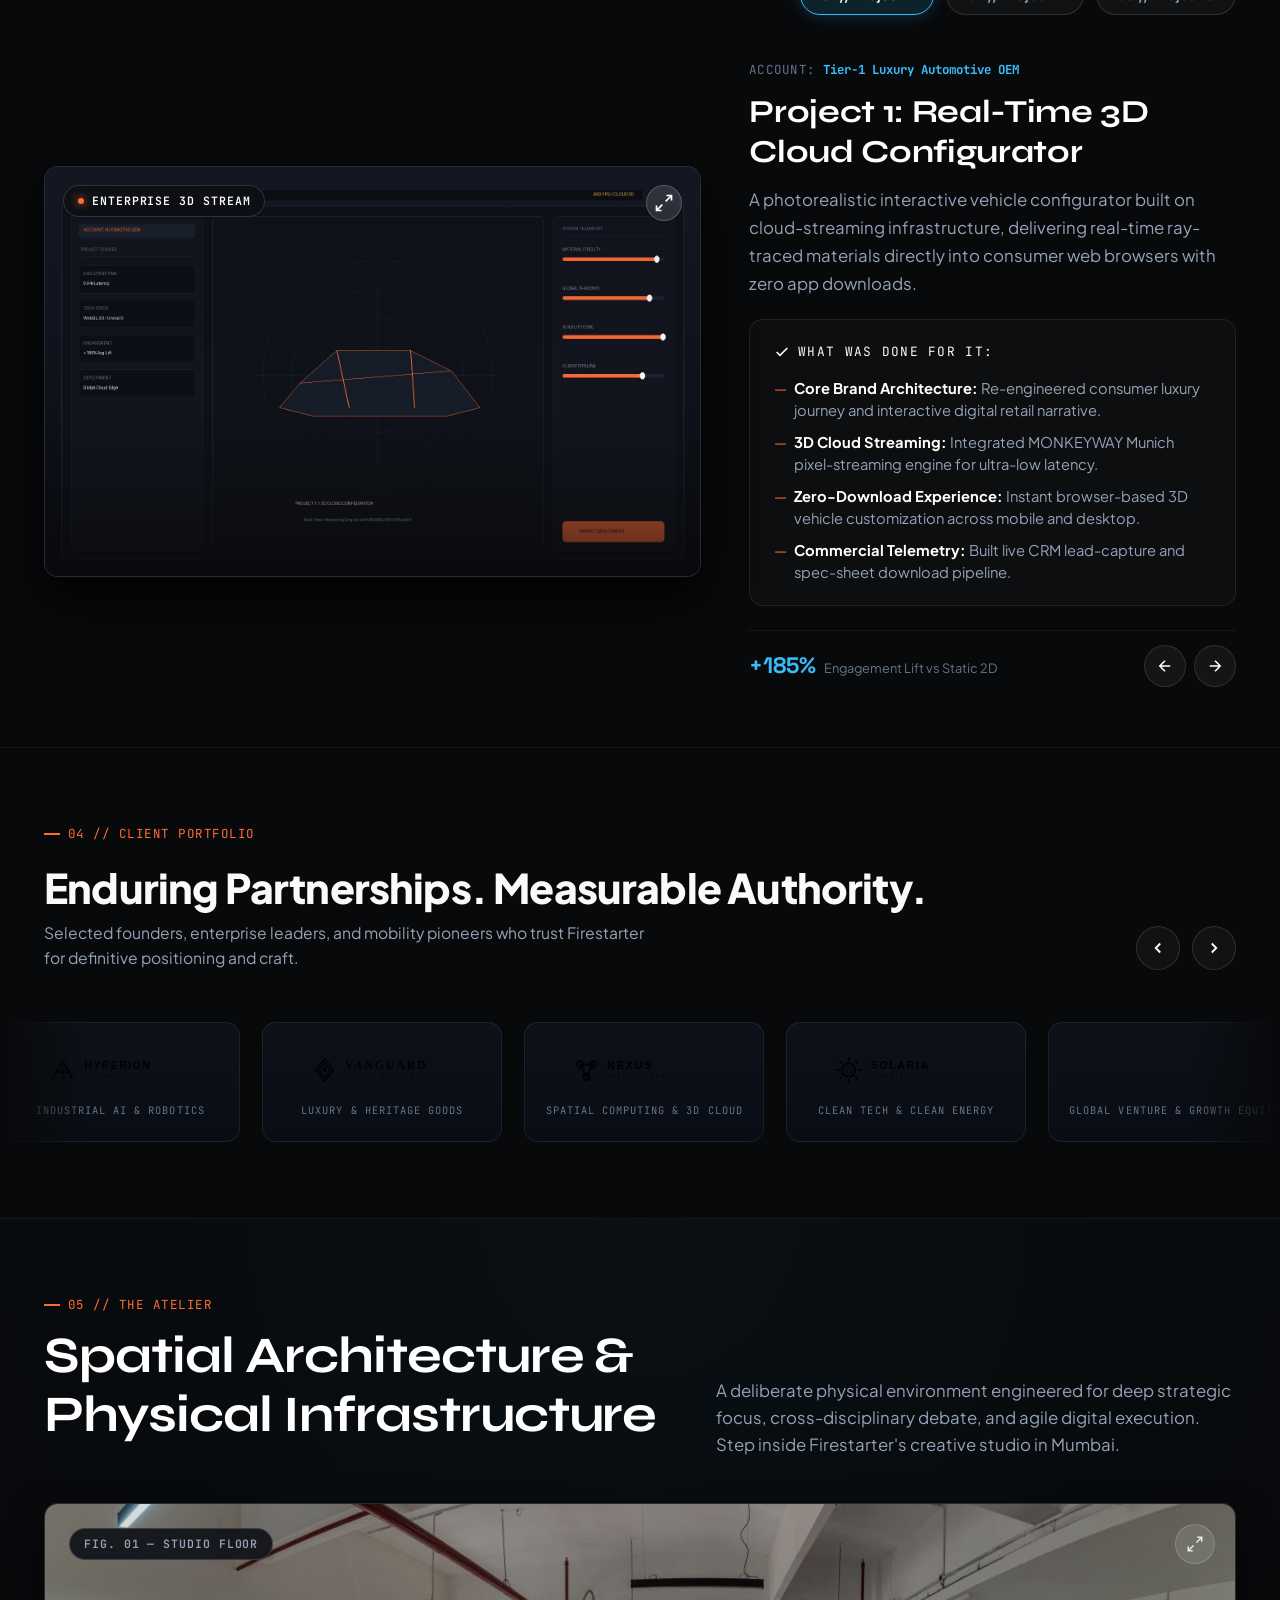
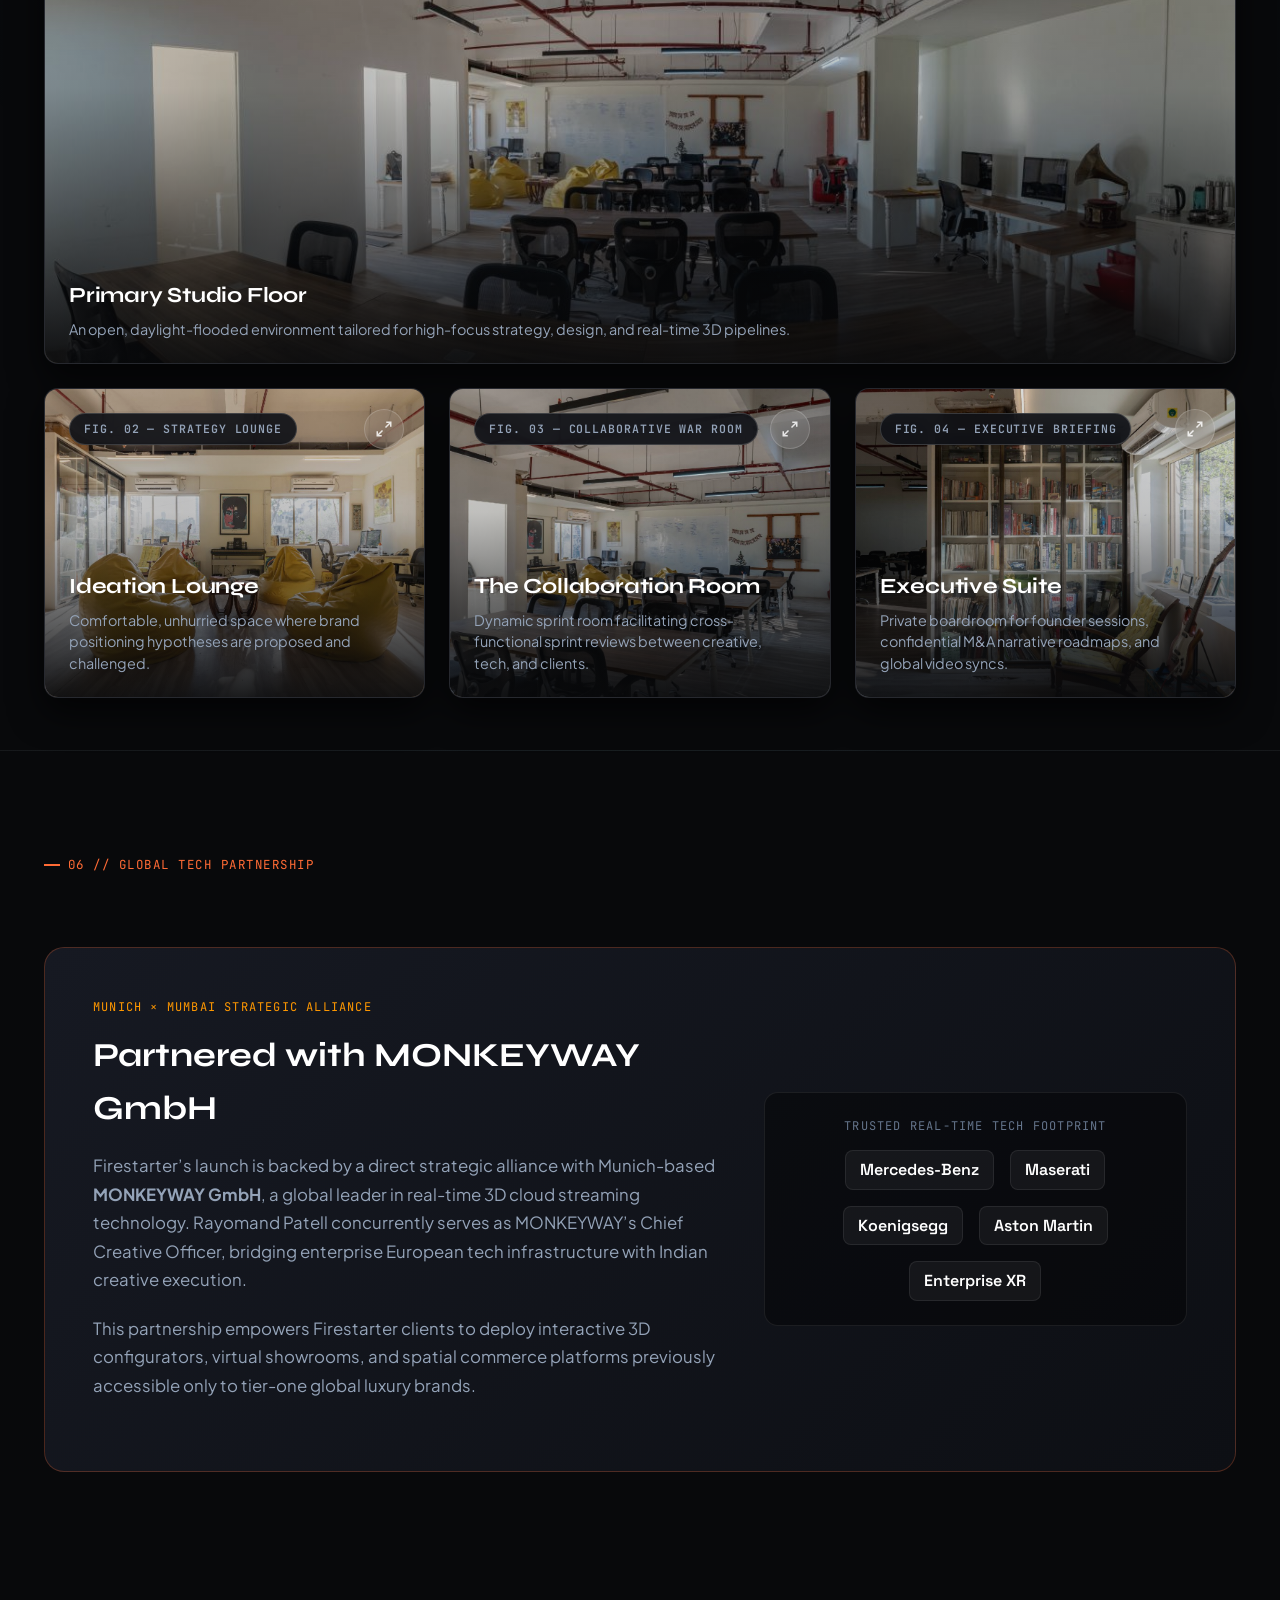
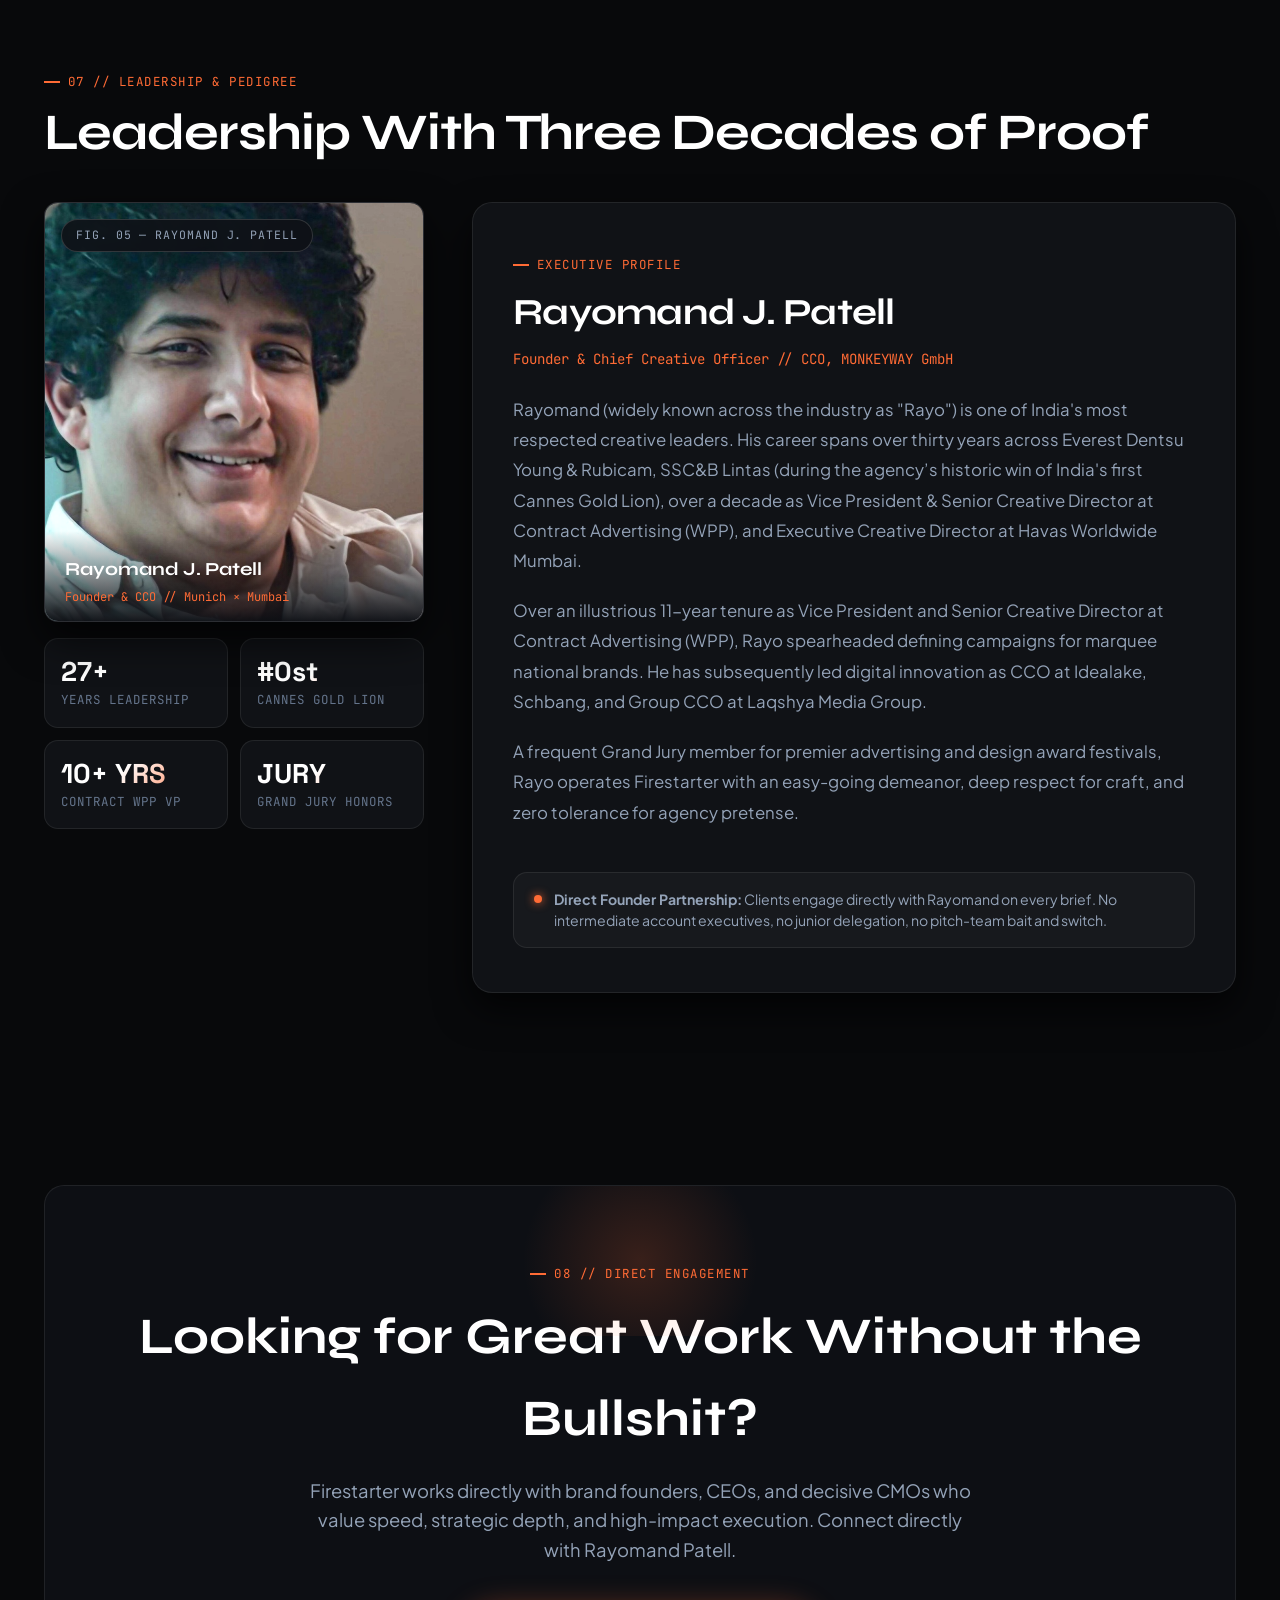
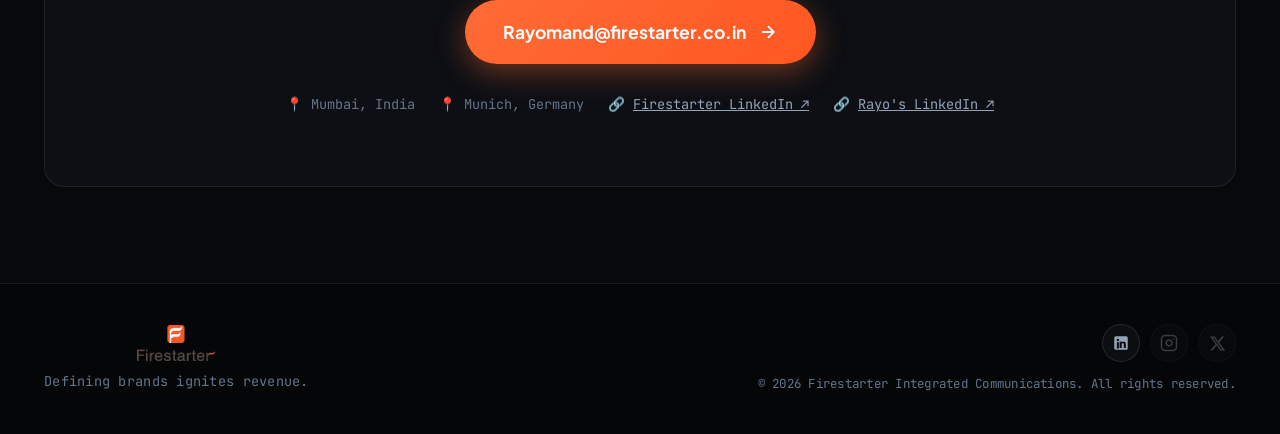
==== commit a327c910: "Remove top pill badge (INTEGRATED BRAND COMMUNICATIONS & REAL-TIME TECHNOLOGY) from Option 2 hero" ====
--- a/option-2.html
+++ b/option-2.html
@@ -46,10 +46,6 @@
     <!-- HERO SECTION: Executive Ignition -->
     <section class="hero-opt2">
         <div class="container hero-opt2-content">
-            <div class="hero-badge executive-badge">
-                <span class="pulse"></span>
-                <span>INTEGRATED BRAND COMMUNICATIONS & REAL-TIME TECHNOLOGY</span>
-            </div>
 
             <h1 class="hero-title-opt2">
                 <span class="hero-title-line">Defining Brands</span><br>
--- a/assets/css/shared.css
+++ b/assets/css/shared.css
@@ -282,7 +282,7 @@
 
 section {
     position: relative;
-    padding: 120px 0;
+    padding: 96px 0;
     z-index: 2;
 }
 
@@ -346,7 +346,7 @@
 .site-footer {
     background: #050607;
     border-top: 1px solid var(--border-subtle);
-    padding: 50px 0;
+    padding: 40px 0;
     position: relative;
     z-index: 10;
 }
@@ -427,7 +427,7 @@
 
 @media (max-width: 768px) {
     .site-footer {
-        padding: 40px 0;
+        padding: 32px 0;
     }
     .footer-wrap {
         flex-direction: column;
@@ -471,7 +471,7 @@
         gap: 18px !important;
     }
     section {
-        padding: 70px 0 !important;
+        padding: 56px 0 !important;
     }
 }
 
@@ -716,7 +716,7 @@
    ========================================================================== */
 
 .projects-section {
-    padding: 95px 0 75px;
+    padding: 76px 0 60px;
     position: relative;
     border-bottom: 1px solid rgba(255, 255, 255, 0.06);
 }
@@ -1063,7 +1063,7 @@
    ========================================================================== */
 
 .clients-section {
-    padding: 85px 0 75px;
+    padding: 68px 0 60px;
     position: relative;
     border-bottom: 1px solid rgba(255, 255, 255, 0.06);
     overflow: hidden;
@@ -1205,7 +1205,7 @@
 /* Responsive */
 @media (max-width: 768px) {
     .clients-section {
-        padding: 65px 0 55px;
+        padding: 52px 0 44px;
     }
     .client-logo-card {
         flex: 0 0 190px;
--- a/assets/css/option-2.css
+++ b/assets/css/option-2.css
@@ -8,7 +8,7 @@
     display: flex;
     align-items: center;
     padding-top: 150px;
-    padding-bottom: 90px;
+    padding-bottom: 72px;
     position: relative;
     background: radial-gradient(circle at 50% 15%, rgba(255, 87, 34, 0.07) 0%, transparent 60%);
 }
@@ -423,7 +423,7 @@
 @media (max-width: 768px) {
     .hero-opt2 {
         padding-top: 110px !important;
-        padding-bottom: 60px !important;
+        padding-bottom: 48px !important;
     }
 
     .hero-title-opt2 {
@@ -501,7 +501,7 @@
    ========================================================================== */
 
 .atelier-section {
-    padding: 85px 0 65px;
+    padding: 68px 0 52px;
     position: relative;
     border-bottom: 1px solid rgba(255, 255, 255, 0.06);
     background: radial-gradient(circle at 50% 0%, rgba(56, 189, 248, 0.04) 0%, transparent 65%);
@@ -561,7 +561,7 @@
 
 @media (max-width: 768px) {
     .atelier-section {
-        padding: 55px 0 35px !important;
+        padding: 44px 0 28px !important;
     }
     
     .atelier-gallery {
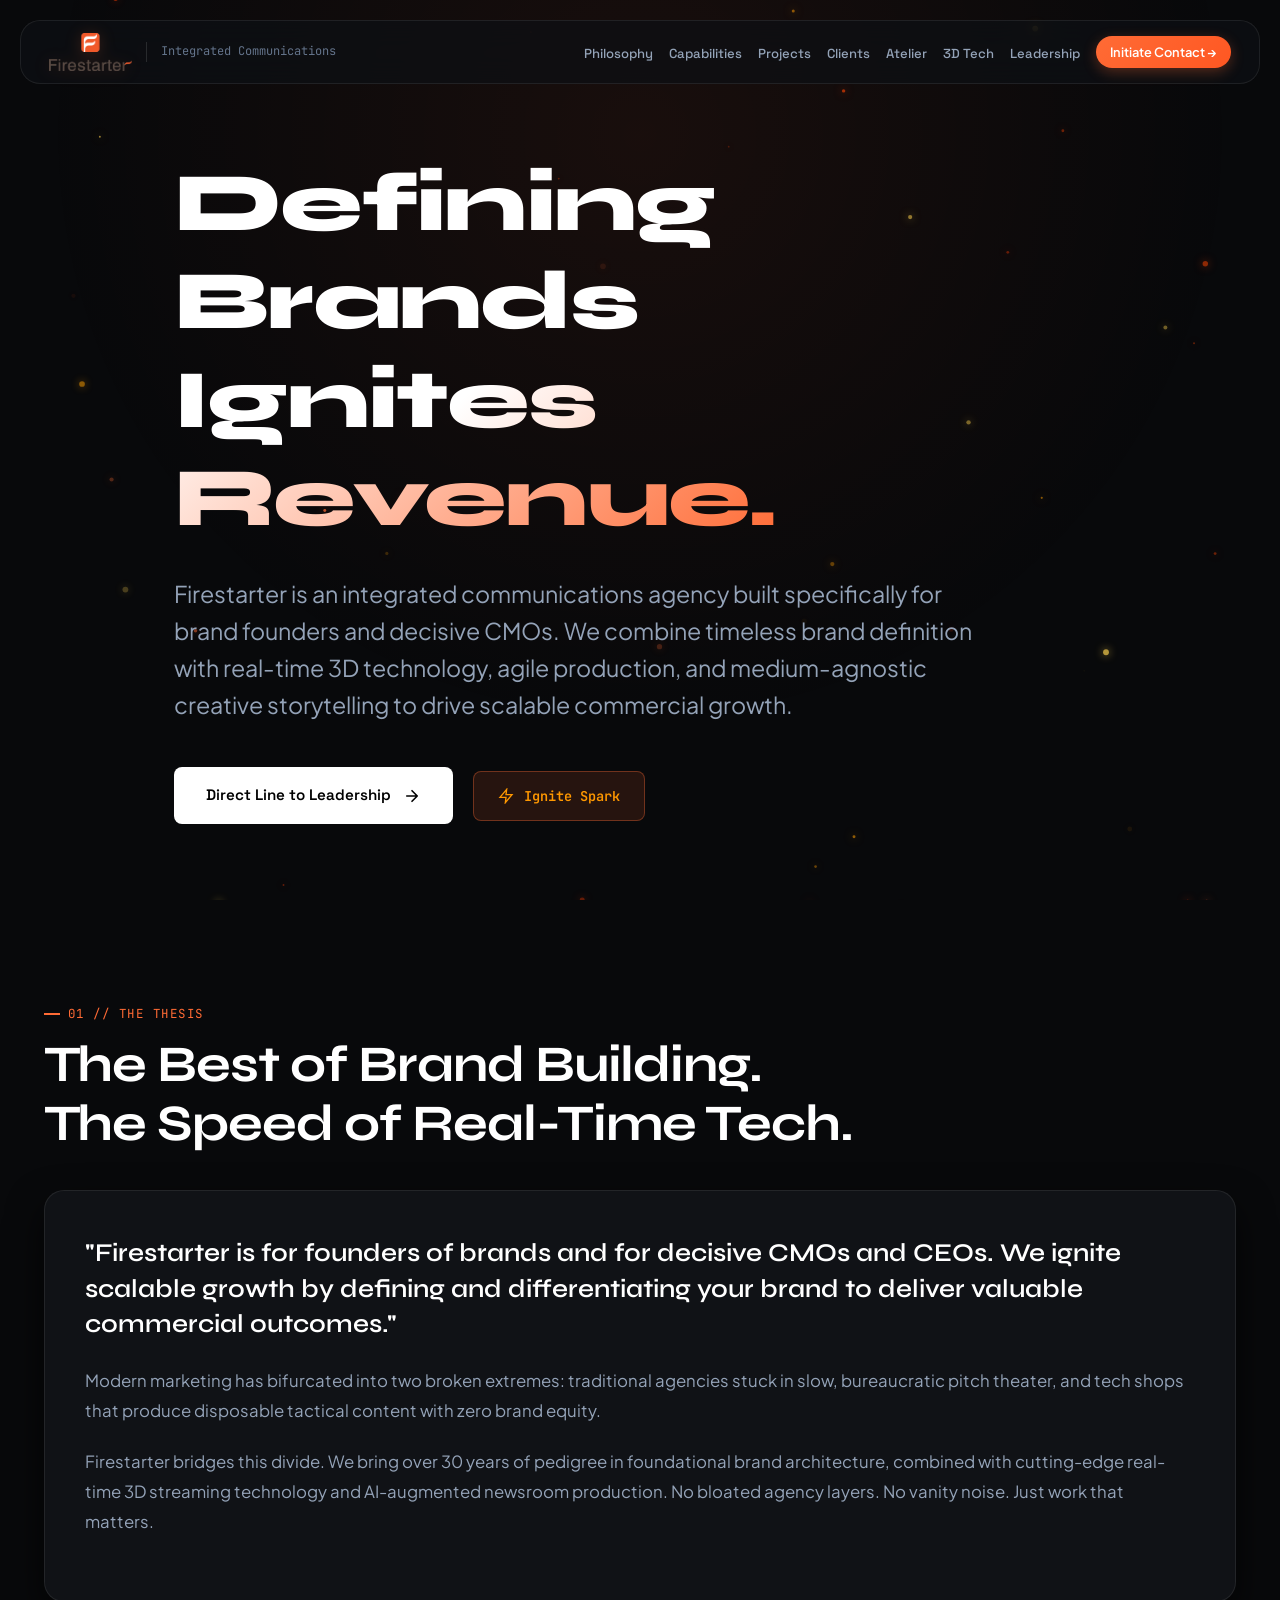
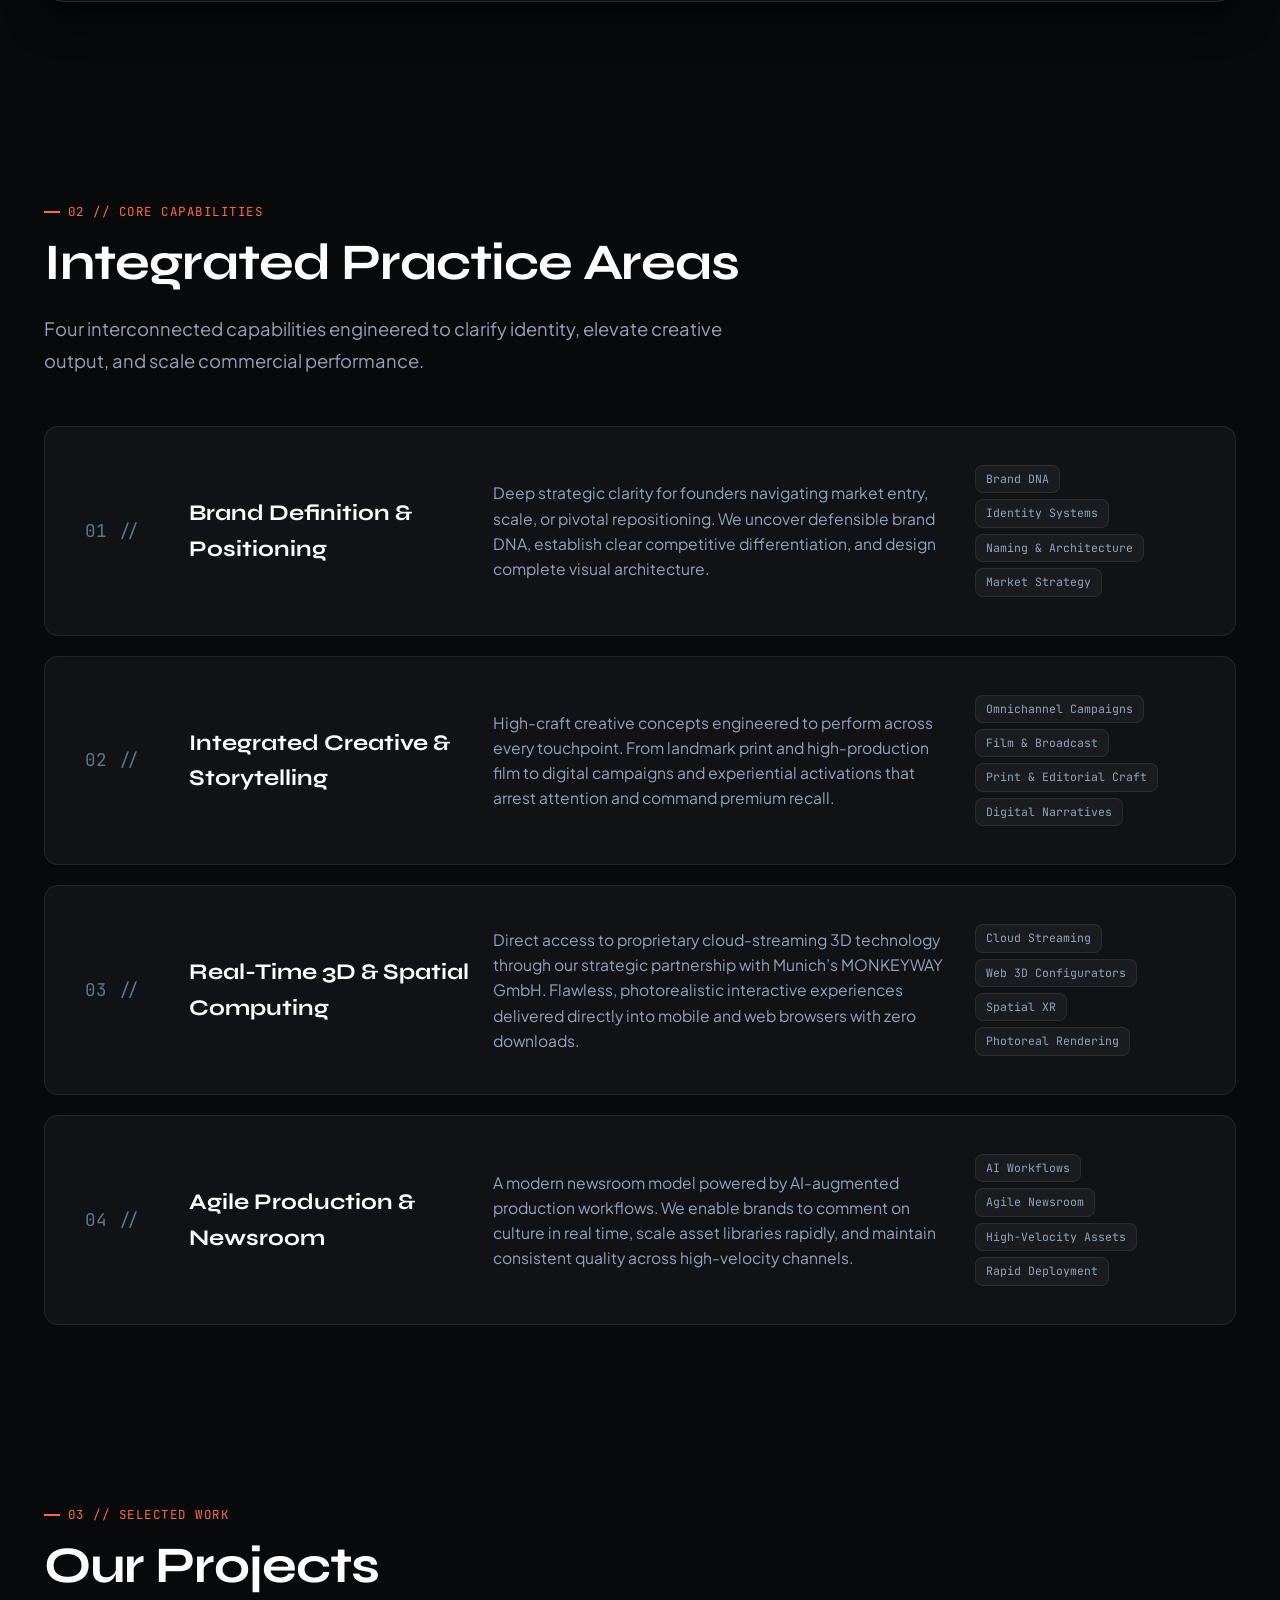
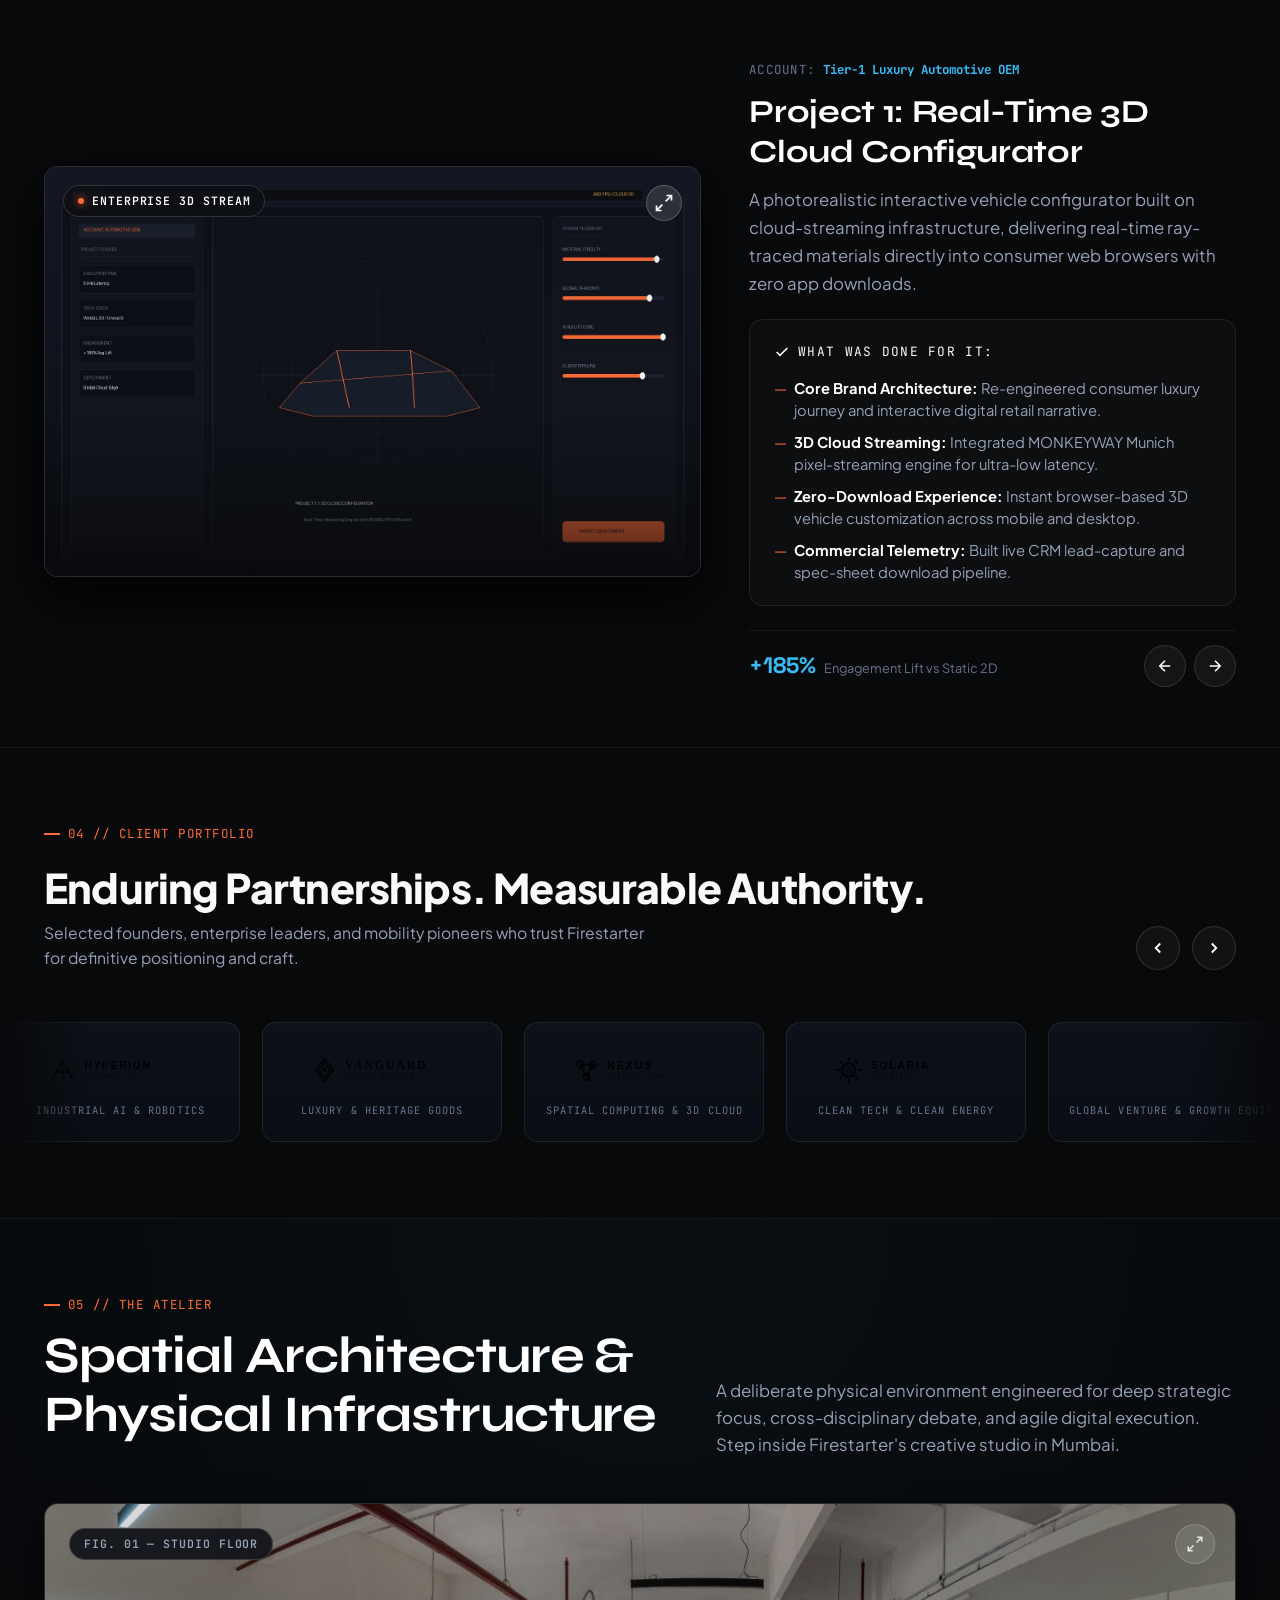
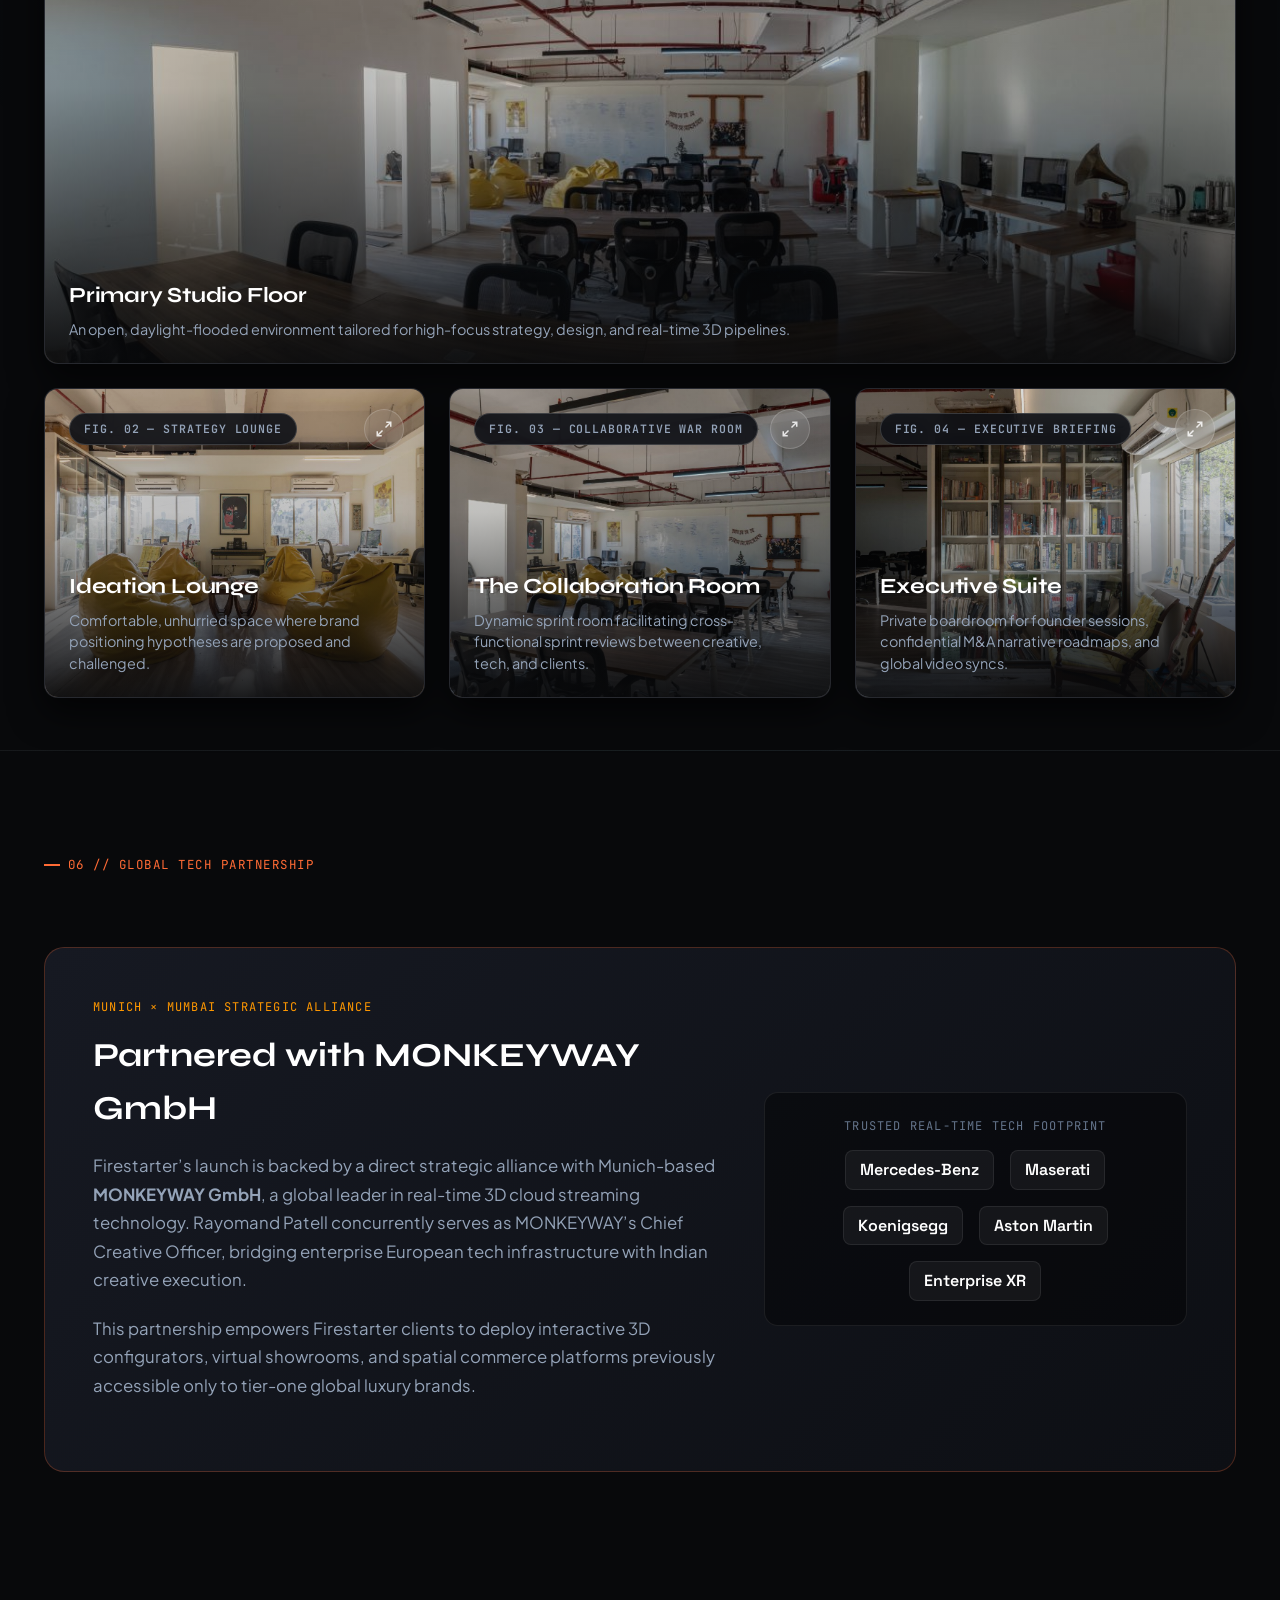
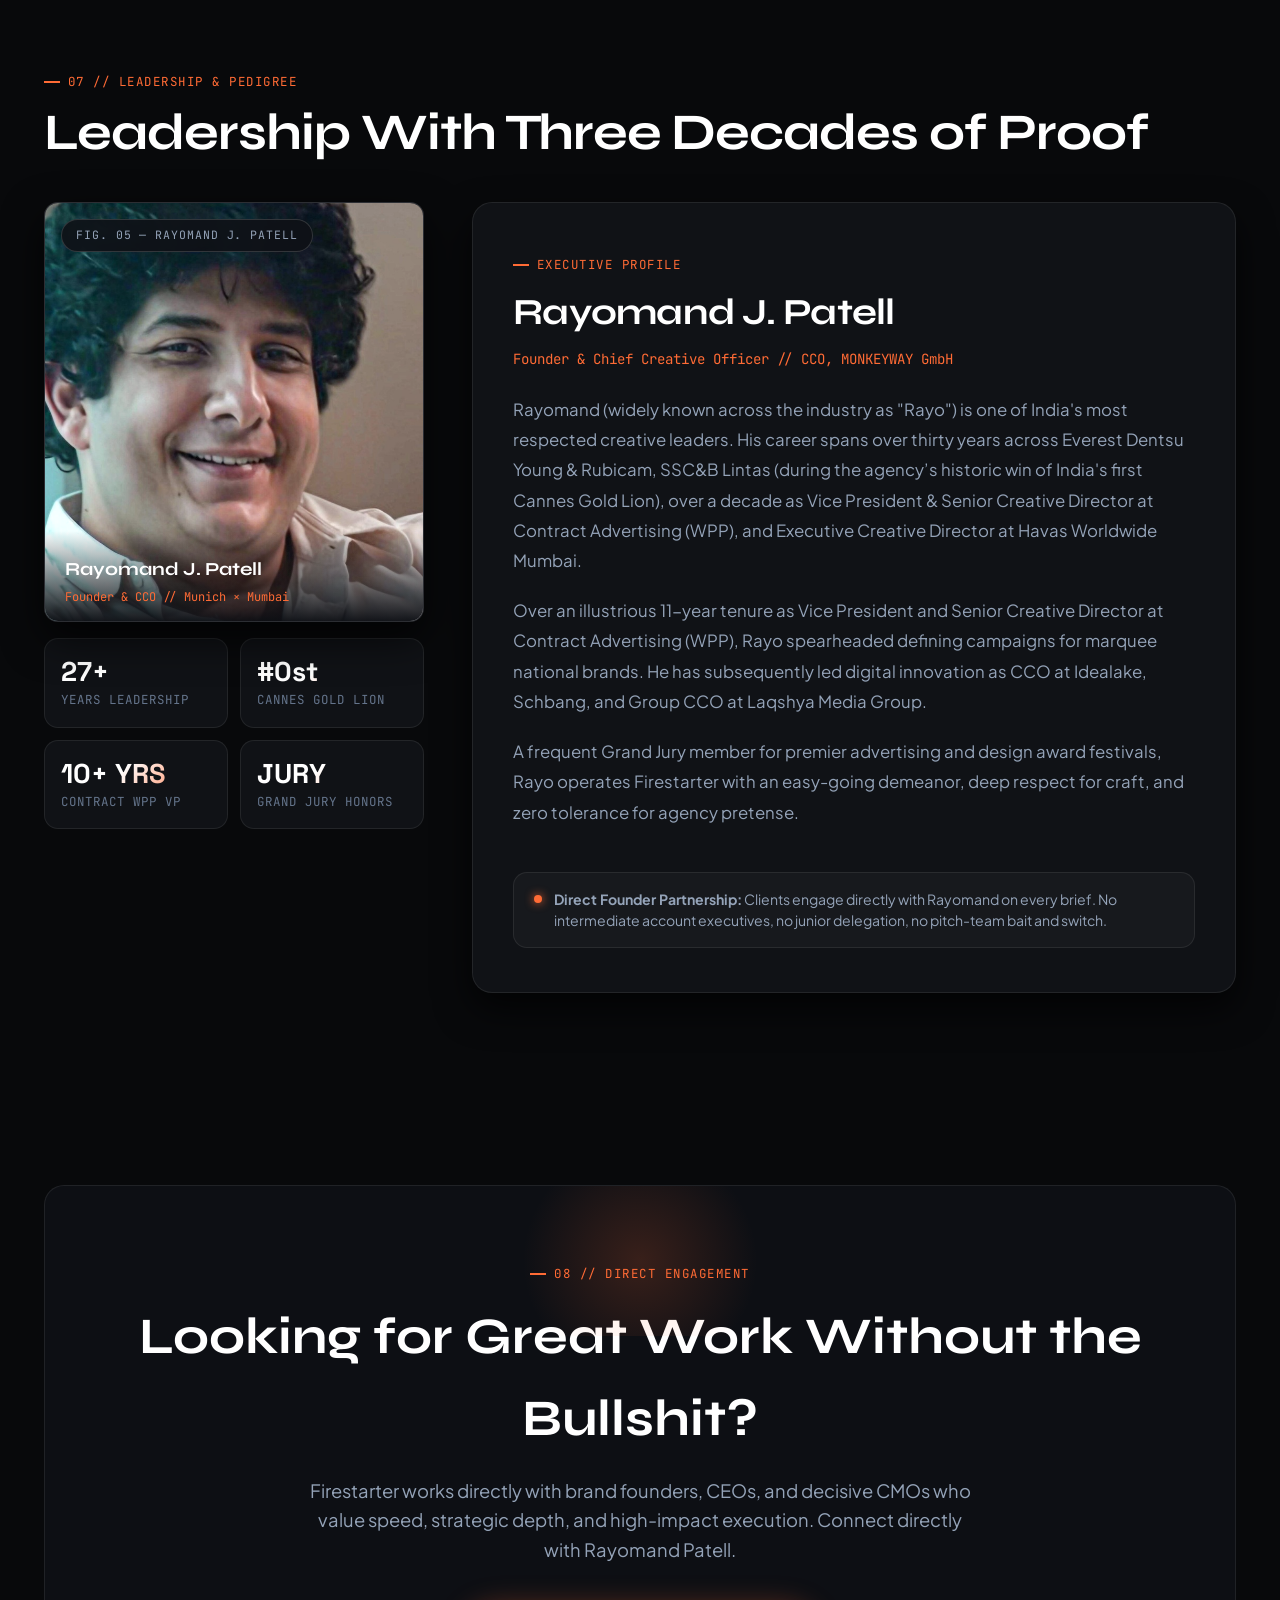
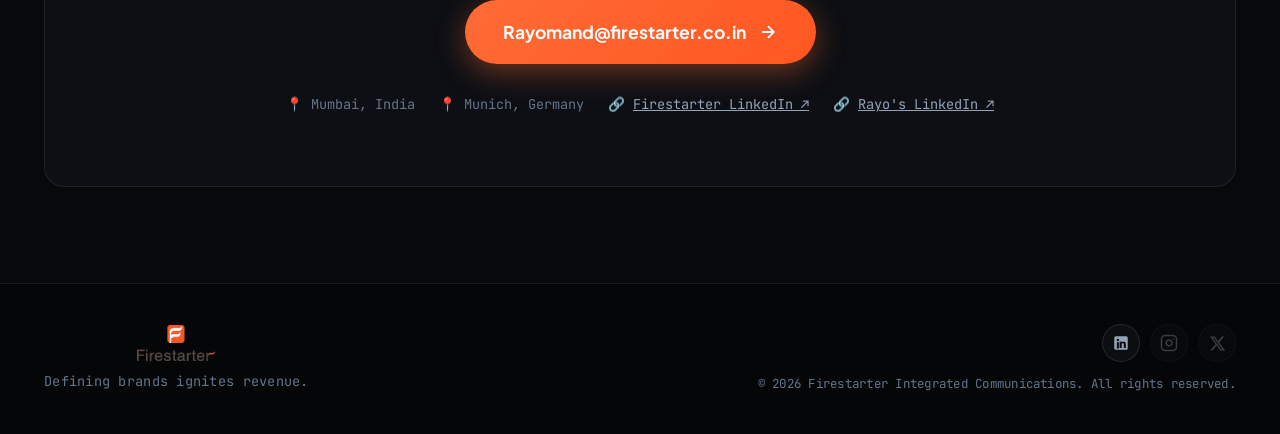
==== commit 633786ac: "Remove project switcher tab pills (01 // Project 1, 02 // Project 2, 03 // Project 3) from Option 1 " ====
--- a/option-2.html
+++ b/option-2.html
@@ -172,19 +172,6 @@
                     <span class="section-kicker">03 // Selected Work</span>
                     <h2 class="section-title">Our Projects</h2>
                 </div>
-                
-                <!-- Project Switcher Tabs -->
-                <div class="project-nav-tabs" id="project-nav-tabs">
-                    <button type="button" class="project-tab-btn active" data-project-idx="0">
-                        <span>01 // Project 1</span>
-                    </button>
-                    <button type="button" class="project-tab-btn" data-project-idx="1">
-                        <span>02 // Project 2</span>
-                    </button>
-                    <button type="button" class="project-tab-btn" data-project-idx="2">
-                        <span>03 // Project 3</span>
-                    </button>
-                </div>
             </div>
 
             <!-- Project Stage Slides -->
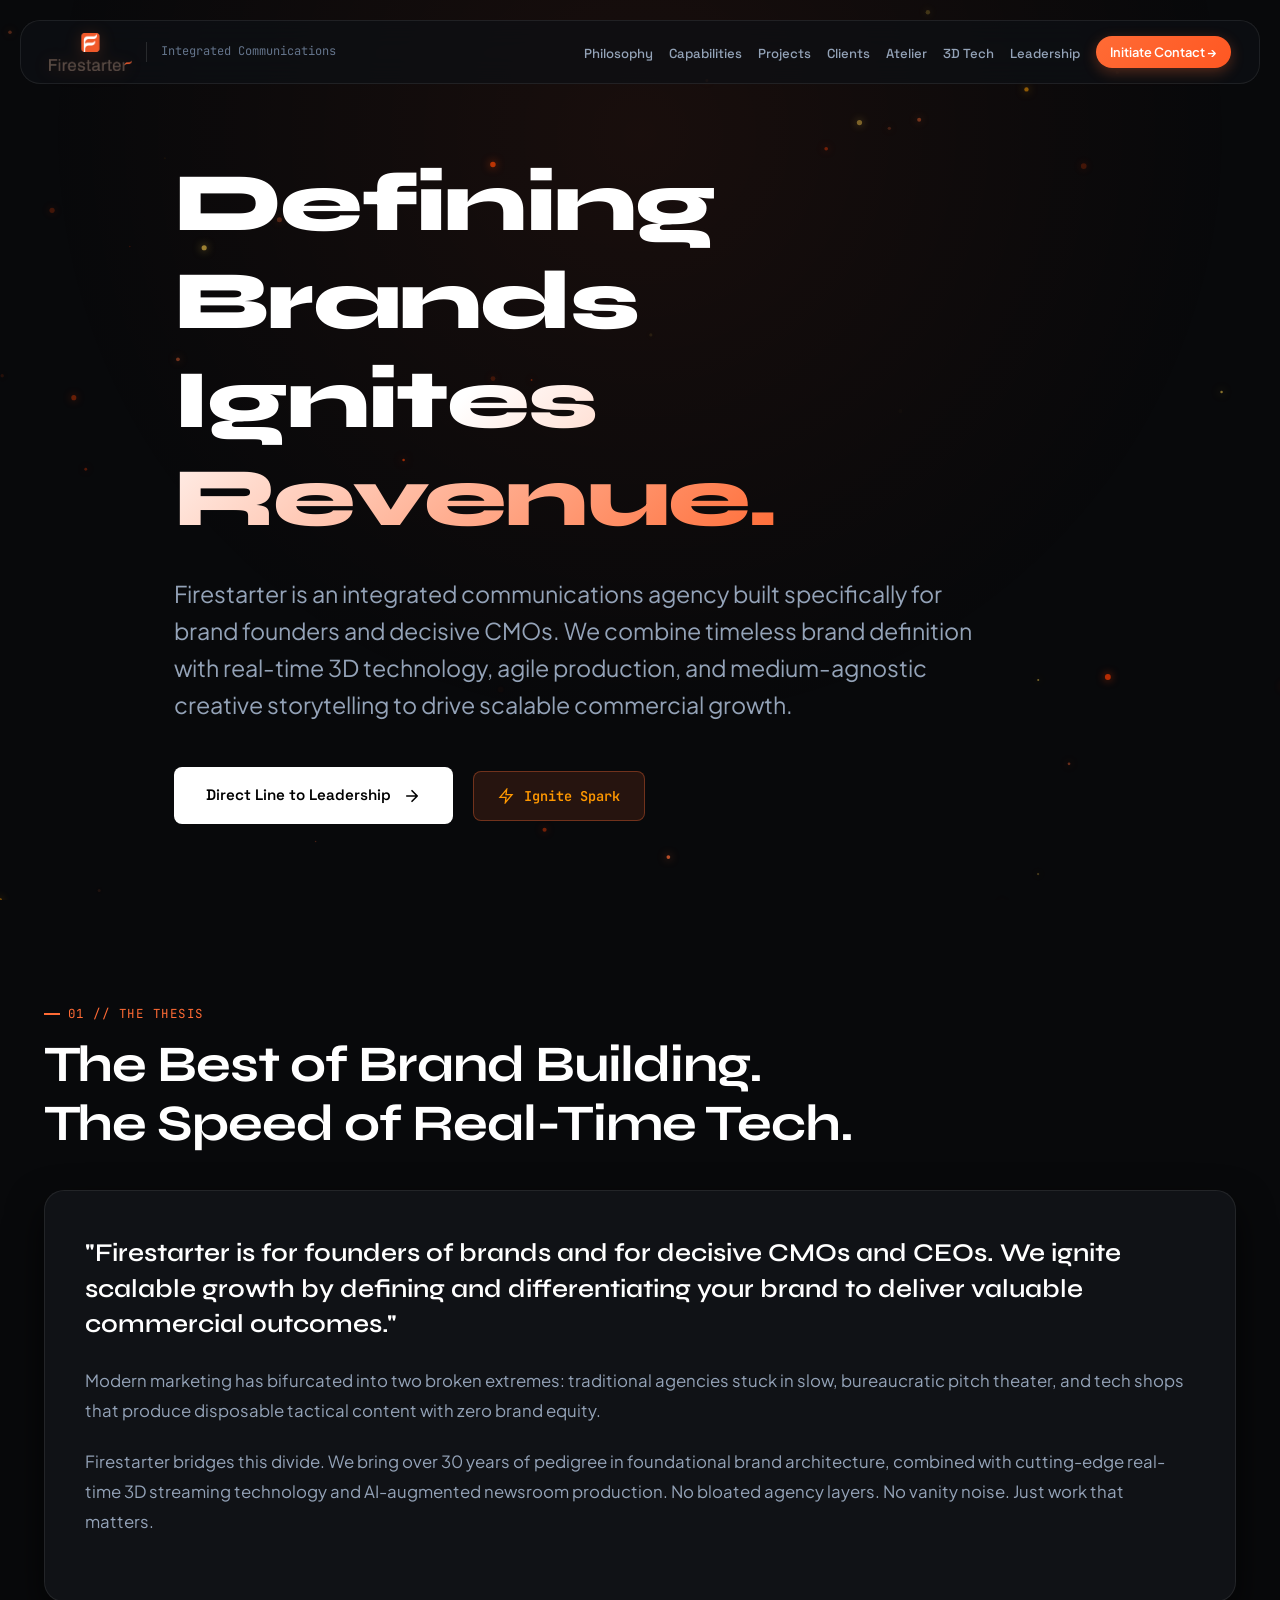
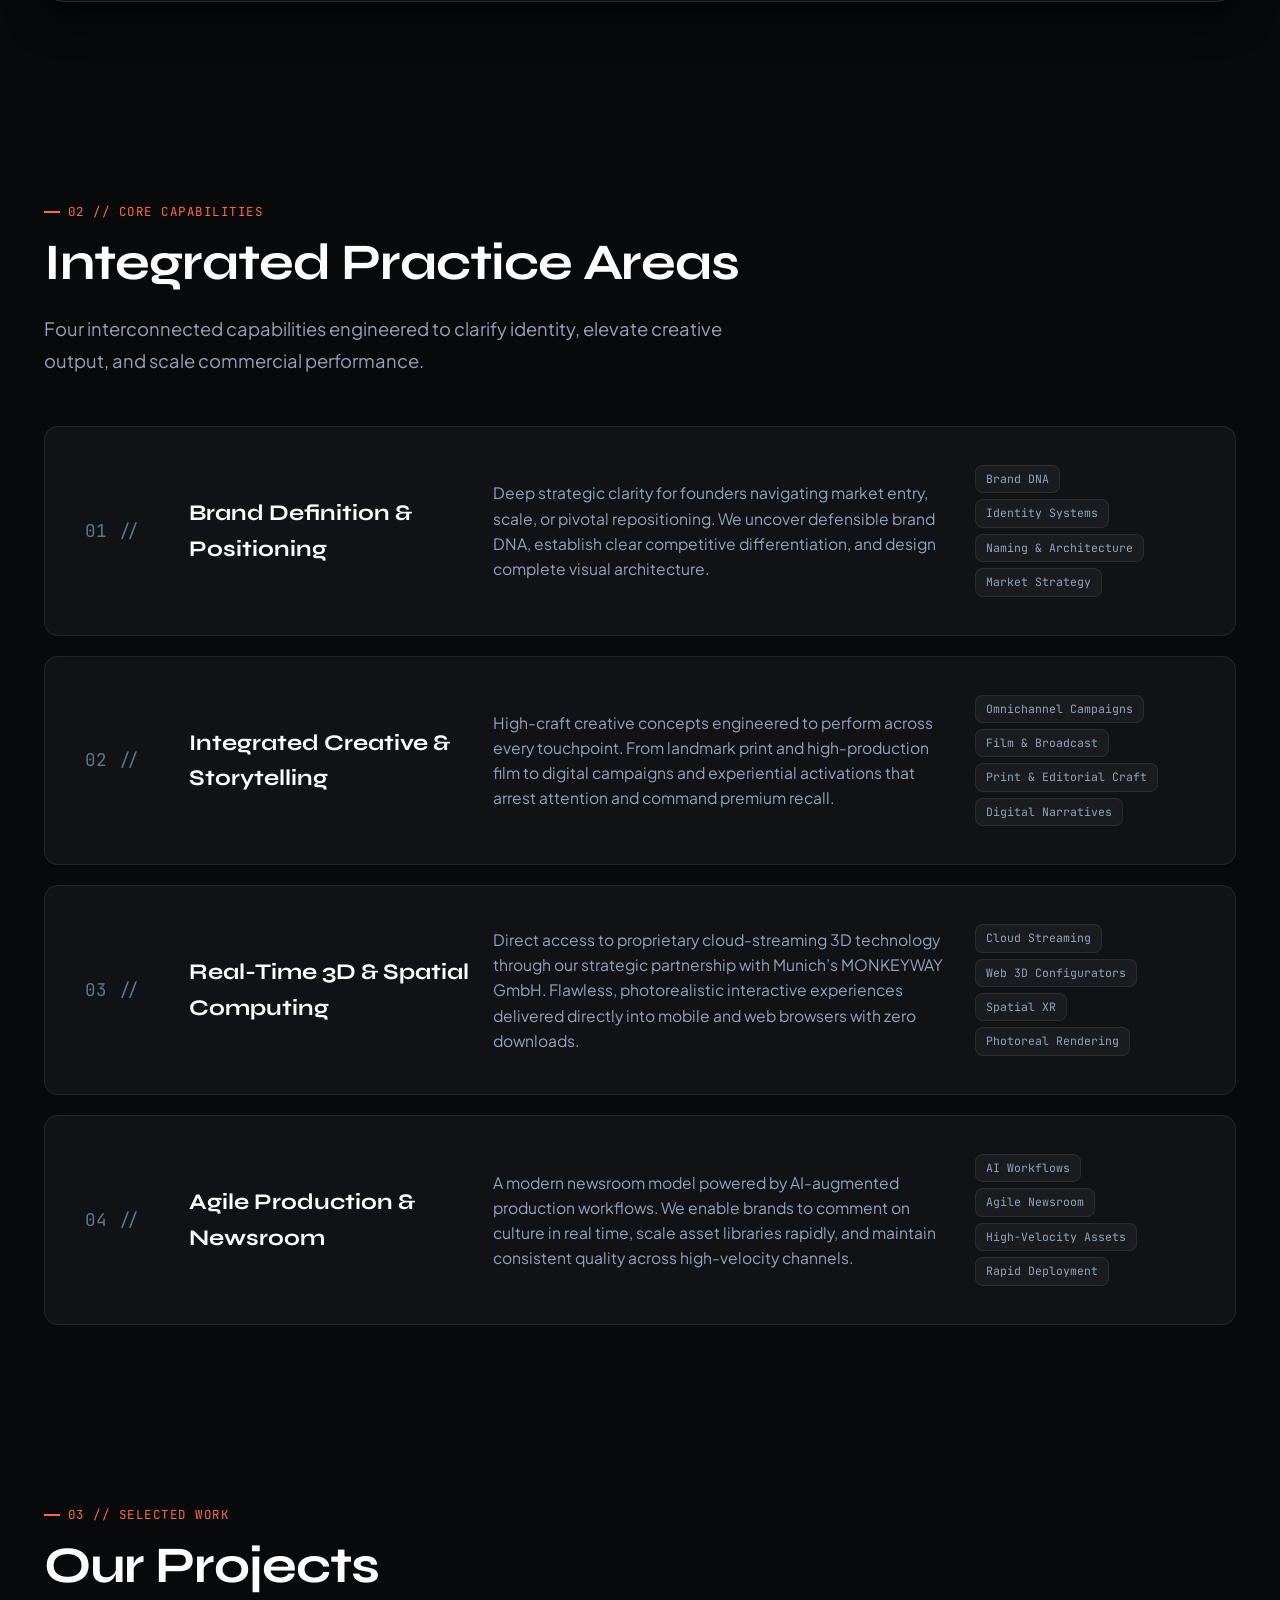
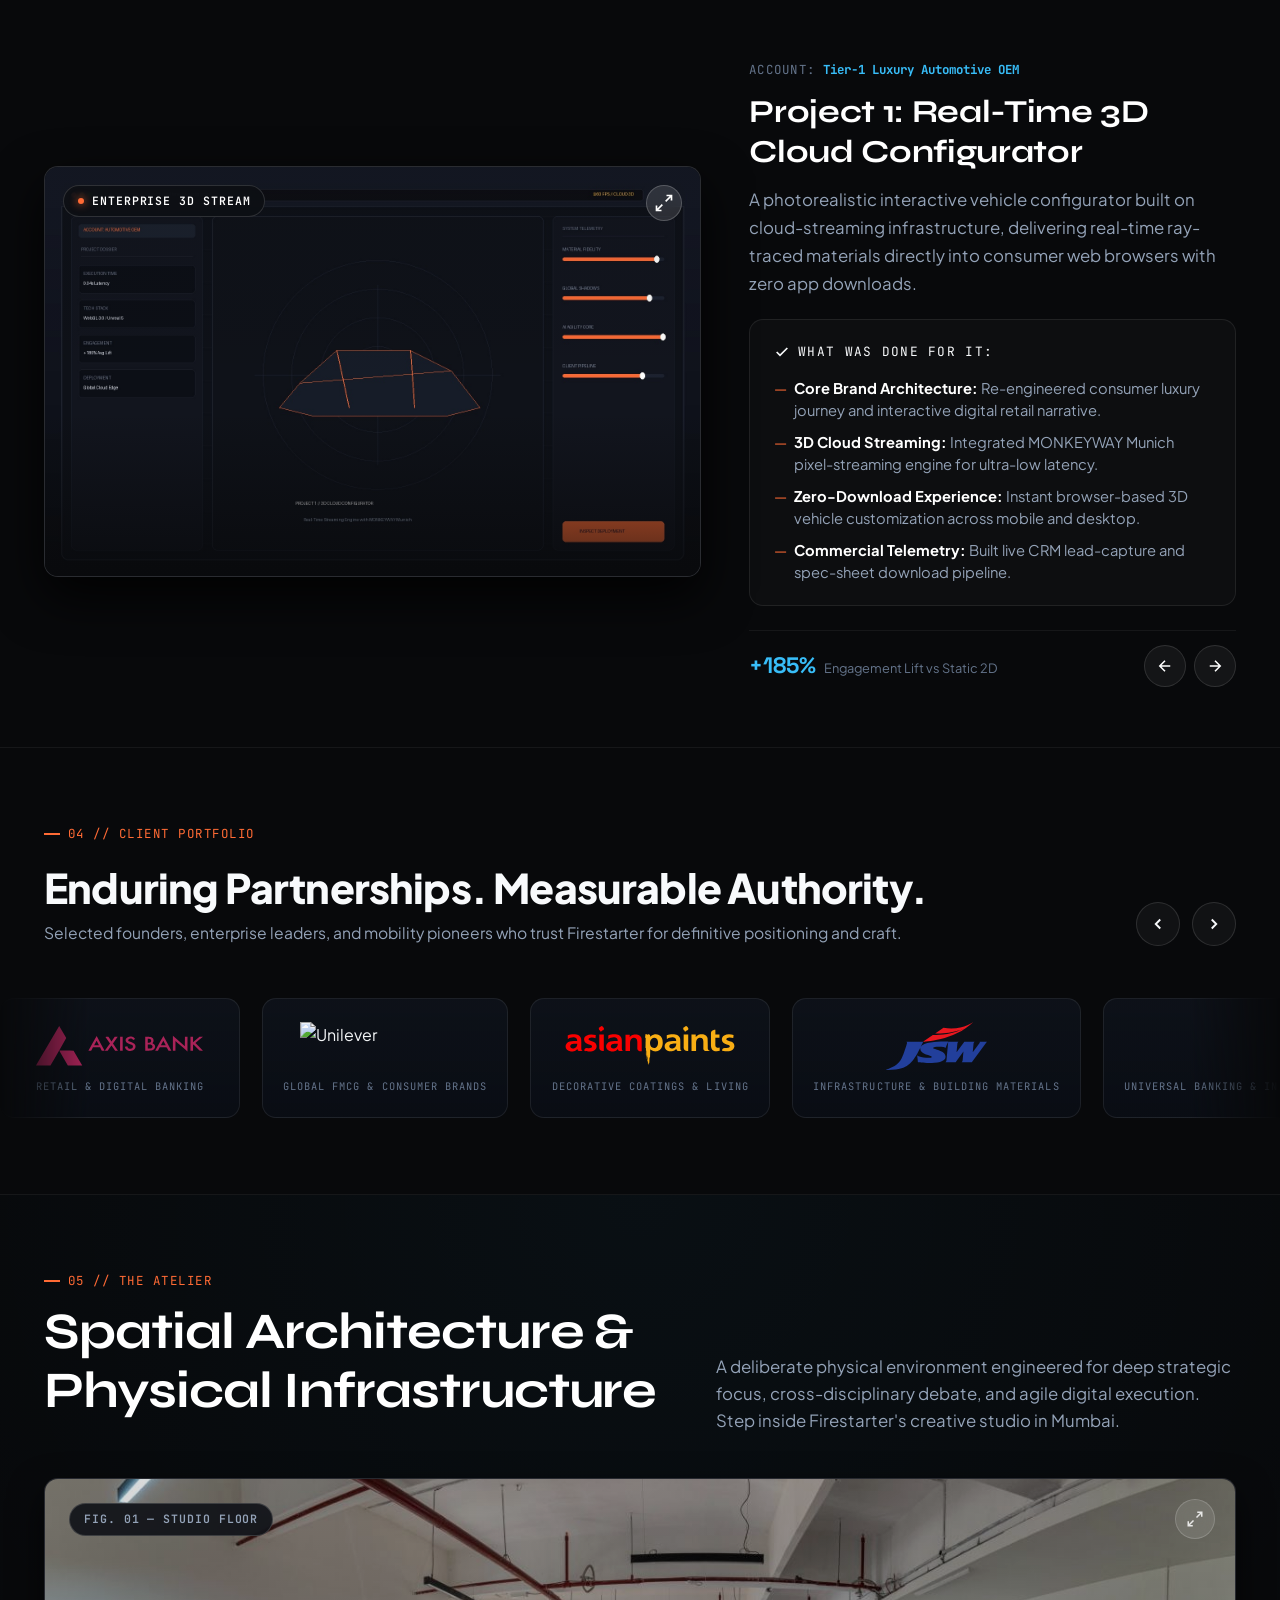
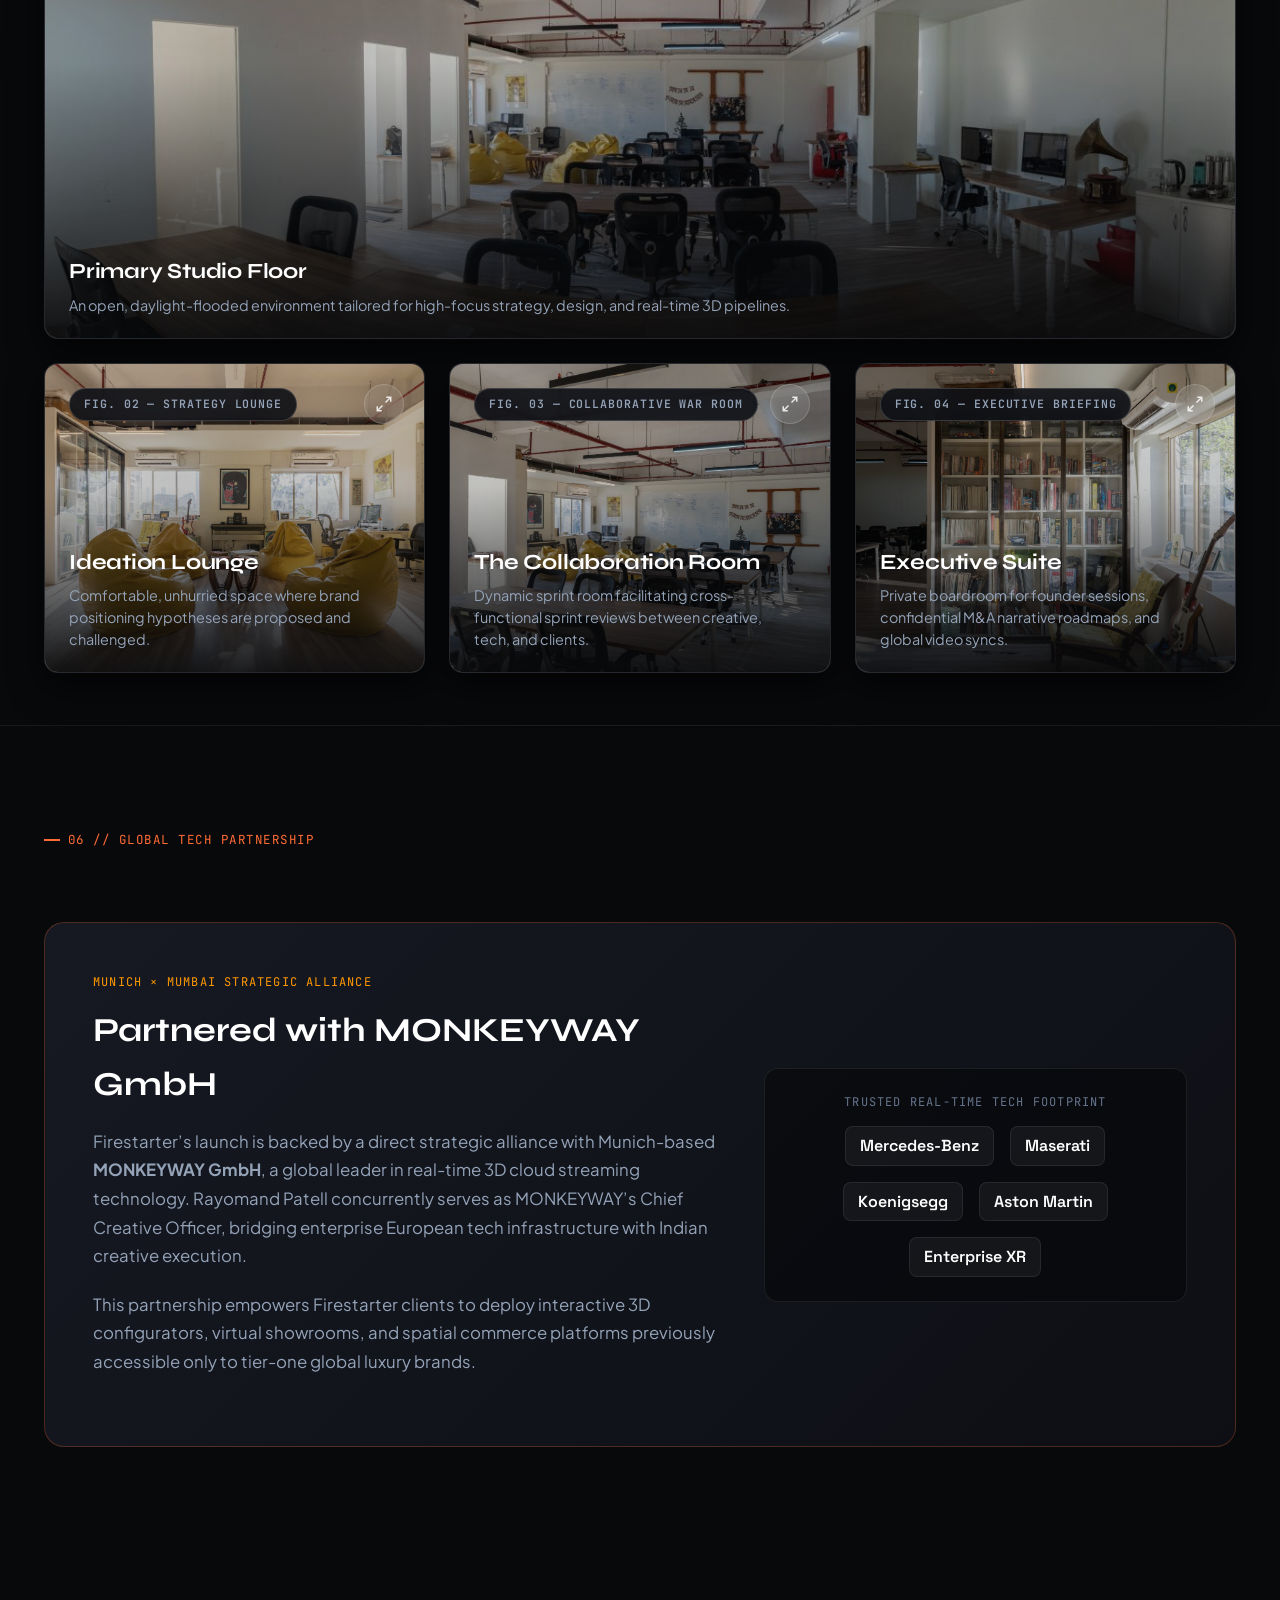
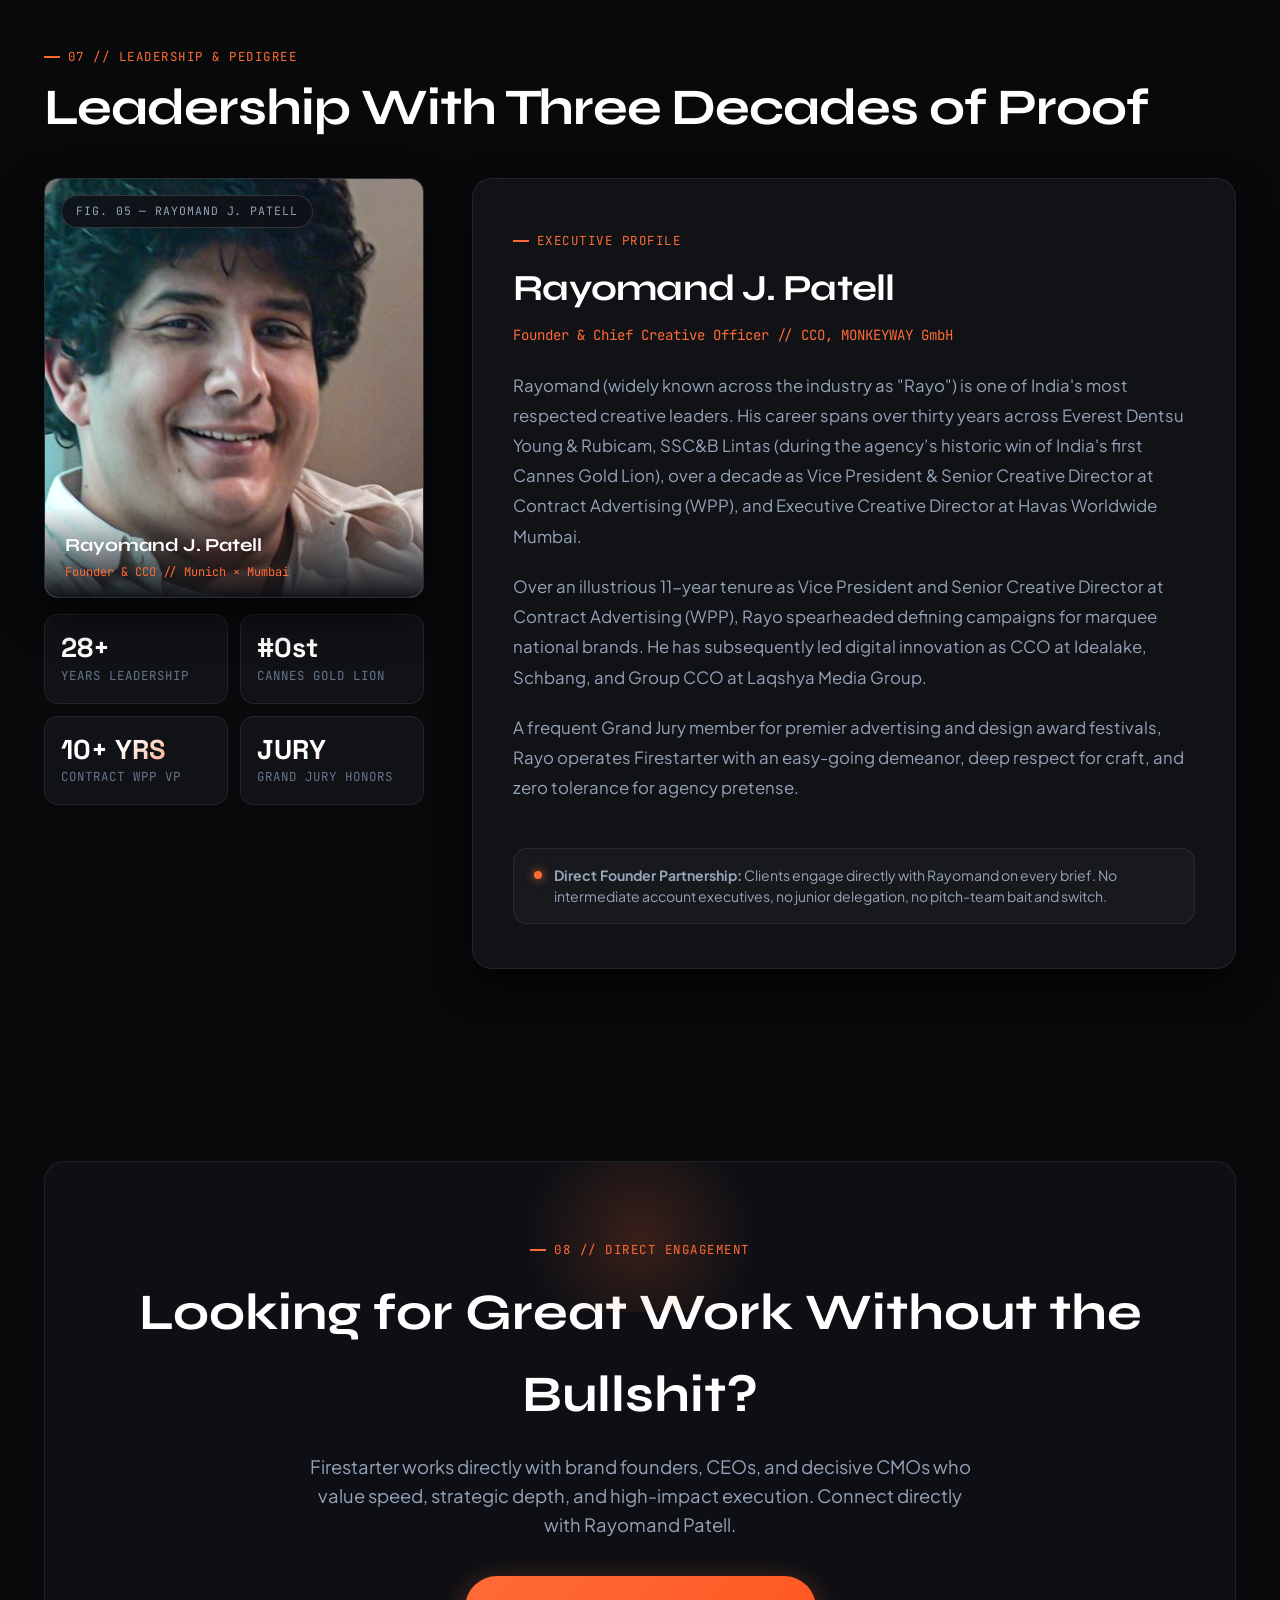
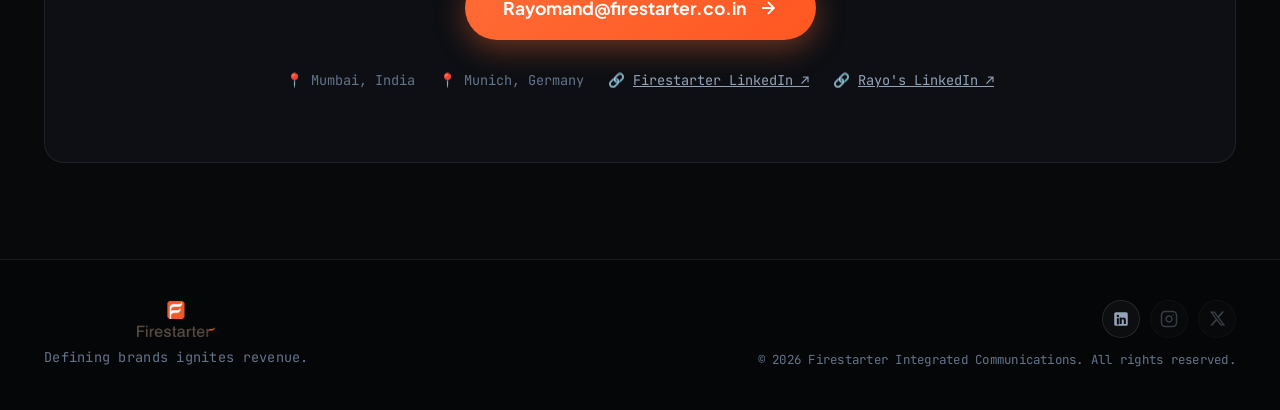
==== commit 628557ac: "Replace dummy client logos with authentic brand SVGs: HDFC Bank, Axis Bank, Unilever, Asian Paints, " ====
--- a/option-2.html
+++ b/option-2.html
@@ -398,84 +398,76 @@
         <div class="clients-marquee-wrapper" aria-label="Client logos carousel">
             <div class="clients-marquee-track">
                 <div class="client-logo-card">
-                    <img src="assets/images/clients/client_01.svg" alt="Aura Mobility" class="client-logo-img" loading="lazy">
-                    <span class="client-card-meta">Electric & Autonomous Mobility</span>
-                </div>
-                <div class="client-logo-card">
-                    <img src="assets/images/clients/client_02.svg" alt="Hyperion Dynamics" class="client-logo-img" loading="lazy">
-                    <span class="client-card-meta">Industrial AI & Robotics</span>
-                </div>
-                <div class="client-logo-card">
-                    <img src="assets/images/clients/client_03.svg" alt="Vanguard Luxe" class="client-logo-img" loading="lazy">
-                    <span class="client-card-meta">Luxury & Heritage Goods</span>
-                </div>
-                <div class="client-logo-card">
-                    <img src="assets/images/clients/client_04.svg" alt="Nexus Spatial" class="client-logo-img" loading="lazy">
-                    <span class="client-card-meta">Spatial Computing & 3D Cloud</span>
-                </div>
-                <div class="client-logo-card">
-                    <img src="assets/images/clients/client_05.svg" alt="Solaria Cleantech" class="client-logo-img" loading="lazy">
-                    <span class="client-card-meta">Clean Tech & Clean Energy</span>
-                </div>
-                <div class="client-logo-card">
-                    <img src="assets/images/clients/client_06.svg" alt="Vertex Capital" class="client-logo-img" loading="lazy">
-                    <span class="client-card-meta">Global Venture & Growth Equity</span>
-                </div>
-                <div class="client-logo-card">
-                    <img src="assets/images/clients/client_07.svg" alt="Aethelred Motors" class="client-logo-img" loading="lazy">
-                    <span class="client-card-meta">Automotive Engineering & Performance</span>
-                </div>
-                <div class="client-logo-card">
-                    <img src="assets/images/clients/client_08.svg" alt="Cyberstream Labs" class="client-logo-img" loading="lazy">
-                    <span class="client-card-meta">Next-Gen Media & Real-Time Broadcast</span>
-                </div>
-                <div class="client-logo-card">
-                    <img src="assets/images/clients/client_09.svg" alt="Kinetic Propulsion" class="client-logo-img" loading="lazy">
-                    <span class="client-card-meta">Advanced Aerodynamics & Materials</span>
-                </div>
-                <div class="client-logo-card">
-                    <img src="assets/images/clients/client_10.svg" alt="Monolith Cloud" class="client-logo-img" loading="lazy">
-                    <span class="client-card-meta">Enterprise Software & Cloud Platforms</span>
-                </div>
-                <div class="client-logo-card">
-                    <img src="assets/images/clients/client_01.svg" alt="Aura Mobility" class="client-logo-img" loading="lazy">
-                    <span class="client-card-meta">Electric & Autonomous Mobility</span>
-                </div>
-                <div class="client-logo-card">
-                    <img src="assets/images/clients/client_02.svg" alt="Hyperion Dynamics" class="client-logo-img" loading="lazy">
-                    <span class="client-card-meta">Industrial AI & Robotics</span>
-                </div>
-                <div class="client-logo-card">
-                    <img src="assets/images/clients/client_03.svg" alt="Vanguard Luxe" class="client-logo-img" loading="lazy">
-                    <span class="client-card-meta">Luxury & Heritage Goods</span>
-                </div>
-                <div class="client-logo-card">
-                    <img src="assets/images/clients/client_04.svg" alt="Nexus Spatial" class="client-logo-img" loading="lazy">
-                    <span class="client-card-meta">Spatial Computing & 3D Cloud</span>
-                </div>
-                <div class="client-logo-card">
-                    <img src="assets/images/clients/client_05.svg" alt="Solaria Cleantech" class="client-logo-img" loading="lazy">
-                    <span class="client-card-meta">Clean Tech & Clean Energy</span>
-                </div>
-                <div class="client-logo-card">
-                    <img src="assets/images/clients/client_06.svg" alt="Vertex Capital" class="client-logo-img" loading="lazy">
-                    <span class="client-card-meta">Global Venture & Growth Equity</span>
-                </div>
-                <div class="client-logo-card">
-                    <img src="assets/images/clients/client_07.svg" alt="Aethelred Motors" class="client-logo-img" loading="lazy">
-                    <span class="client-card-meta">Automotive Engineering & Performance</span>
-                </div>
-                <div class="client-logo-card">
-                    <img src="assets/images/clients/client_08.svg" alt="Cyberstream Labs" class="client-logo-img" loading="lazy">
-                    <span class="client-card-meta">Next-Gen Media & Real-Time Broadcast</span>
-                </div>
-                <div class="client-logo-card">
-                    <img src="assets/images/clients/client_09.svg" alt="Kinetic Propulsion" class="client-logo-img" loading="lazy">
-                    <span class="client-card-meta">Advanced Aerodynamics & Materials</span>
-                </div>
-                <div class="client-logo-card">
-                    <img src="assets/images/clients/client_10.svg" alt="Monolith Cloud" class="client-logo-img" loading="lazy">
-                    <span class="client-card-meta">Enterprise Software & Cloud Platforms</span>
+                    <img src="assets/images/clients/hdfc_bank.svg" alt="HDFC Bank" class="client-logo-img" loading="lazy">
+                    <span class="client-card-meta">Banking & Financial Services</span>
+                </div>
+                <div class="client-logo-card">
+                    <img src="assets/images/clients/axis_bank.svg" alt="Axis Bank" class="client-logo-img" loading="lazy">
+                    <span class="client-card-meta">Retail & Digital Banking</span>
+                </div>
+                <div class="client-logo-card">
+                    <img src="assets/images/clients/unilever.svg" alt="Unilever" class="client-logo-img" loading="lazy">
+                    <span class="client-card-meta">Global FMCG & Consumer Brands</span>
+                </div>
+                <div class="client-logo-card">
+                    <img src="assets/images/clients/asian_paints.svg" alt="Asian Paints" class="client-logo-img" loading="lazy">
+                    <span class="client-card-meta">Decorative Coatings & Living</span>
+                </div>
+                <div class="client-logo-card">
+                    <img src="assets/images/clients/jsw_cement.svg" alt="JSW Cement" class="client-logo-img" loading="lazy">
+                    <span class="client-card-meta">Infrastructure & Building Materials</span>
+                </div>
+                <div class="client-logo-card">
+                    <img src="assets/images/clients/bandhan_bank.svg" alt="Bandhan Bank" class="client-logo-img" loading="lazy">
+                    <span class="client-card-meta">Universal Banking & Inclusion</span>
+                </div>
+                <div class="client-logo-card">
+                    <img src="assets/images/clients/hdfc_bank.svg" alt="HDFC Bank" class="client-logo-img" loading="lazy">
+                    <span class="client-card-meta">Banking & Financial Services</span>
+                </div>
+                <div class="client-logo-card">
+                    <img src="assets/images/clients/axis_bank.svg" alt="Axis Bank" class="client-logo-img" loading="lazy">
+                    <span class="client-card-meta">Retail & Digital Banking</span>
+                </div>
+                <div class="client-logo-card">
+                    <img src="assets/images/clients/unilever.svg" alt="Unilever" class="client-logo-img" loading="lazy">
+                    <span class="client-card-meta">Global FMCG & Consumer Brands</span>
+                </div>
+                <div class="client-logo-card">
+                    <img src="assets/images/clients/asian_paints.svg" alt="Asian Paints" class="client-logo-img" loading="lazy">
+                    <span class="client-card-meta">Decorative Coatings & Living</span>
+                </div>
+                <div class="client-logo-card">
+                    <img src="assets/images/clients/jsw_cement.svg" alt="JSW Cement" class="client-logo-img" loading="lazy">
+                    <span class="client-card-meta">Infrastructure & Building Materials</span>
+                </div>
+                <div class="client-logo-card">
+                    <img src="assets/images/clients/bandhan_bank.svg" alt="Bandhan Bank" class="client-logo-img" loading="lazy">
+                    <span class="client-card-meta">Universal Banking & Inclusion</span>
+                </div>
+                <div class="client-logo-card">
+                    <img src="assets/images/clients/hdfc_bank.svg" alt="HDFC Bank" class="client-logo-img" loading="lazy">
+                    <span class="client-card-meta">Banking & Financial Services</span>
+                </div>
+                <div class="client-logo-card">
+                    <img src="assets/images/clients/axis_bank.svg" alt="Axis Bank" class="client-logo-img" loading="lazy">
+                    <span class="client-card-meta">Retail & Digital Banking</span>
+                </div>
+                <div class="client-logo-card">
+                    <img src="assets/images/clients/unilever.svg" alt="Unilever" class="client-logo-img" loading="lazy">
+                    <span class="client-card-meta">Global FMCG & Consumer Brands</span>
+                </div>
+                <div class="client-logo-card">
+                    <img src="assets/images/clients/asian_paints.svg" alt="Asian Paints" class="client-logo-img" loading="lazy">
+                    <span class="client-card-meta">Decorative Coatings & Living</span>
+                </div>
+                <div class="client-logo-card">
+                    <img src="assets/images/clients/jsw_cement.svg" alt="JSW Cement" class="client-logo-img" loading="lazy">
+                    <span class="client-card-meta">Infrastructure & Building Materials</span>
+                </div>
+                <div class="client-logo-card">
+                    <img src="assets/images/clients/bandhan_bank.svg" alt="Bandhan Bank" class="client-logo-img" loading="lazy">
+                    <span class="client-card-meta">Universal Banking & Inclusion</span>
                 </div>
             </div>
         </div>
--- a/assets/css/shared.css
+++ b/assets/css/shared.css
@@ -1092,9 +1092,13 @@
     margin: 8px 0 10px;
 }
 
+.clients-title-group {
+    flex: 1;
+}
+
 .clients-title-group p {
     color: var(--text-secondary);
-    max-width: 620px;
+    max-width: 100%;
     font-size: 0.98rem;
     line-height: 1.55;
 }
@@ -1175,12 +1179,12 @@
     width: 170px;
     height: 48px;
     object-fit: contain;
-    filter: brightness(0.85) grayscale(25%);
+    filter: brightness(0.96) contrast(104%);
     transition: filter 0.35s ease, transform 0.35s ease;
 }
 
 .client-logo-card:hover .client-logo-img {
-    filter: brightness(1.15) grayscale(0%);
+    filter: brightness(1.12) contrast(110%);
     transform: scale(1.04);
 }
 
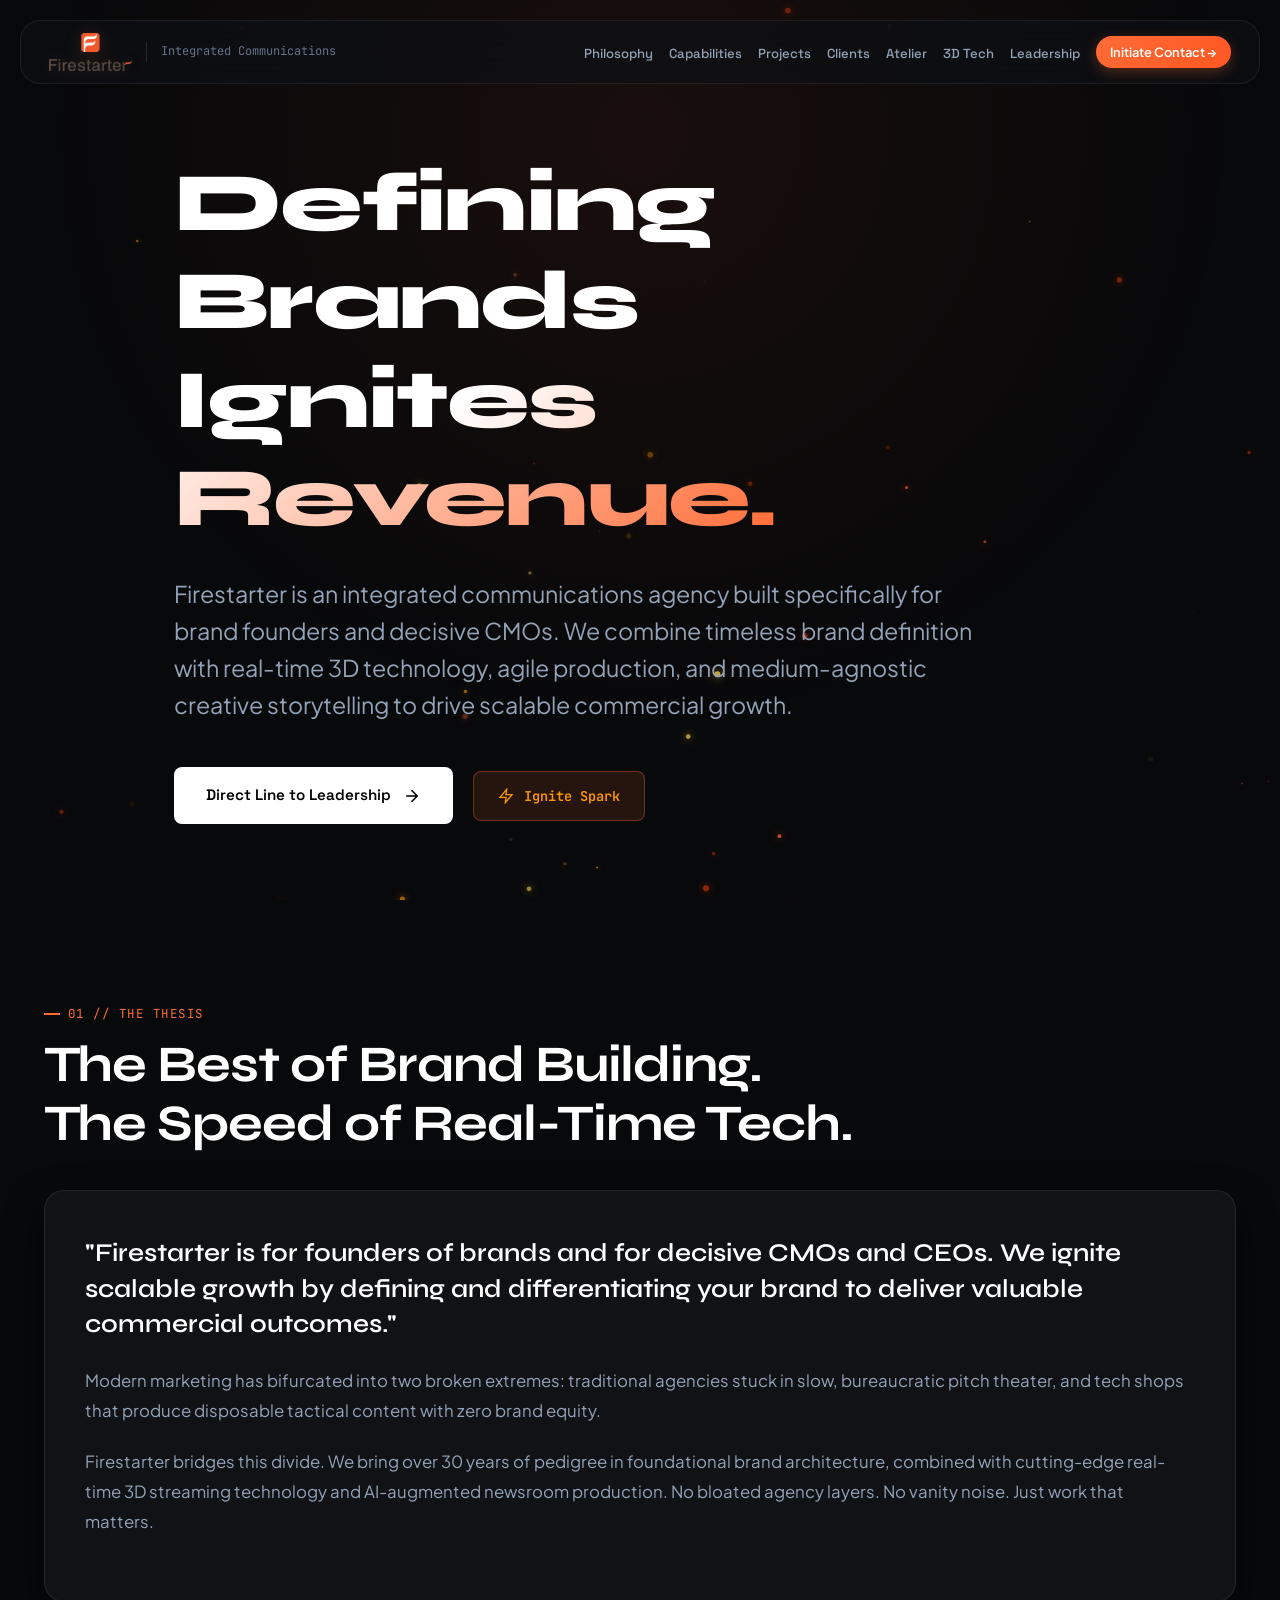
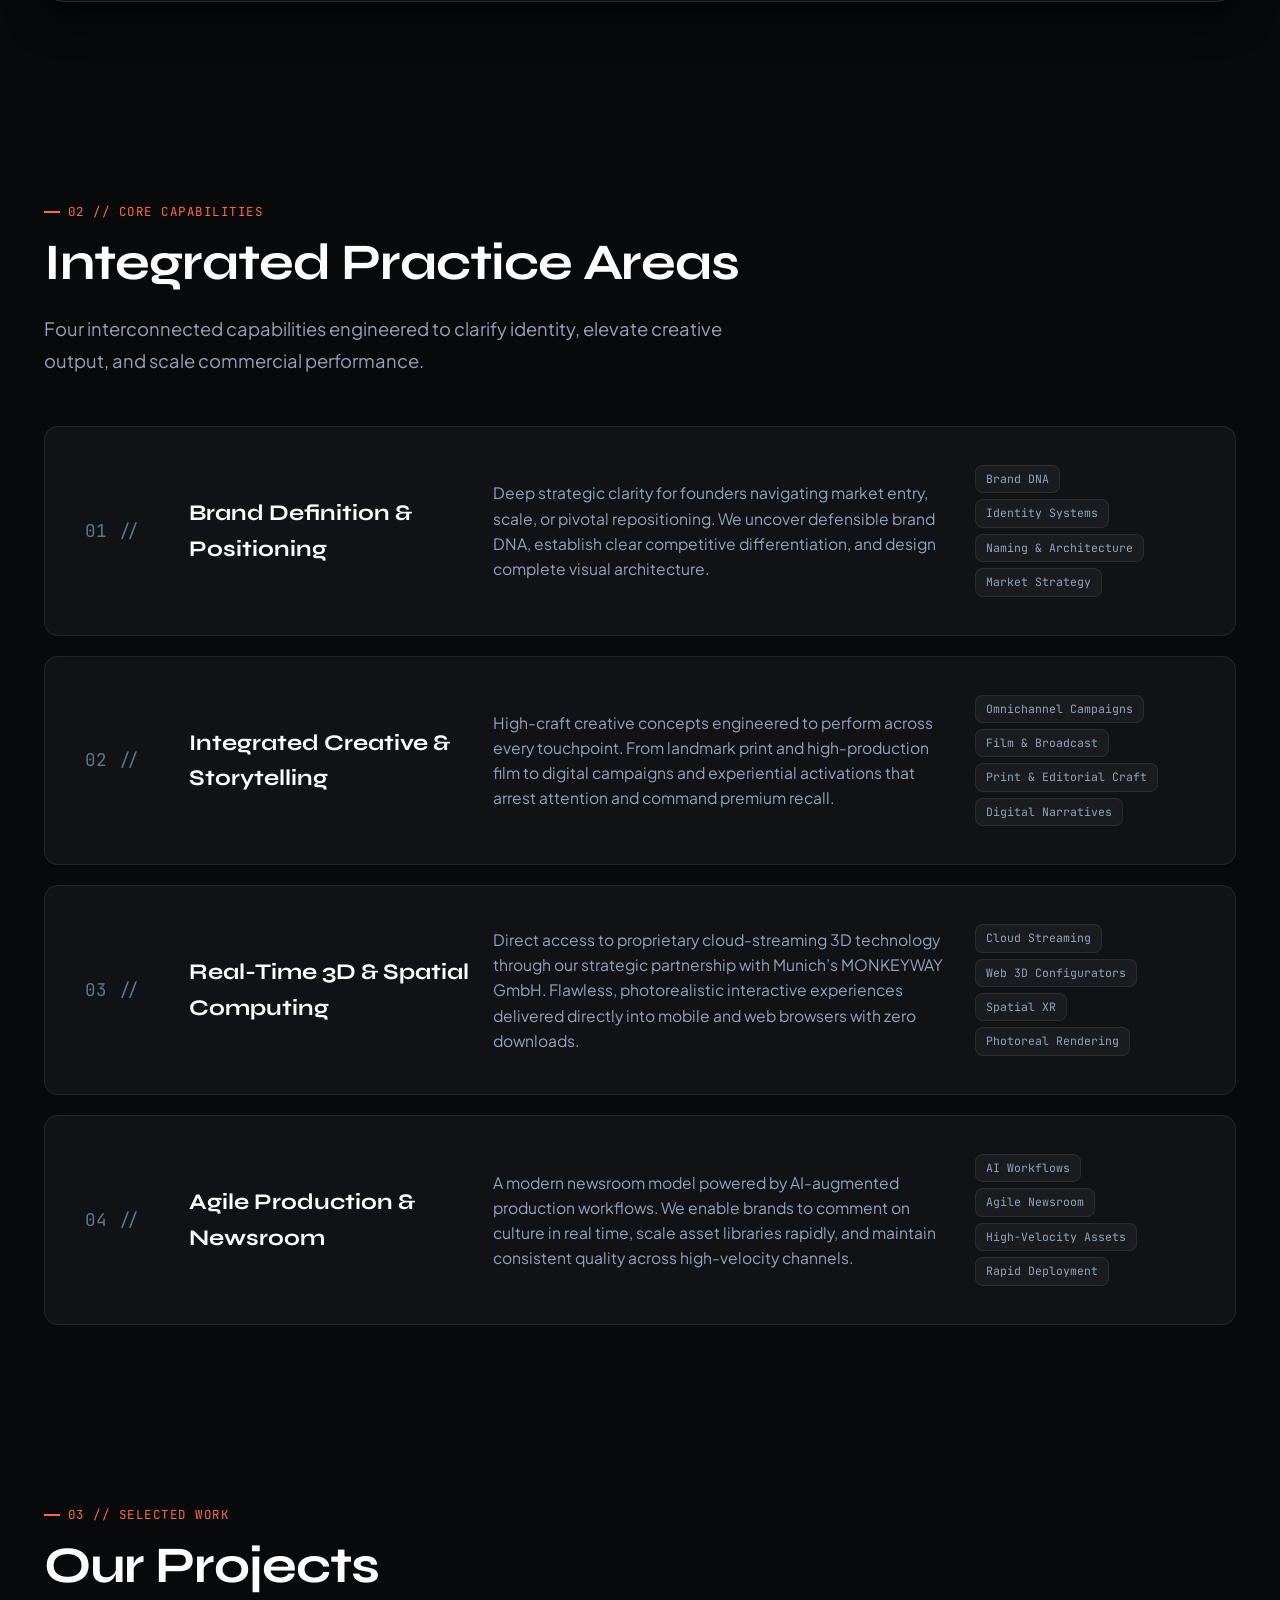
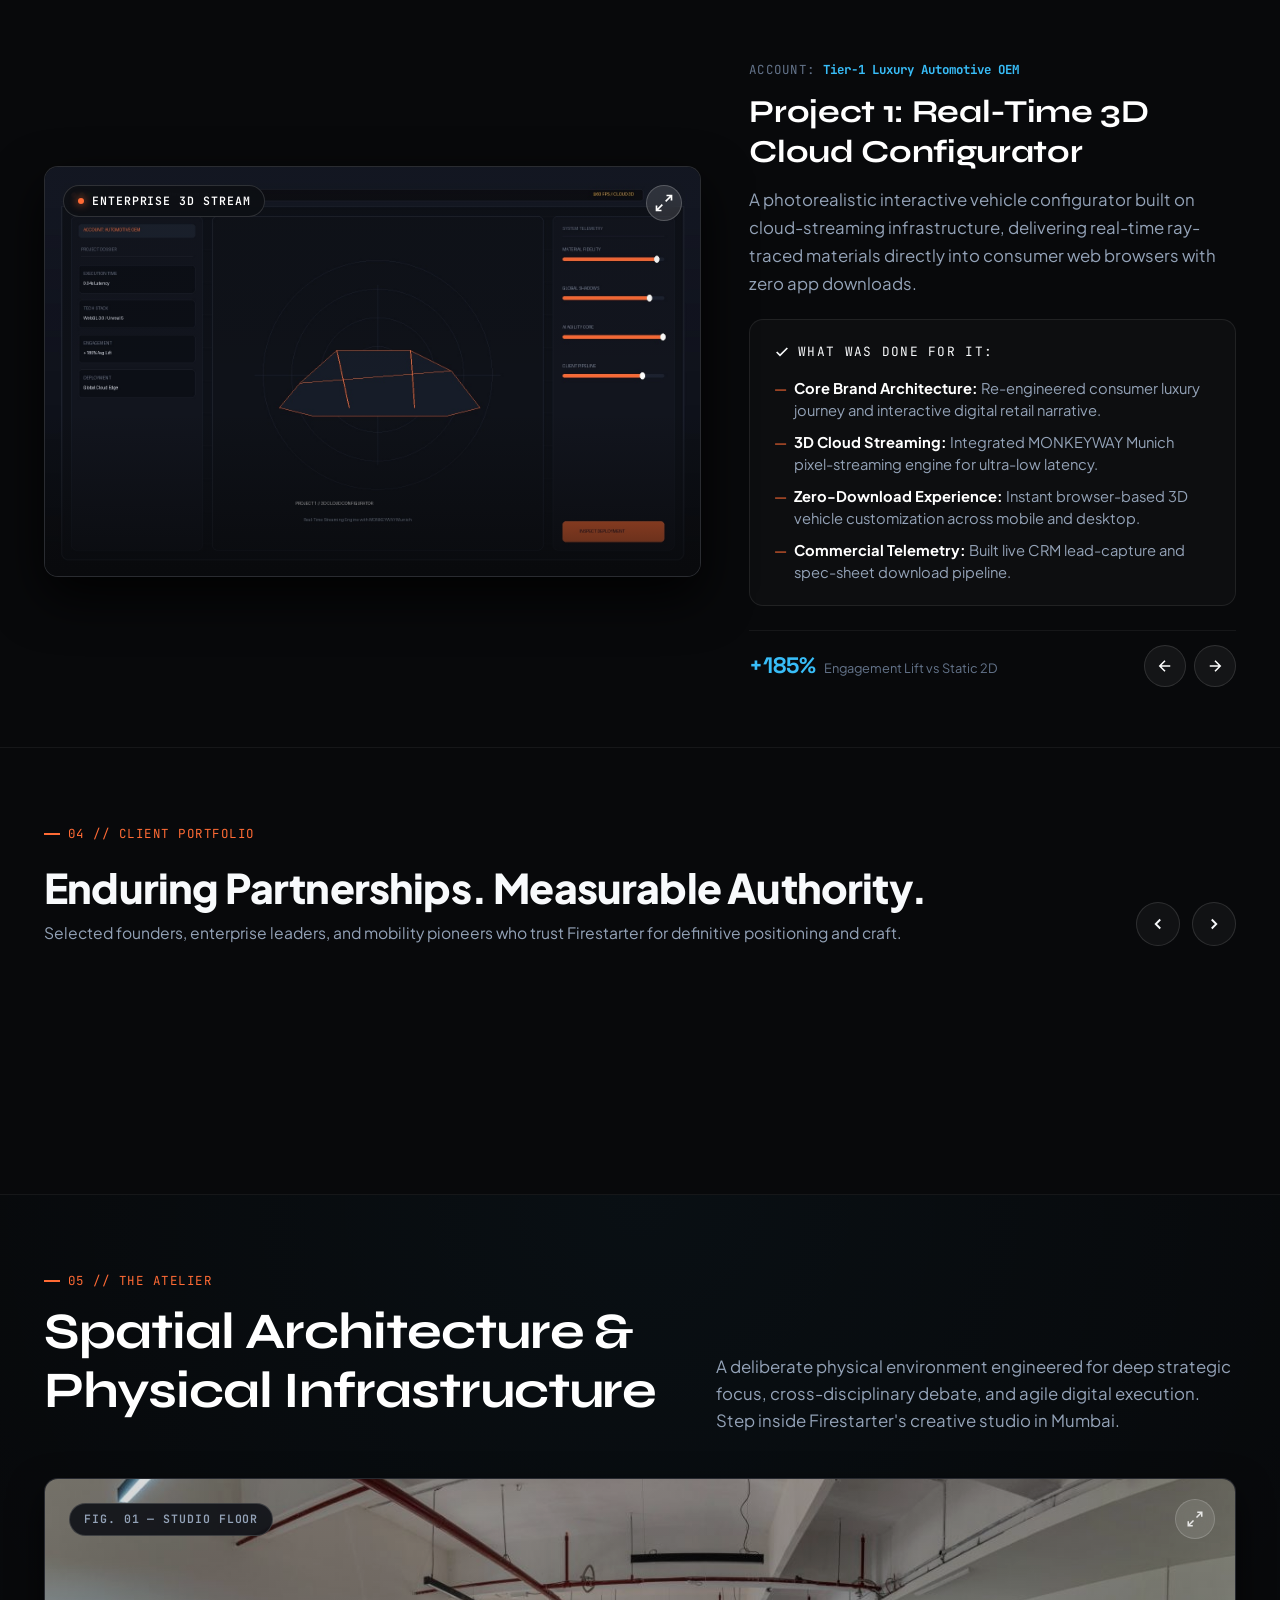
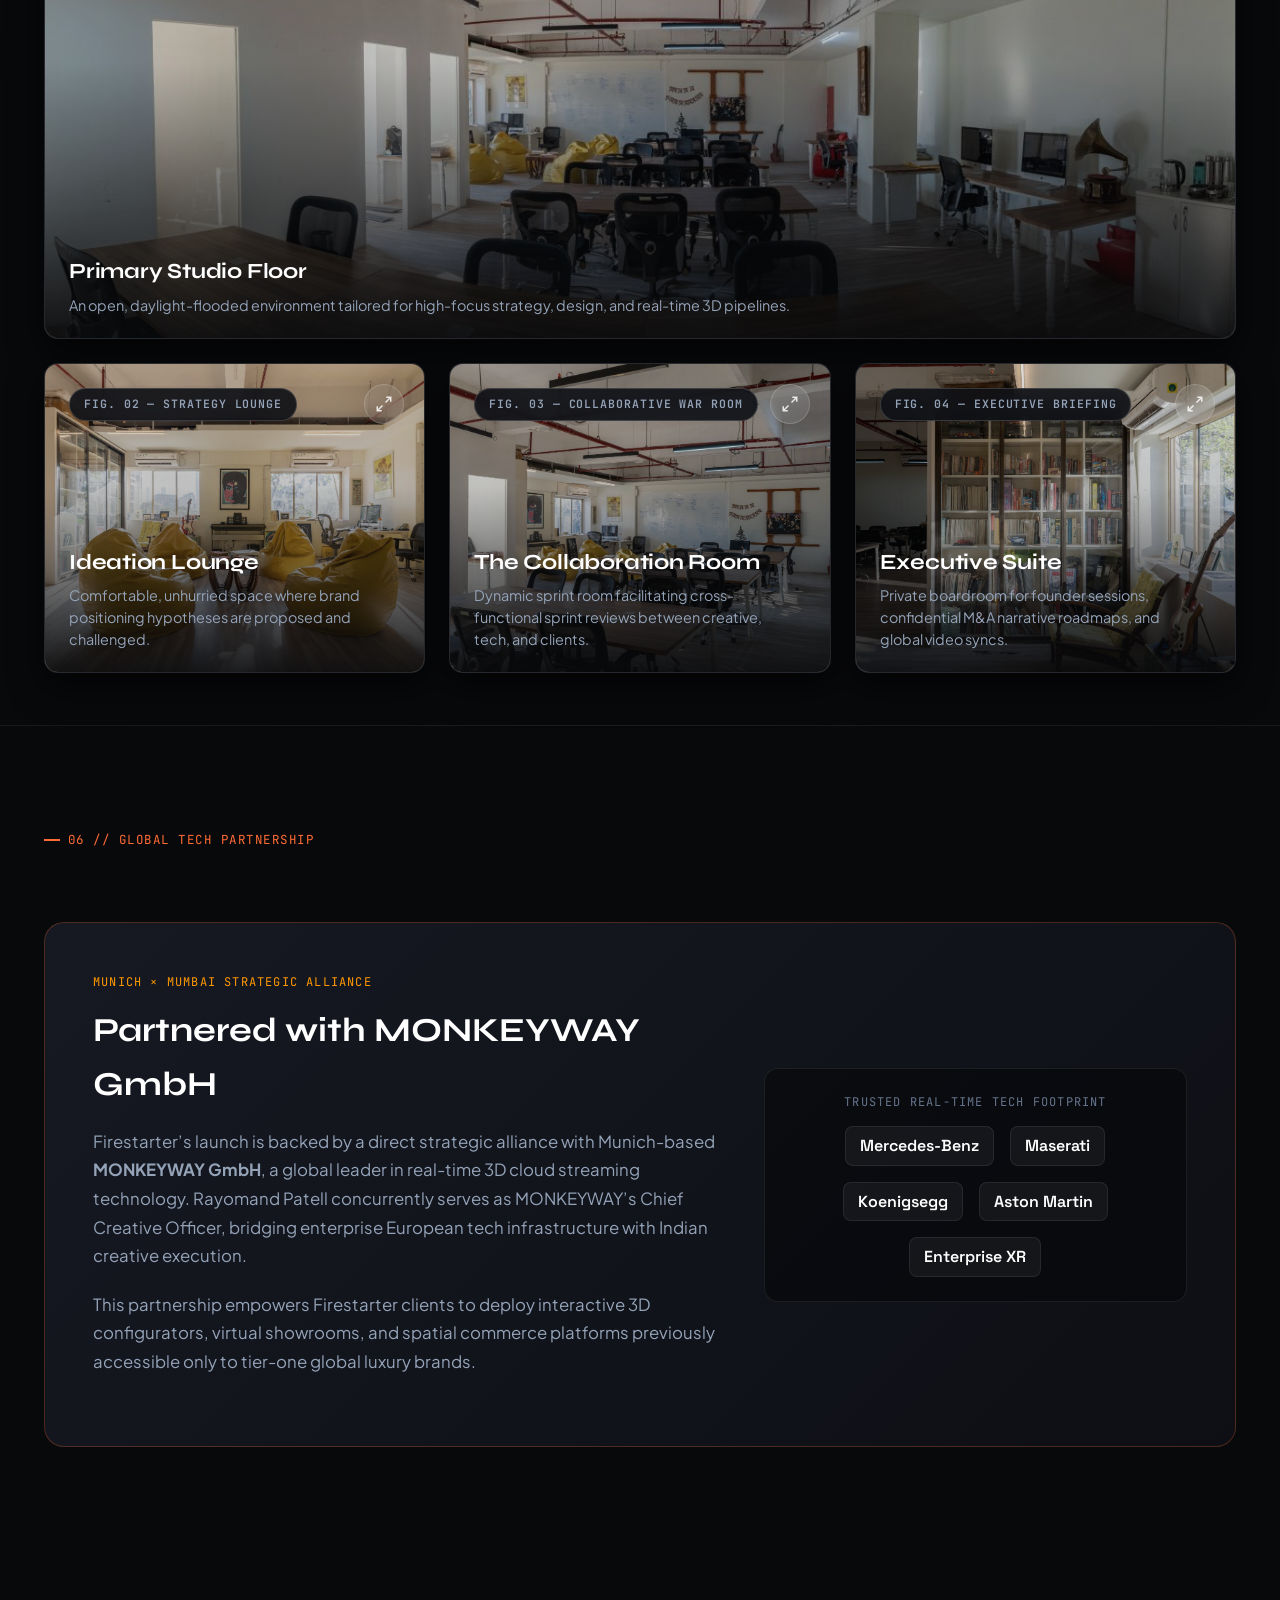
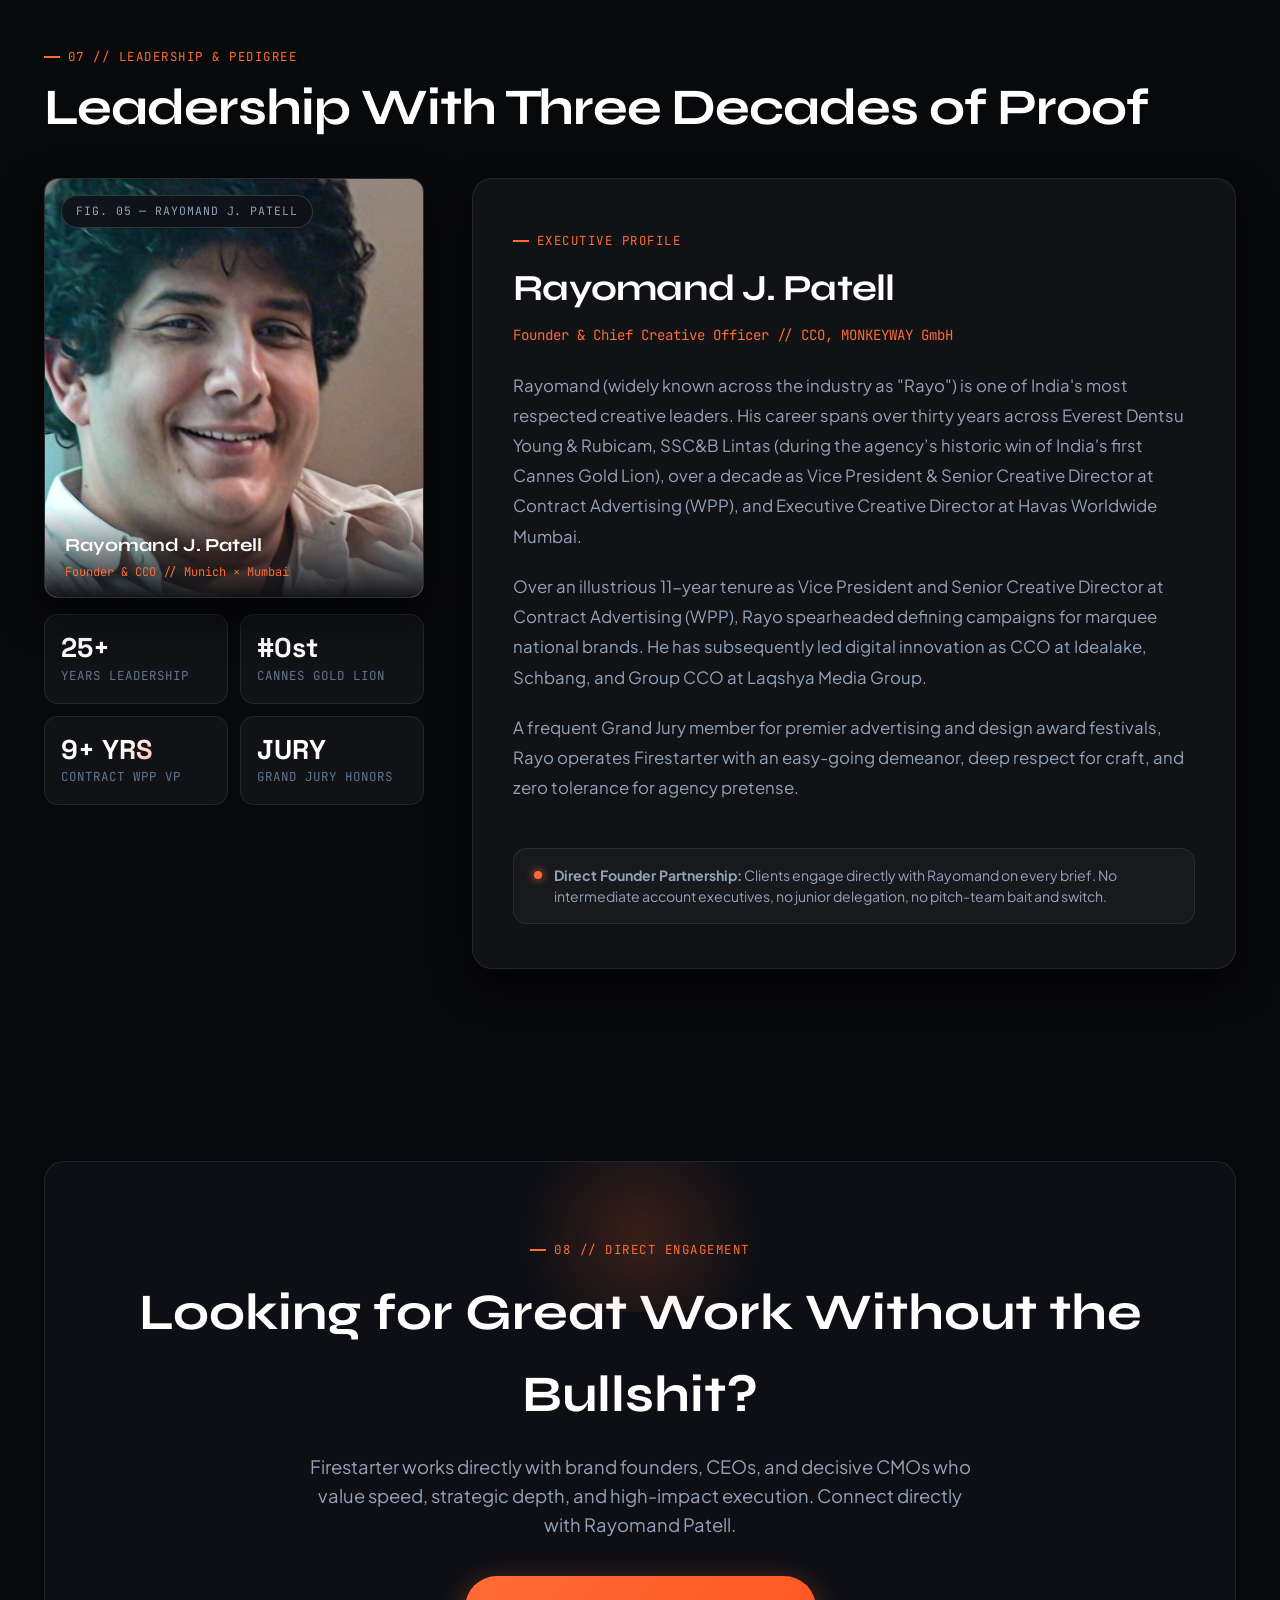
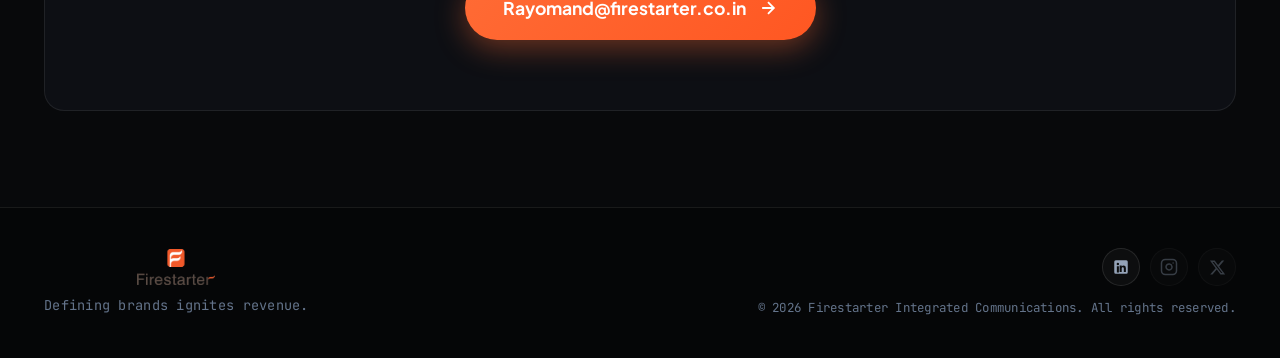
==== commit 5142835f: "Remove location and LinkedIn text strip from Option 2 contact section" ====
--- a/option-2.html
+++ b/option-2.html
@@ -682,18 +682,11 @@
                     Firestarter works directly with brand founders, CEOs, and decisive CMOs who value speed, strategic depth, and high-impact execution. Connect directly with Rayomand Patell.
                 </p>
 
-                <div style="display: flex; justify-content: center; margin-bottom: 30px;">
+                <div style="display: flex; justify-content: center;">
                     <a href="mailto:Rayomand@firestarter.co.in" class="email-highlight-btn">
                         <span>Rayomand@firestarter.co.in</span>
                         <svg width="20" height="20" viewBox="0 0 24 24" fill="none" stroke="currentColor" stroke-width="2.2"><path d="M5 12h14M12 5l7 7-7 7"/></svg>
                     </a>
-                </div>
-
-                <div style="font-family: var(--font-mono); font-size: 0.85rem; color: var(--text-muted); display: flex; justify-content: center; gap: 24px; flex-wrap: wrap;">
-                    <span>📍 Mumbai, India</span>
-                    <span>📍 Munich, Germany</span>
-                    <span>🔗 <a href="https://www.linkedin.com/company/firestarter-integrated-communications/" target="_blank" rel="noopener" style="color: var(--text-secondary); text-decoration: underline;">Firestarter LinkedIn ↗</a></span>
-                    <span>🔗 <a href="https://in.linkedin.com/in/rayomandjpatell" target="_blank" rel="noopener" style="color: var(--text-secondary); text-decoration: underline;">Rayo's LinkedIn ↗</a></span>
                 </div>
             </div>
         </div>
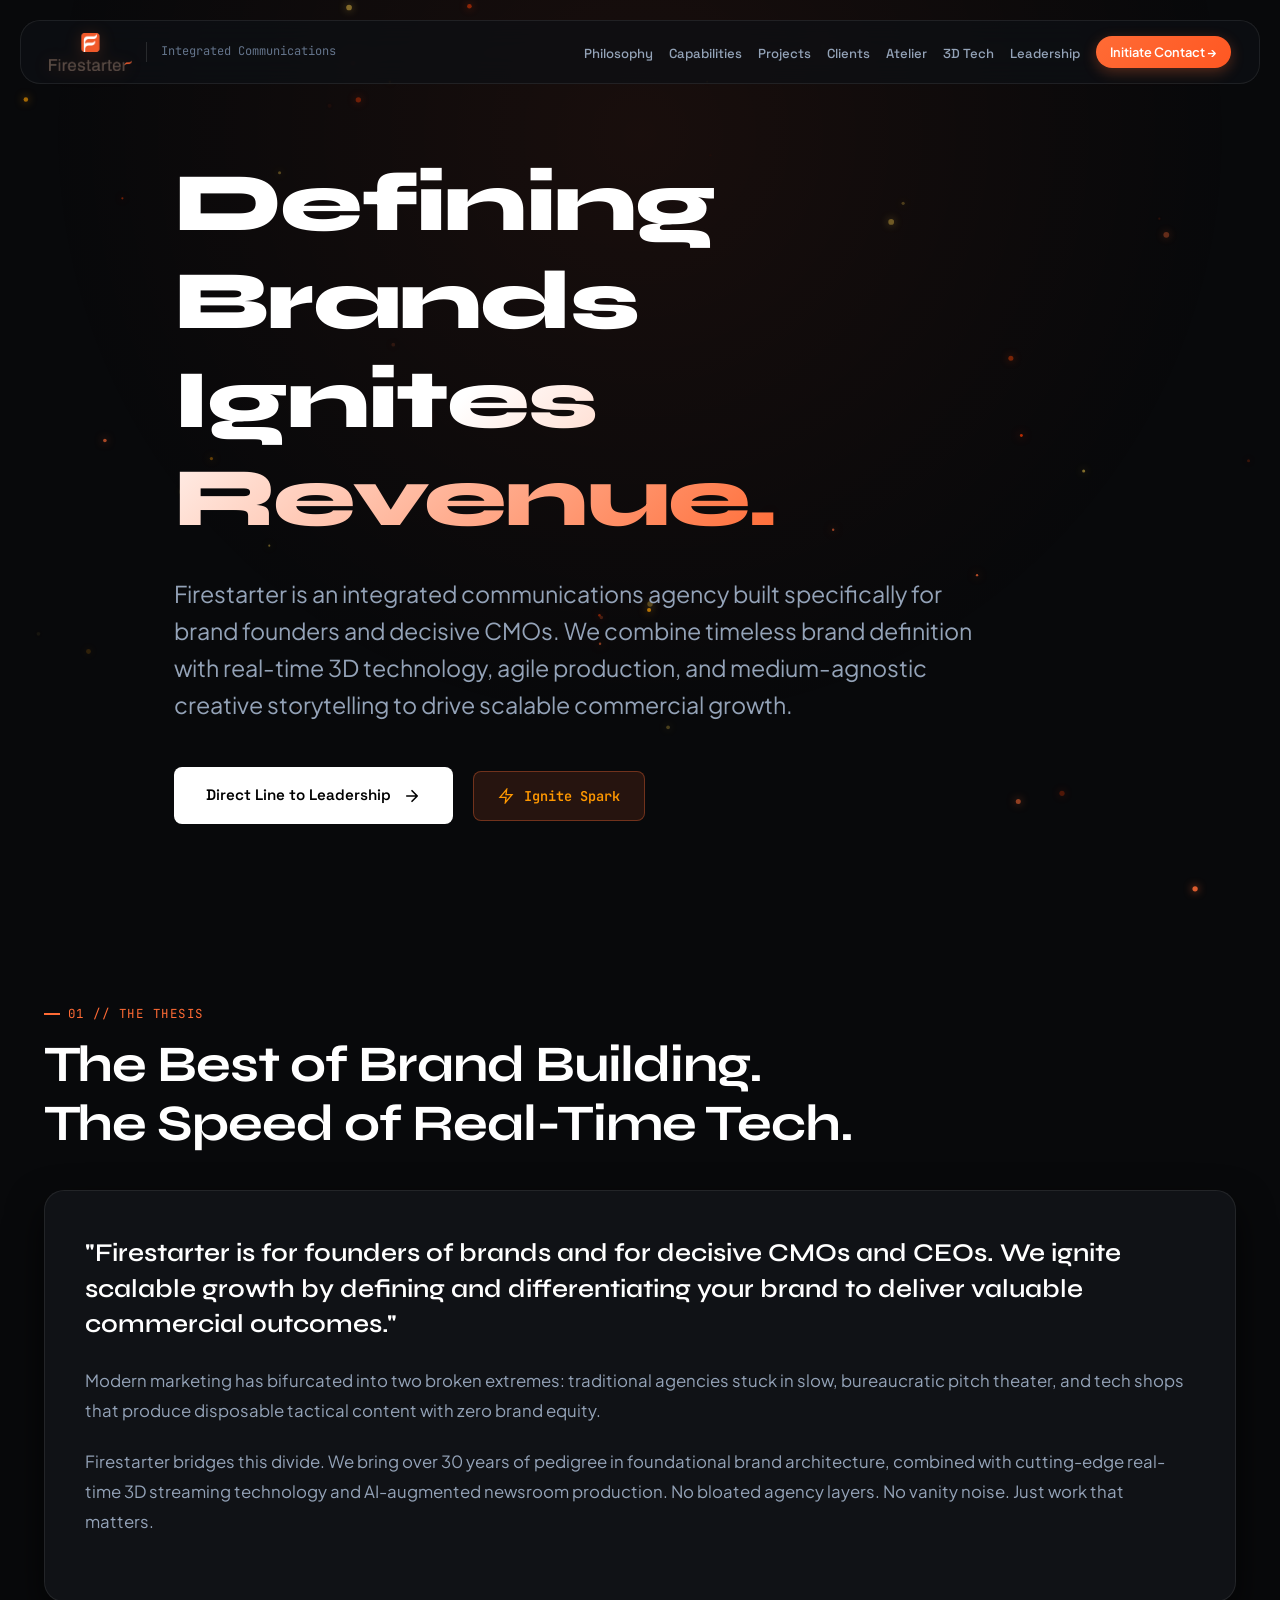
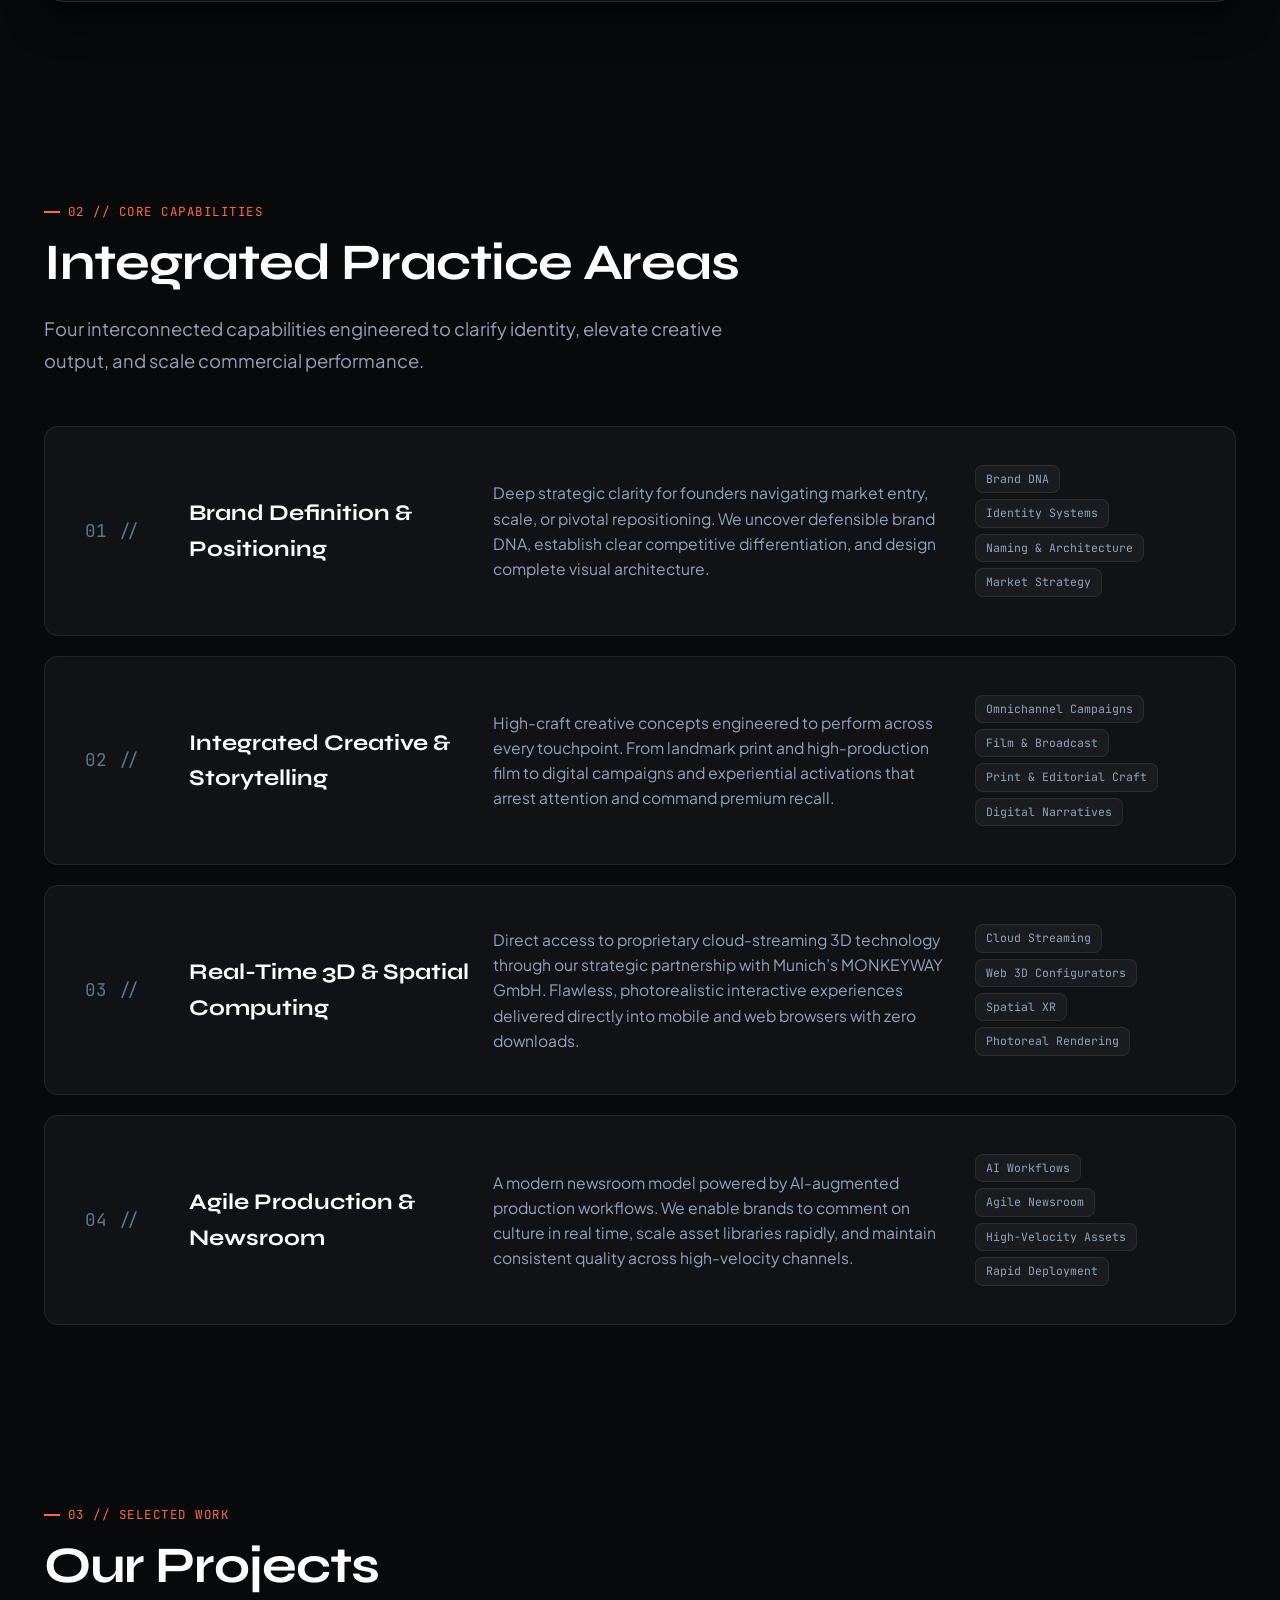
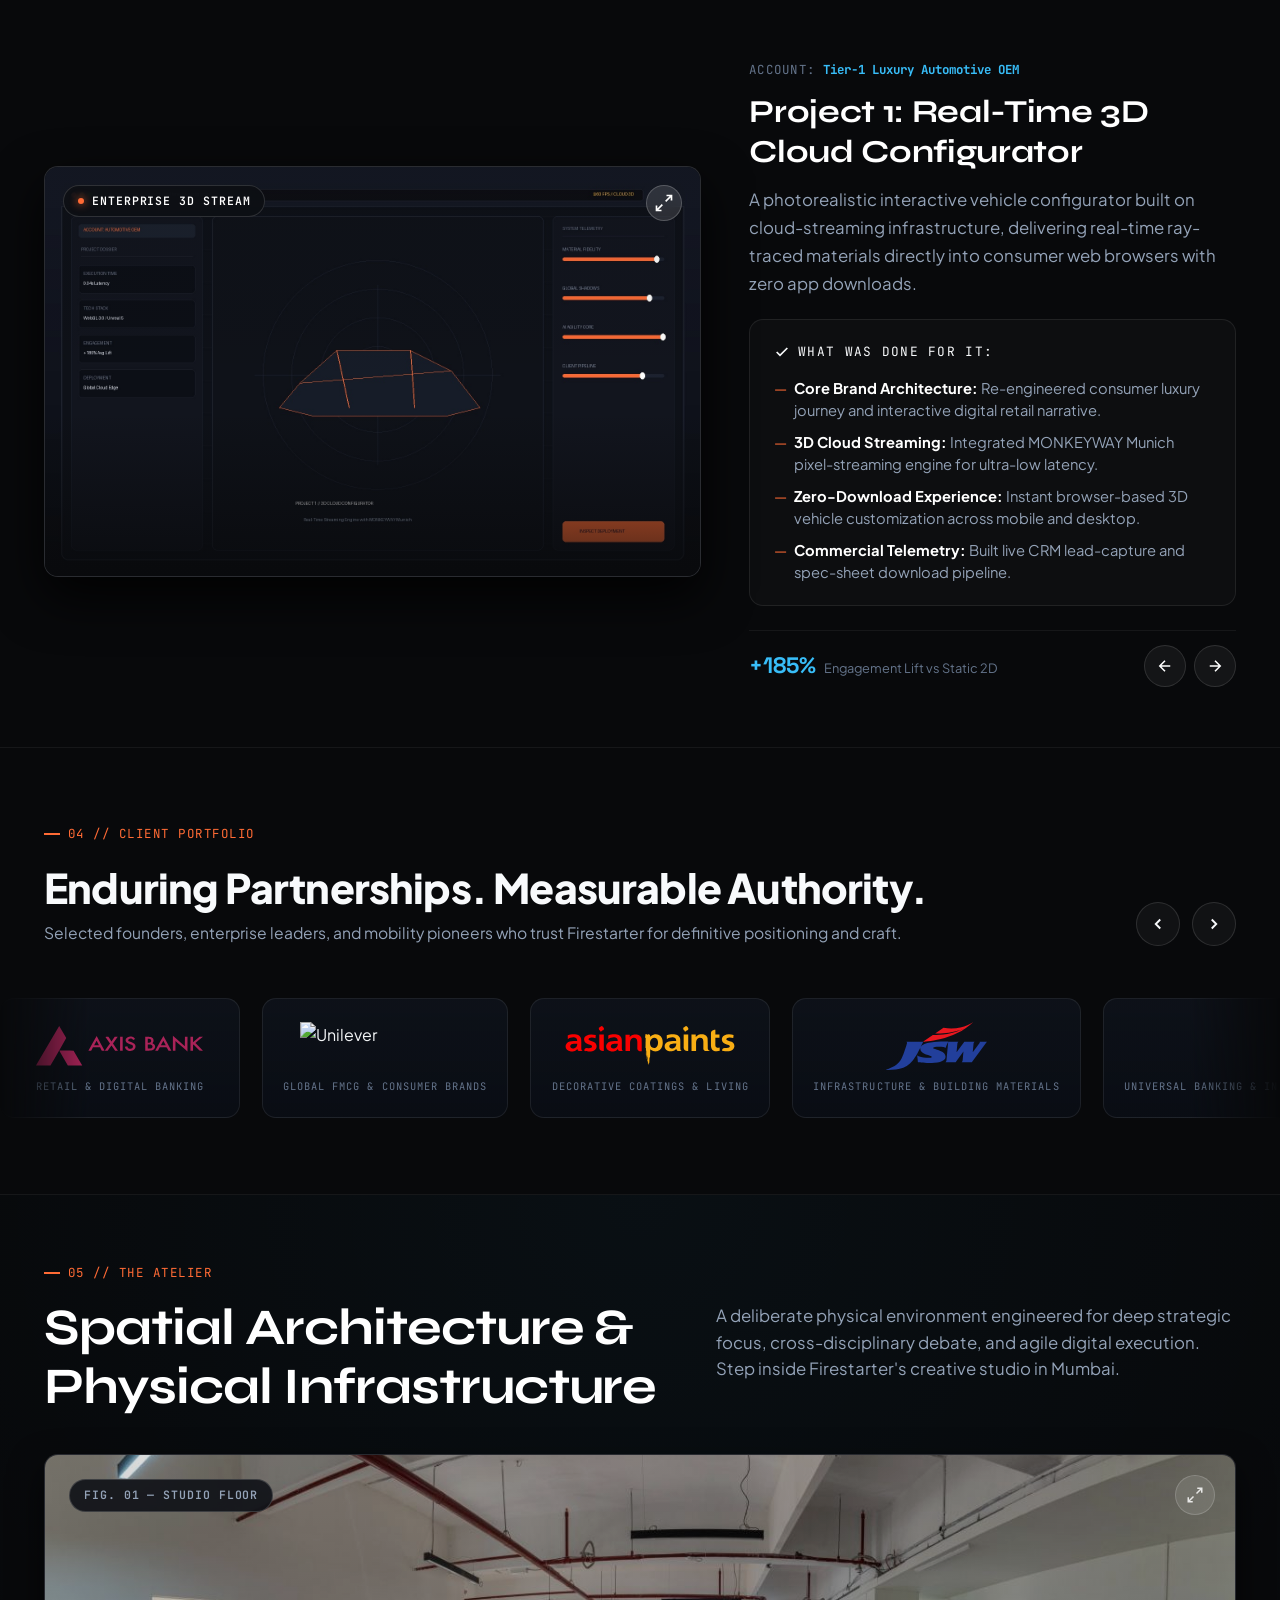
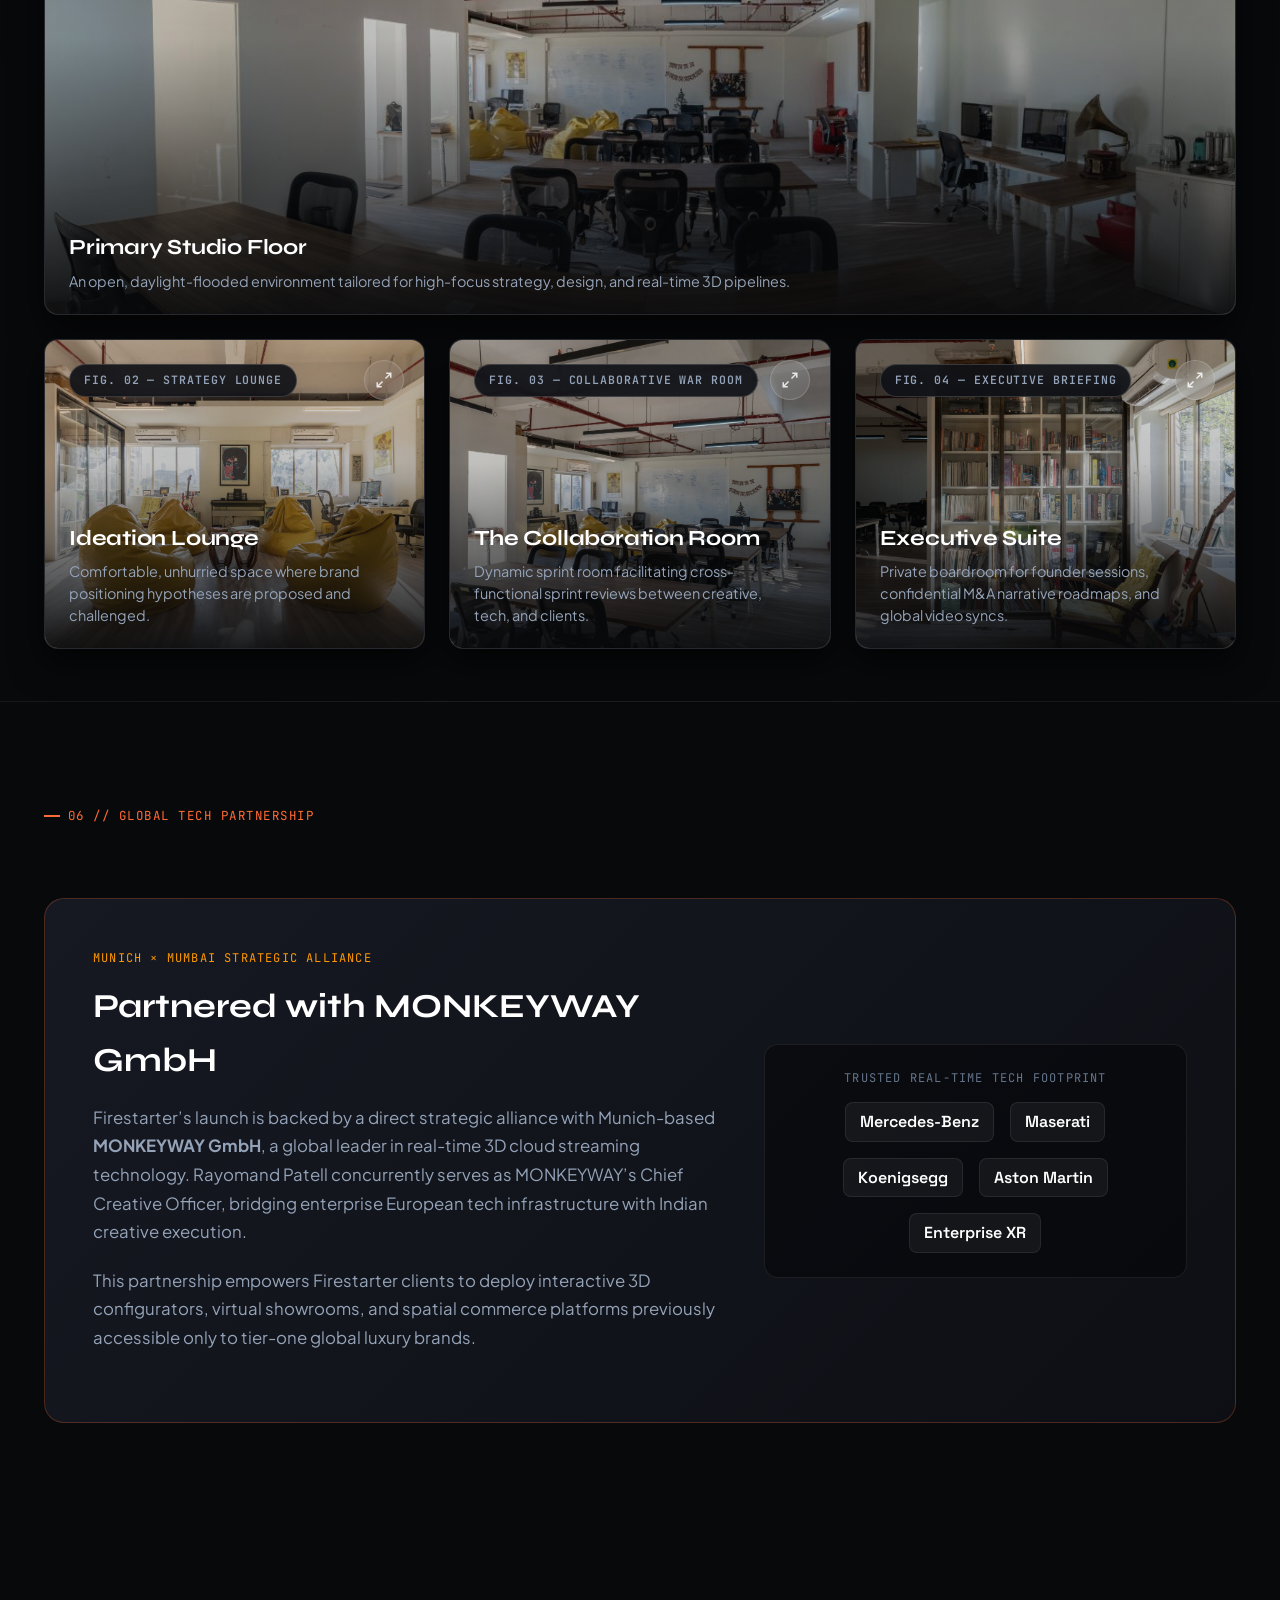
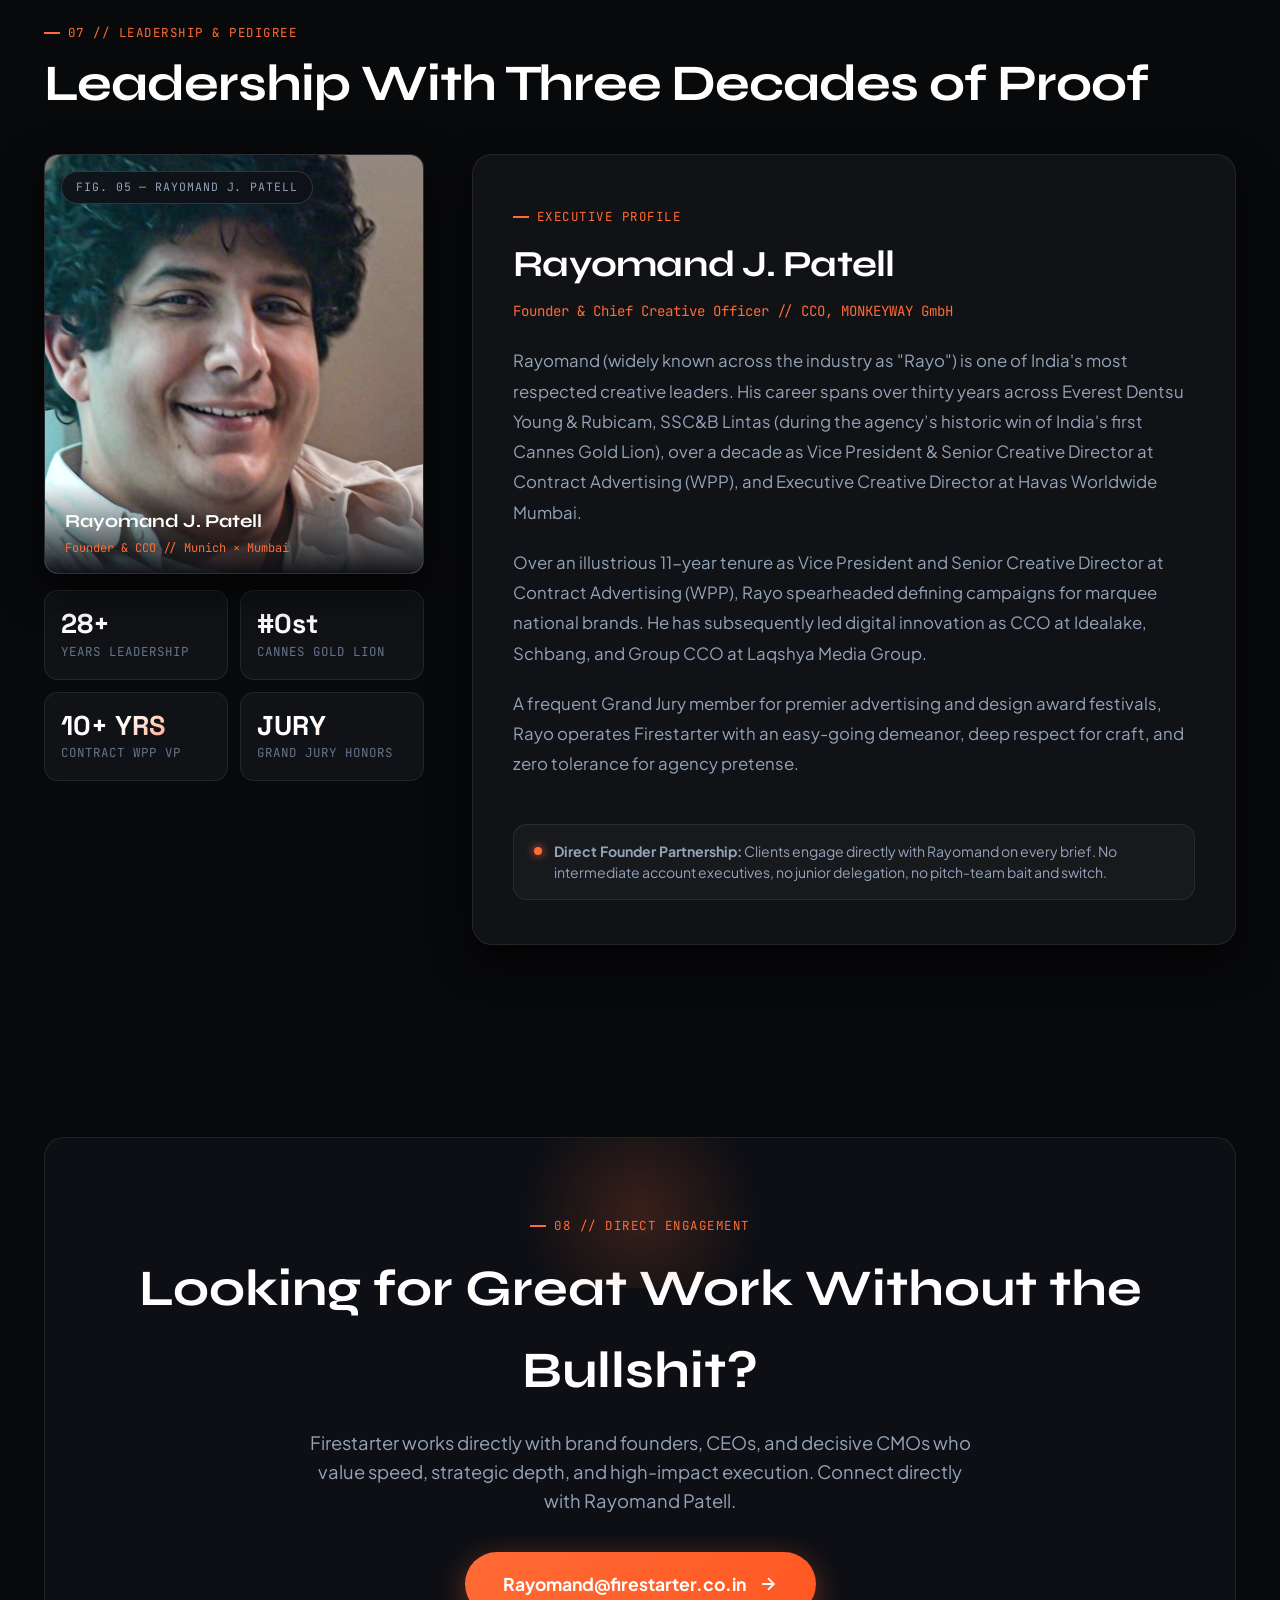
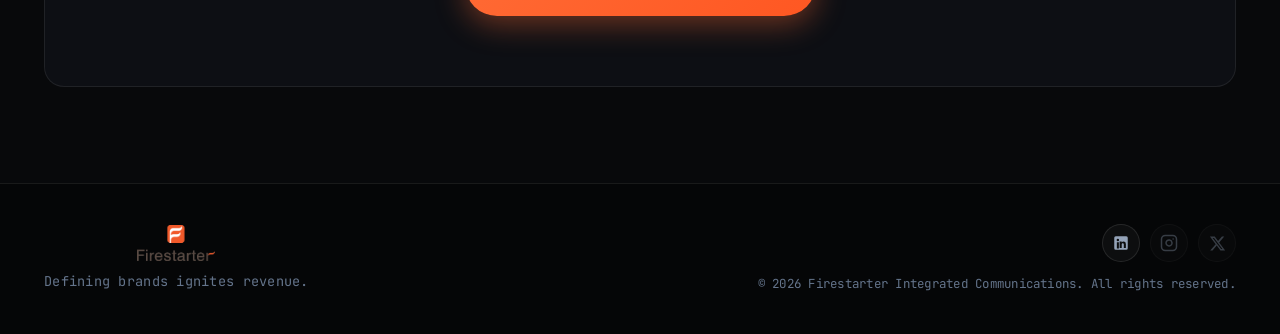
==== commit e8751620: "Align paragraph text with main section header text in Option 1 and Option 2" ====
--- a/option-2.html
+++ b/option-2.html
@@ -477,10 +477,8 @@
     <section id="atelier" class="atelier-section">
         <div class="container">
             <div class="section-header-row">
-                <div>
-                    <span class="section-kicker">05 // The Atelier</span>
-                    <h2 class="section-title">Spatial Architecture & Physical Infrastructure</h2>
-                </div>
+                <span class="section-kicker">05 // The Atelier</span>
+                <h2 class="section-title">Spatial Architecture & Physical Infrastructure</h2>
                 <p class="section-lead-inline">
                     A deliberate physical environment engineered for deep strategic focus, cross-disciplinary debate, and agile digital execution. Step inside Firestarter's creative studio in Mumbai.
                 </p>
--- a/assets/css/shared.css
+++ b/assets/css/shared.css
@@ -480,24 +480,50 @@
    ========================================================================== */
 
 .section-header-row {
-    display: flex;
-    flex-direction: column;
-    gap: 16px;
+    display: grid;
+    grid-template-columns: 1fr;
+    gap: 12px;
     margin-bottom: 36px;
+}
+
+.section-header-row .section-kicker {
+    margin-bottom: 4px;
+}
+
+.section-header-row .section-title {
+    margin-bottom: 0;
+}
+
+.section-lead-inline {
+    color: var(--text-secondary);
+    font-size: 1.05rem;
+    line-height: 1.6;
+    margin: 0;
 }
 
 @media (min-width: 900px) {
     .section-header-row {
-        flex-direction: row;
-        justify-content: space-between;
-        align-items: flex-end;
-    }
-    .section-lead-inline {
+        grid-template-columns: 1fr minmax(320px, 520px);
+        grid-template-areas:
+            "kicker kicker"
+            "title  lead";
+        column-gap: 48px;
+        row-gap: 12px;
+        align-items: start;
+    }
+
+    .section-header-row .section-kicker {
+        grid-area: kicker;
+    }
+
+    .section-header-row .section-title {
+        grid-area: title;
+    }
+
+    .section-header-row .section-lead-inline {
+        grid-area: lead;
         max-width: 520px;
-        margin-bottom: 6px;
-        color: var(--text-secondary);
-        font-size: 1.05rem;
-        line-height: 1.6;
+        padding-top: 4px;
     }
 }
 
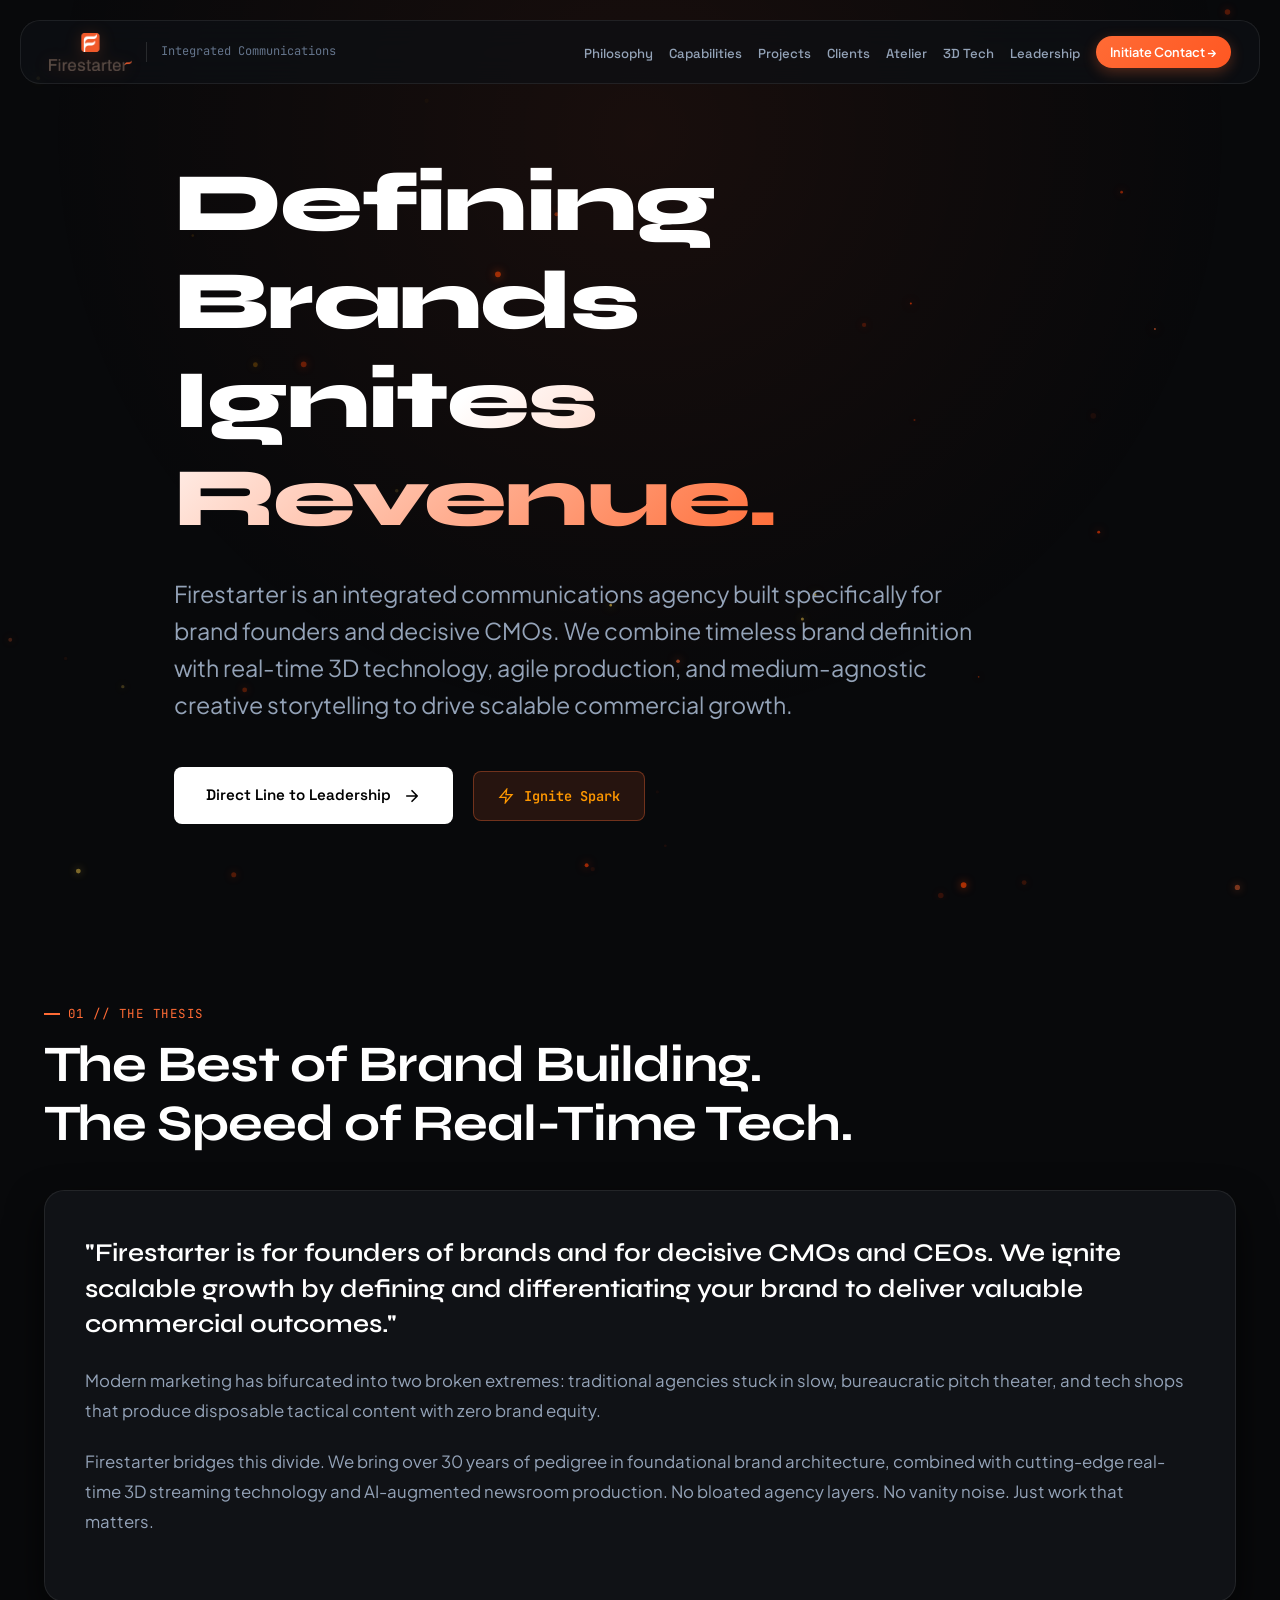
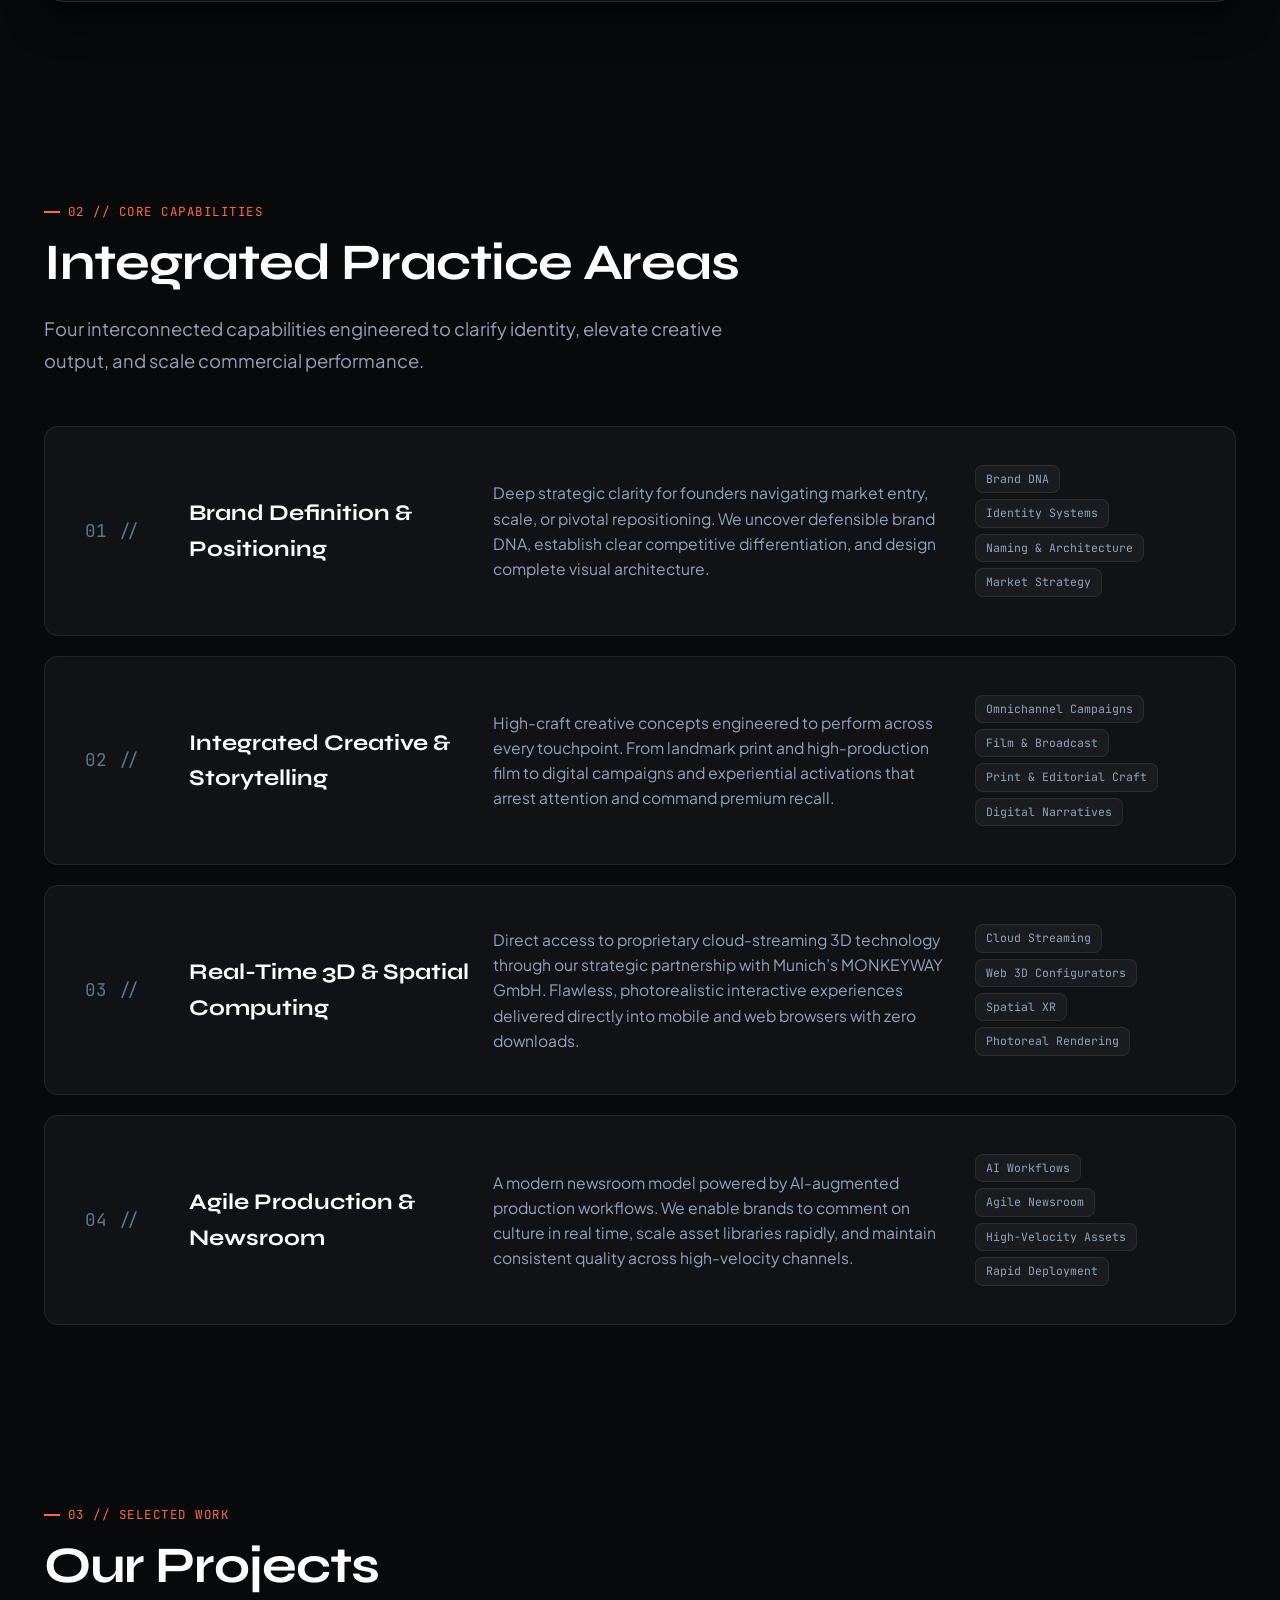
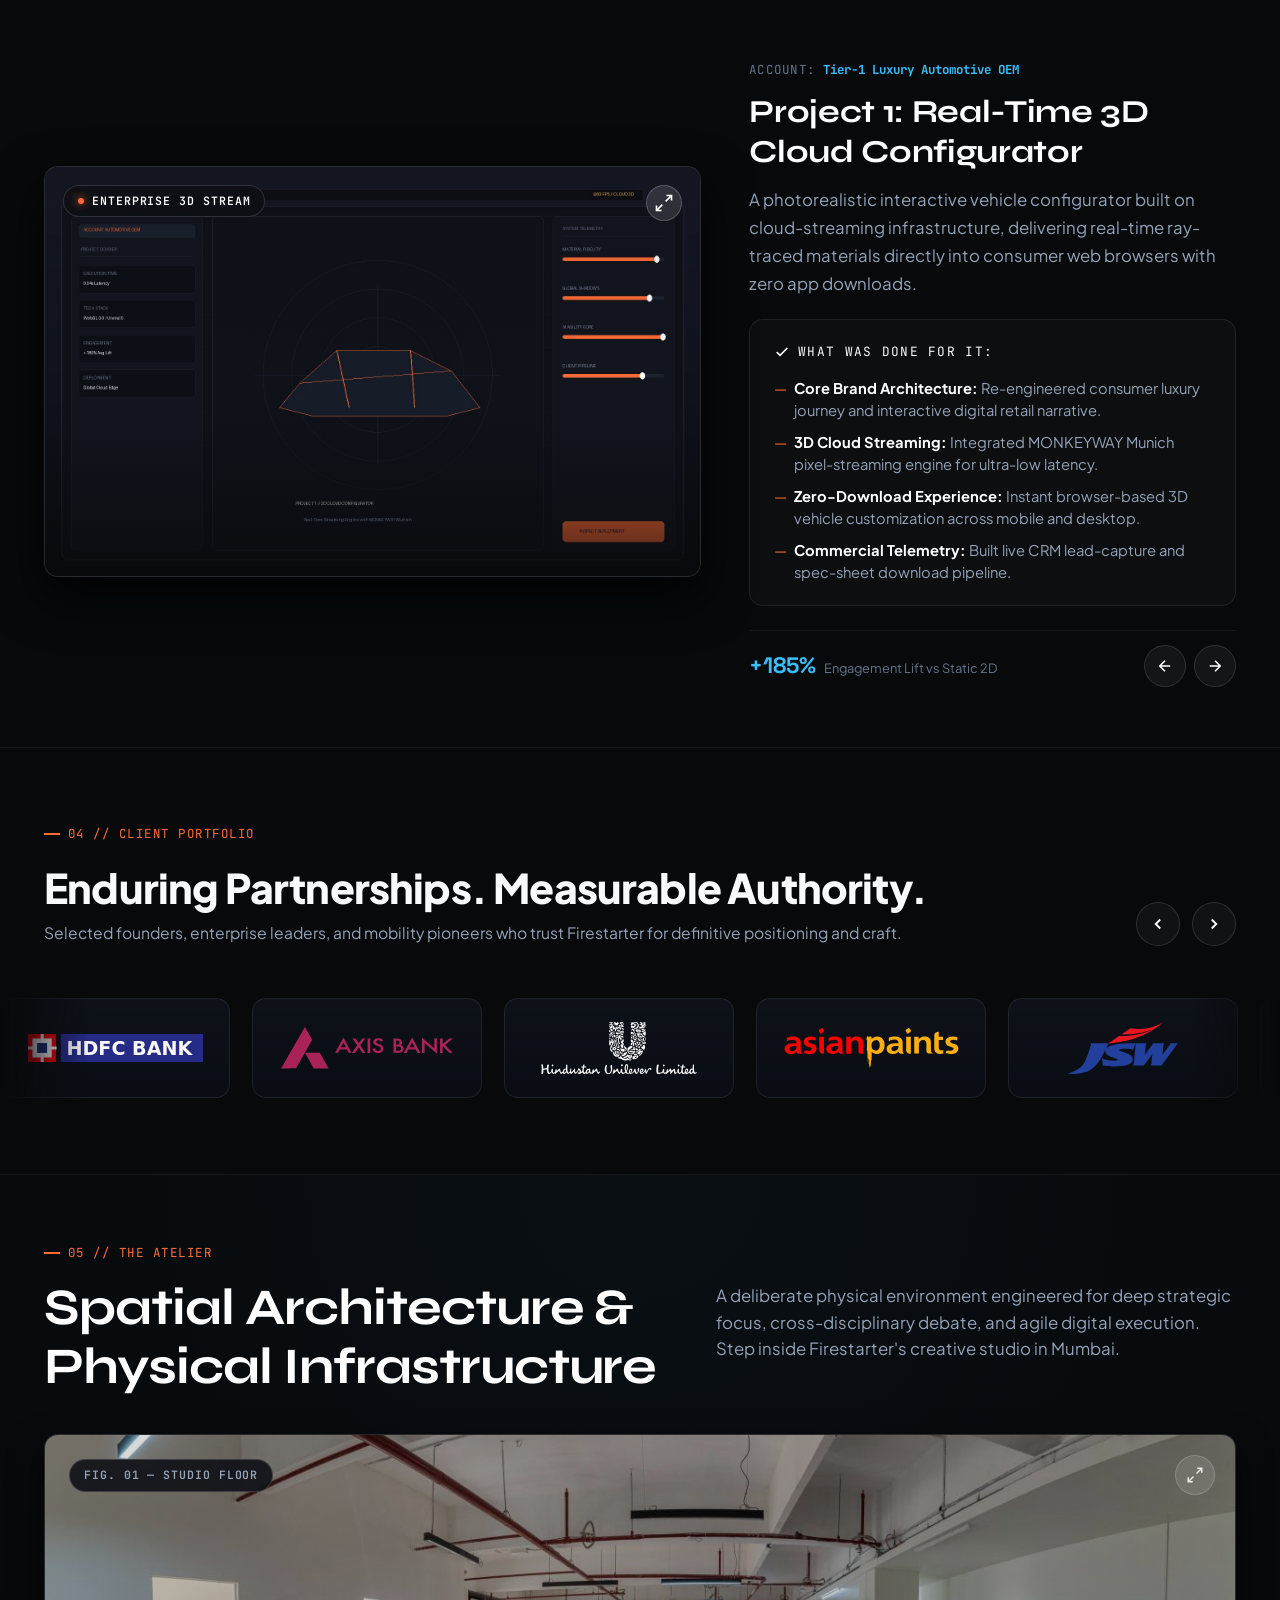
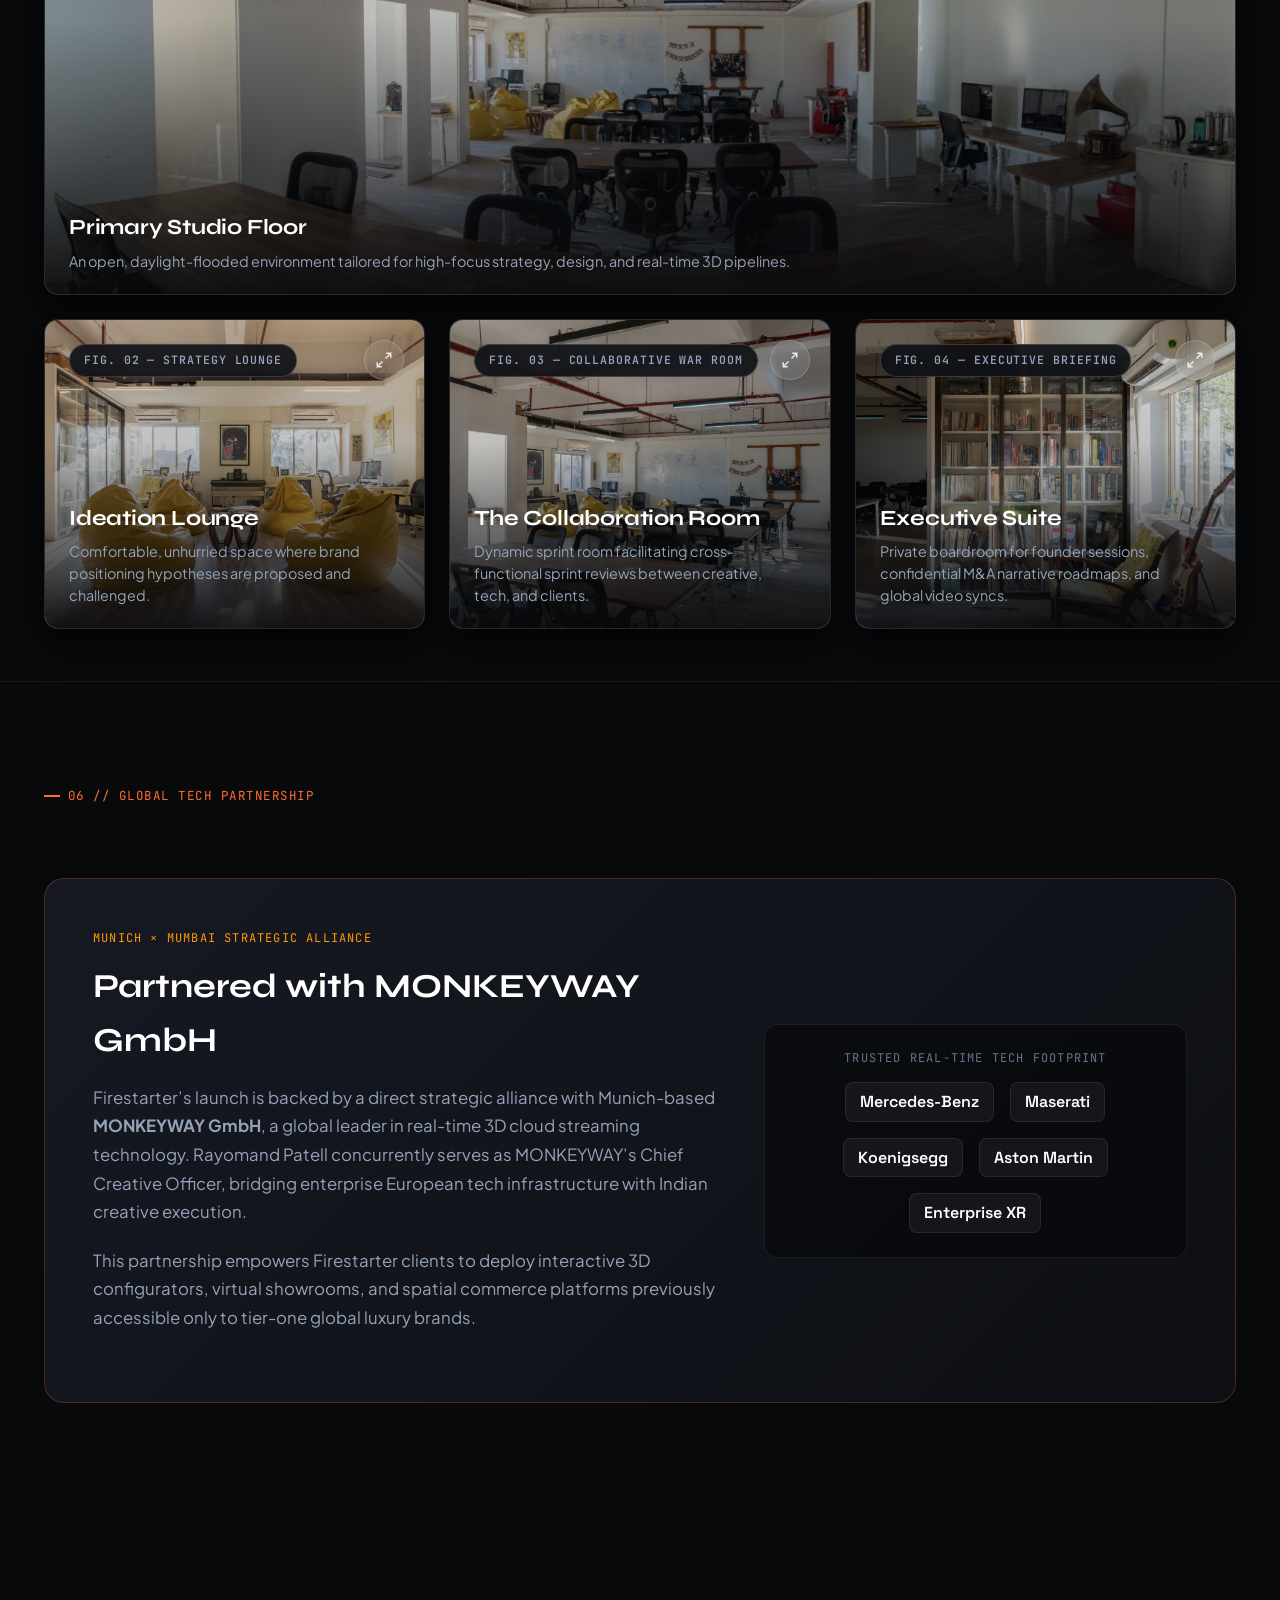
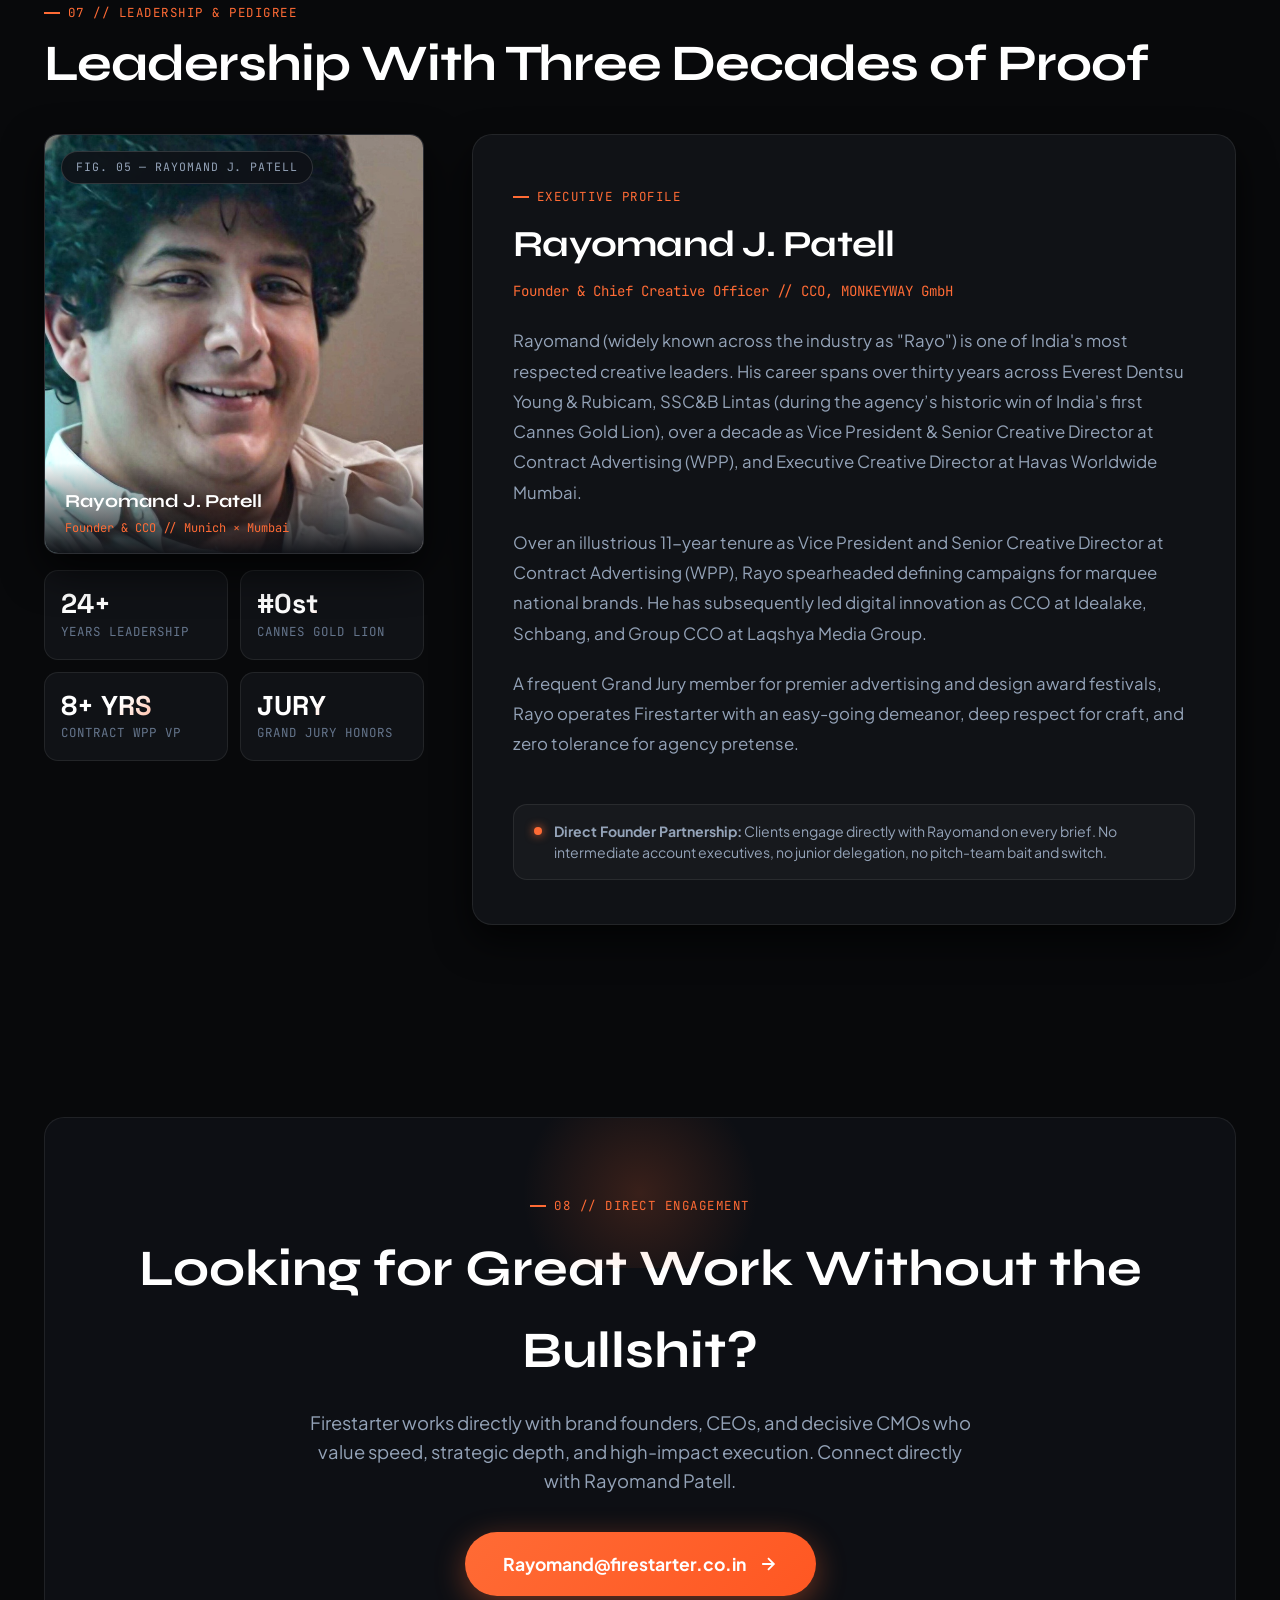
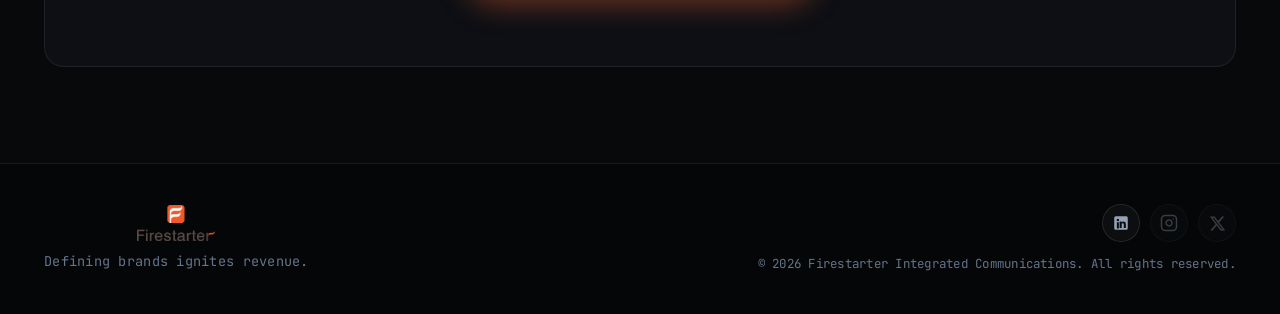
==== commit 12925105: "Update Unilever to Hindustan Unilever (HUL) with official logo and remove text below client logos" ====
--- a/option-2.html
+++ b/option-2.html
@@ -399,75 +399,57 @@
             <div class="clients-marquee-track">
                 <div class="client-logo-card">
                     <img src="assets/images/clients/hdfc_bank.svg" alt="HDFC Bank" class="client-logo-img" loading="lazy">
-                    <span class="client-card-meta">Banking & Financial Services</span>
                 </div>
                 <div class="client-logo-card">
                     <img src="assets/images/clients/axis_bank.svg" alt="Axis Bank" class="client-logo-img" loading="lazy">
-                    <span class="client-card-meta">Retail & Digital Banking</span>
-                </div>
-                <div class="client-logo-card">
-                    <img src="assets/images/clients/unilever.svg" alt="Unilever" class="client-logo-img" loading="lazy">
-                    <span class="client-card-meta">Global FMCG & Consumer Brands</span>
+                </div>
+                <div class="client-logo-card">
+                    <img src="assets/images/clients/hindustan_unilever.svg" alt="Hindustan Unilever (HUL)" class="client-logo-img" loading="lazy">
                 </div>
                 <div class="client-logo-card">
                     <img src="assets/images/clients/asian_paints.svg" alt="Asian Paints" class="client-logo-img" loading="lazy">
-                    <span class="client-card-meta">Decorative Coatings & Living</span>
                 </div>
                 <div class="client-logo-card">
                     <img src="assets/images/clients/jsw_cement.svg" alt="JSW Cement" class="client-logo-img" loading="lazy">
-                    <span class="client-card-meta">Infrastructure & Building Materials</span>
                 </div>
                 <div class="client-logo-card">
                     <img src="assets/images/clients/bandhan_bank.svg" alt="Bandhan Bank" class="client-logo-img" loading="lazy">
-                    <span class="client-card-meta">Universal Banking & Inclusion</span>
                 </div>
                 <div class="client-logo-card">
                     <img src="assets/images/clients/hdfc_bank.svg" alt="HDFC Bank" class="client-logo-img" loading="lazy">
-                    <span class="client-card-meta">Banking & Financial Services</span>
                 </div>
                 <div class="client-logo-card">
                     <img src="assets/images/clients/axis_bank.svg" alt="Axis Bank" class="client-logo-img" loading="lazy">
-                    <span class="client-card-meta">Retail & Digital Banking</span>
-                </div>
-                <div class="client-logo-card">
-                    <img src="assets/images/clients/unilever.svg" alt="Unilever" class="client-logo-img" loading="lazy">
-                    <span class="client-card-meta">Global FMCG & Consumer Brands</span>
+                </div>
+                <div class="client-logo-card">
+                    <img src="assets/images/clients/hindustan_unilever.svg" alt="Hindustan Unilever (HUL)" class="client-logo-img" loading="lazy">
                 </div>
                 <div class="client-logo-card">
                     <img src="assets/images/clients/asian_paints.svg" alt="Asian Paints" class="client-logo-img" loading="lazy">
-                    <span class="client-card-meta">Decorative Coatings & Living</span>
                 </div>
                 <div class="client-logo-card">
                     <img src="assets/images/clients/jsw_cement.svg" alt="JSW Cement" class="client-logo-img" loading="lazy">
-                    <span class="client-card-meta">Infrastructure & Building Materials</span>
                 </div>
                 <div class="client-logo-card">
                     <img src="assets/images/clients/bandhan_bank.svg" alt="Bandhan Bank" class="client-logo-img" loading="lazy">
-                    <span class="client-card-meta">Universal Banking & Inclusion</span>
                 </div>
                 <div class="client-logo-card">
                     <img src="assets/images/clients/hdfc_bank.svg" alt="HDFC Bank" class="client-logo-img" loading="lazy">
-                    <span class="client-card-meta">Banking & Financial Services</span>
                 </div>
                 <div class="client-logo-card">
                     <img src="assets/images/clients/axis_bank.svg" alt="Axis Bank" class="client-logo-img" loading="lazy">
-                    <span class="client-card-meta">Retail & Digital Banking</span>
-                </div>
-                <div class="client-logo-card">
-                    <img src="assets/images/clients/unilever.svg" alt="Unilever" class="client-logo-img" loading="lazy">
-                    <span class="client-card-meta">Global FMCG & Consumer Brands</span>
+                </div>
+                <div class="client-logo-card">
+                    <img src="assets/images/clients/hindustan_unilever.svg" alt="Hindustan Unilever (HUL)" class="client-logo-img" loading="lazy">
                 </div>
                 <div class="client-logo-card">
                     <img src="assets/images/clients/asian_paints.svg" alt="Asian Paints" class="client-logo-img" loading="lazy">
-                    <span class="client-card-meta">Decorative Coatings & Living</span>
                 </div>
                 <div class="client-logo-card">
                     <img src="assets/images/clients/jsw_cement.svg" alt="JSW Cement" class="client-logo-img" loading="lazy">
-                    <span class="client-card-meta">Infrastructure & Building Materials</span>
                 </div>
                 <div class="client-logo-card">
                     <img src="assets/images/clients/bandhan_bank.svg" alt="Bandhan Bank" class="client-logo-img" loading="lazy">
-                    <span class="client-card-meta">Universal Banking & Inclusion</span>
                 </div>
             </div>
         </div>
--- a/assets/css/shared.css
+++ b/assets/css/shared.css
@@ -1179,8 +1179,8 @@
 
 /* Logo Card */
 .client-logo-card {
-    flex: 0 0 240px;
-    height: 120px;
+    flex: 0 0 230px;
+    height: 100px;
     background: rgba(255, 255, 255, 0.025);
     border: 1px solid rgba(255, 255, 255, 0.08);
     border-radius: var(--radius-md);
@@ -1202,8 +1202,8 @@
 }
 
 .client-logo-img {
-    width: 170px;
-    height: 48px;
+    width: 175px;
+    height: 52px;
     object-fit: contain;
     filter: brightness(0.96) contrast(104%);
     transition: filter 0.35s ease, transform 0.35s ease;
@@ -1238,13 +1238,13 @@
         padding: 52px 0 44px;
     }
     .client-logo-card {
-        flex: 0 0 190px;
-        height: 105px;
-        padding: 12px 14px;
+        flex: 0 0 180px;
+        height: 80px;
+        padding: 10px 14px;
     }
     .client-logo-img {
         width: 140px;
-        height: 40px;
+        height: 42px;
     }
     .clients-marquee-wrapper {
         -webkit-mask-image: linear-gradient(to right, transparent 0%, black 5%, black 95%, transparent 100%);
